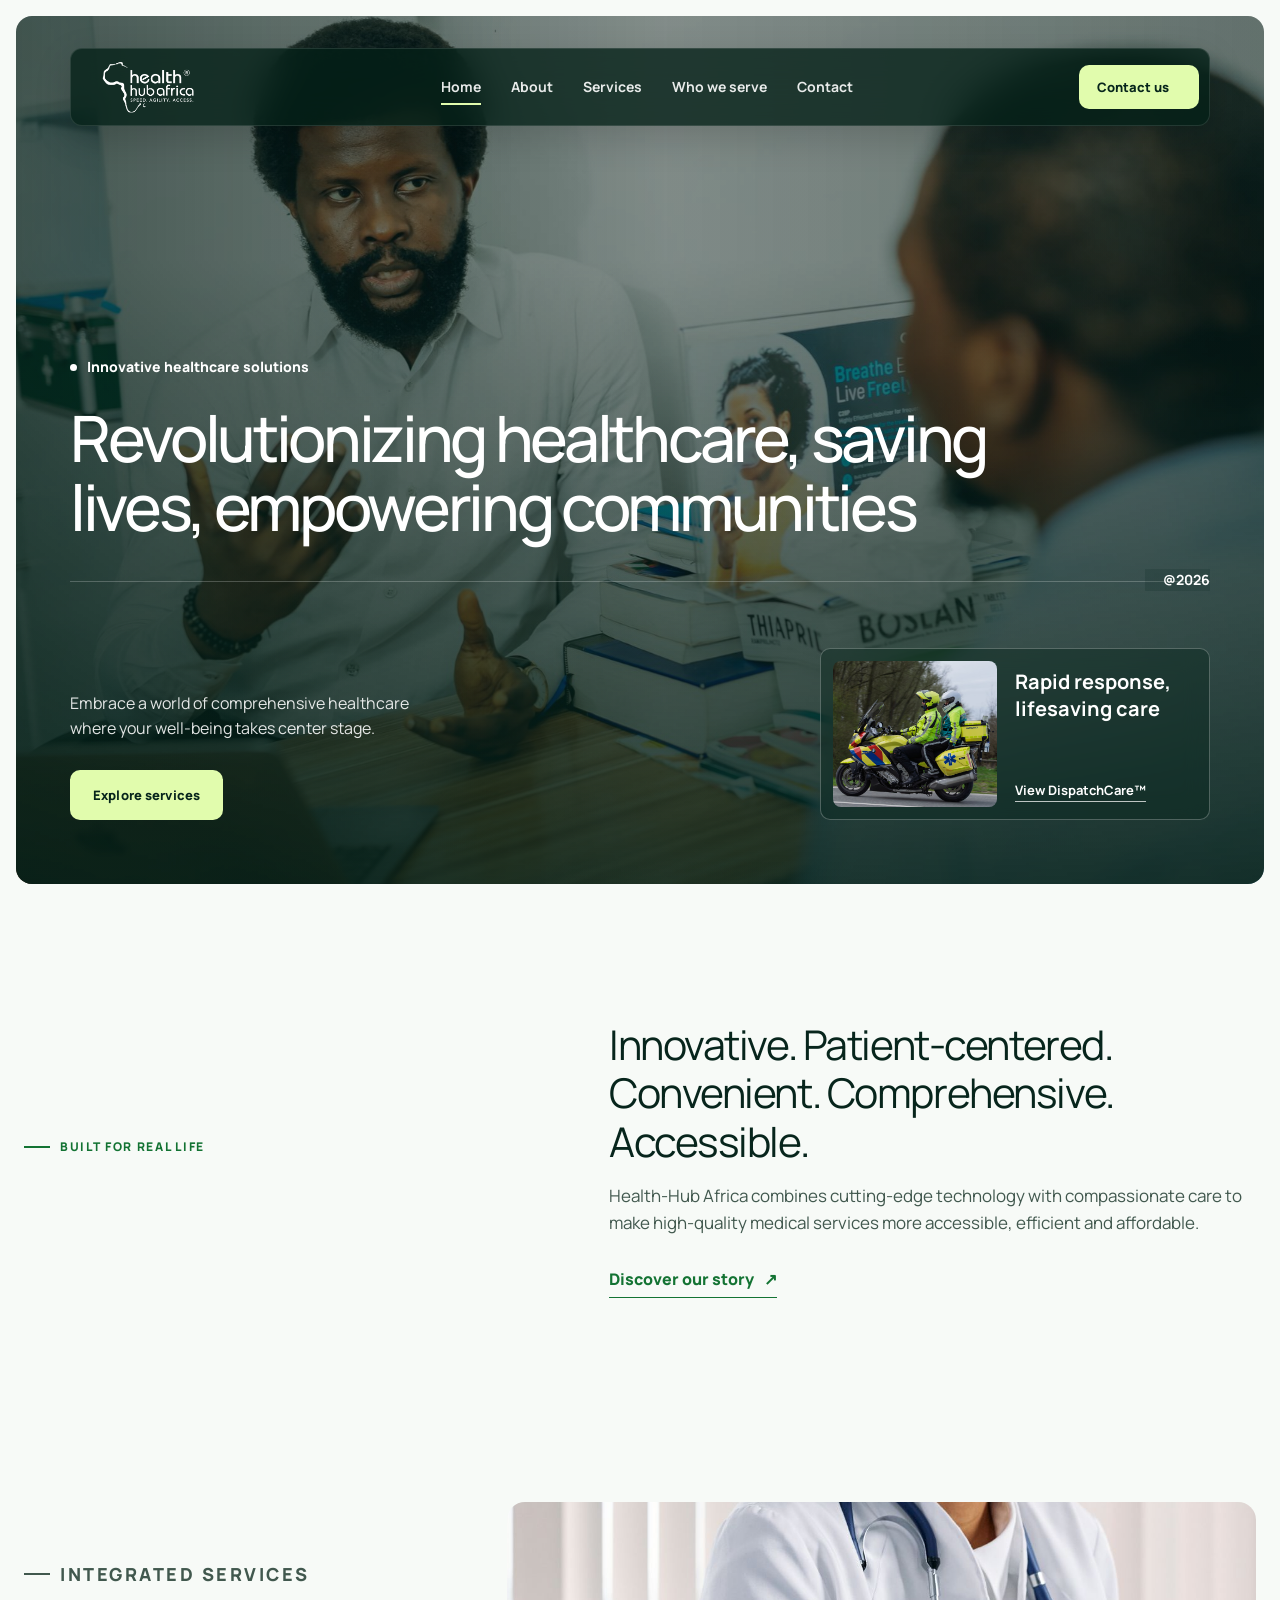
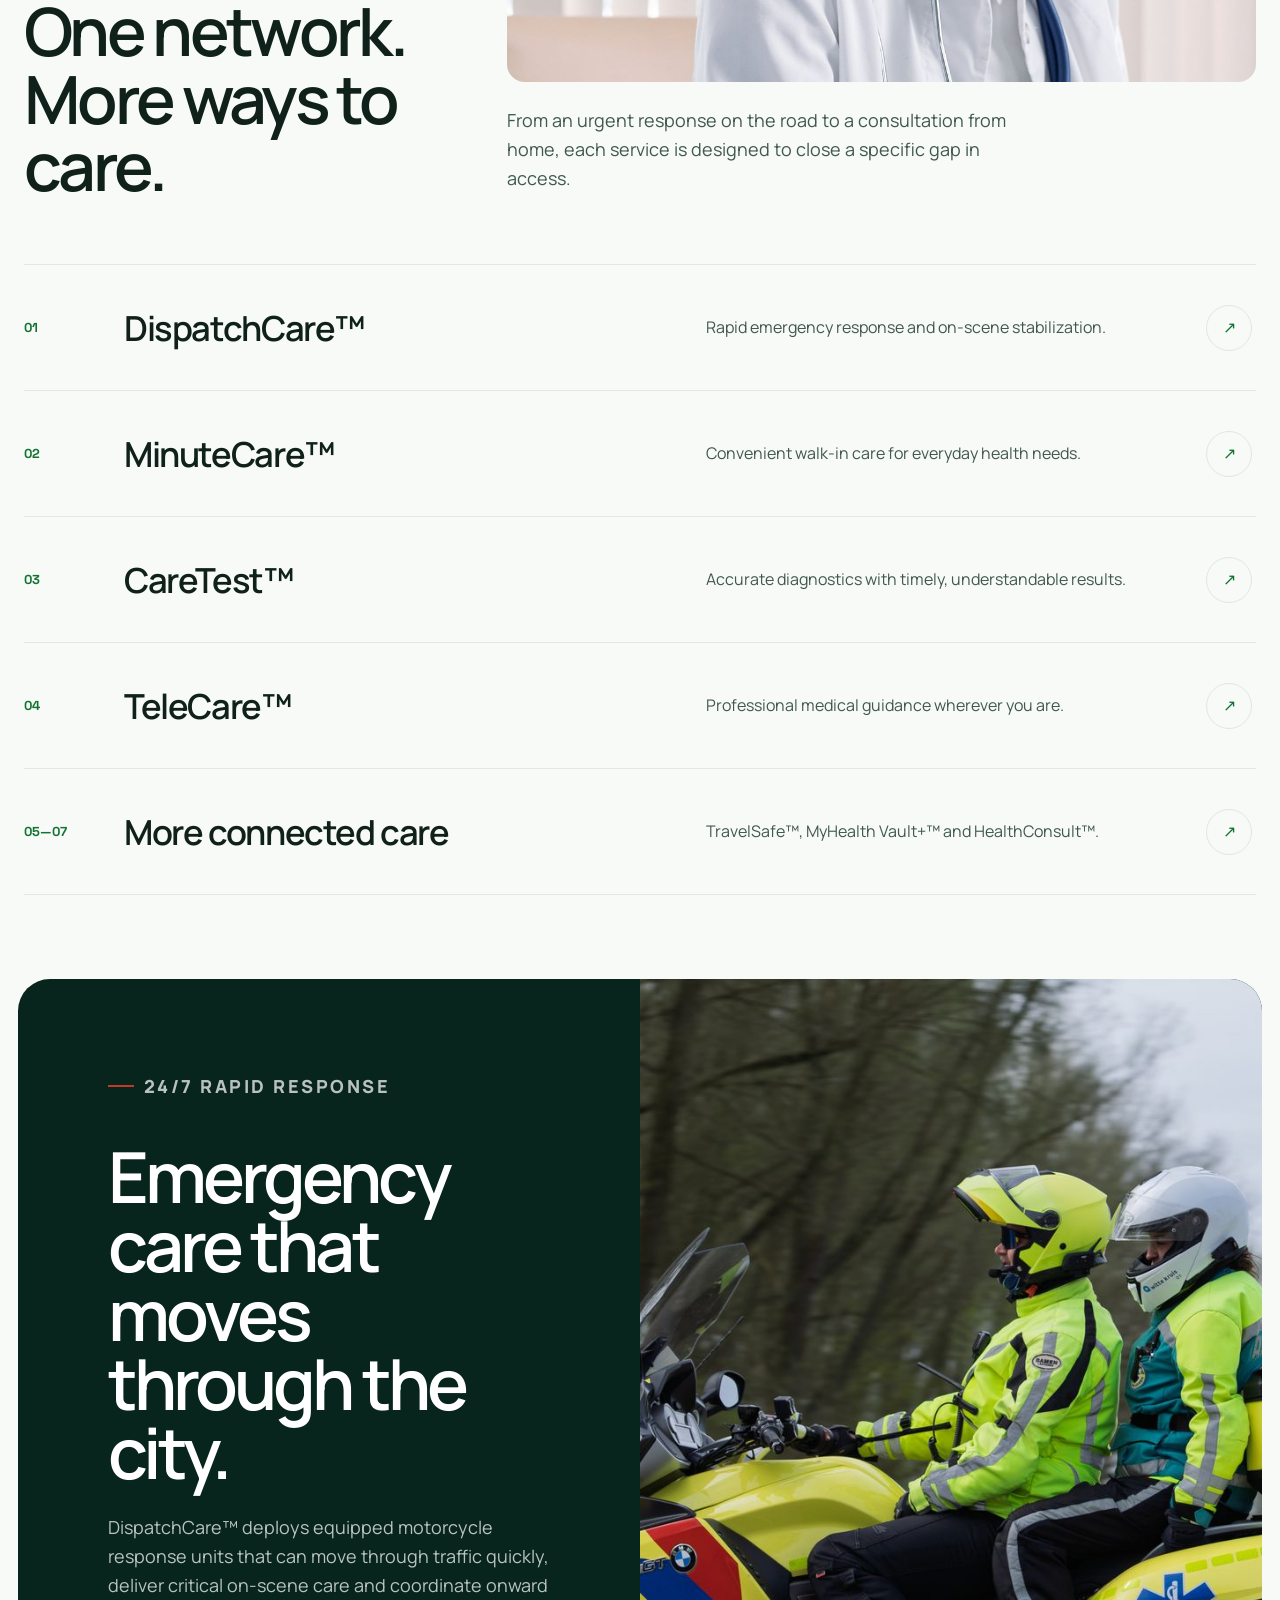
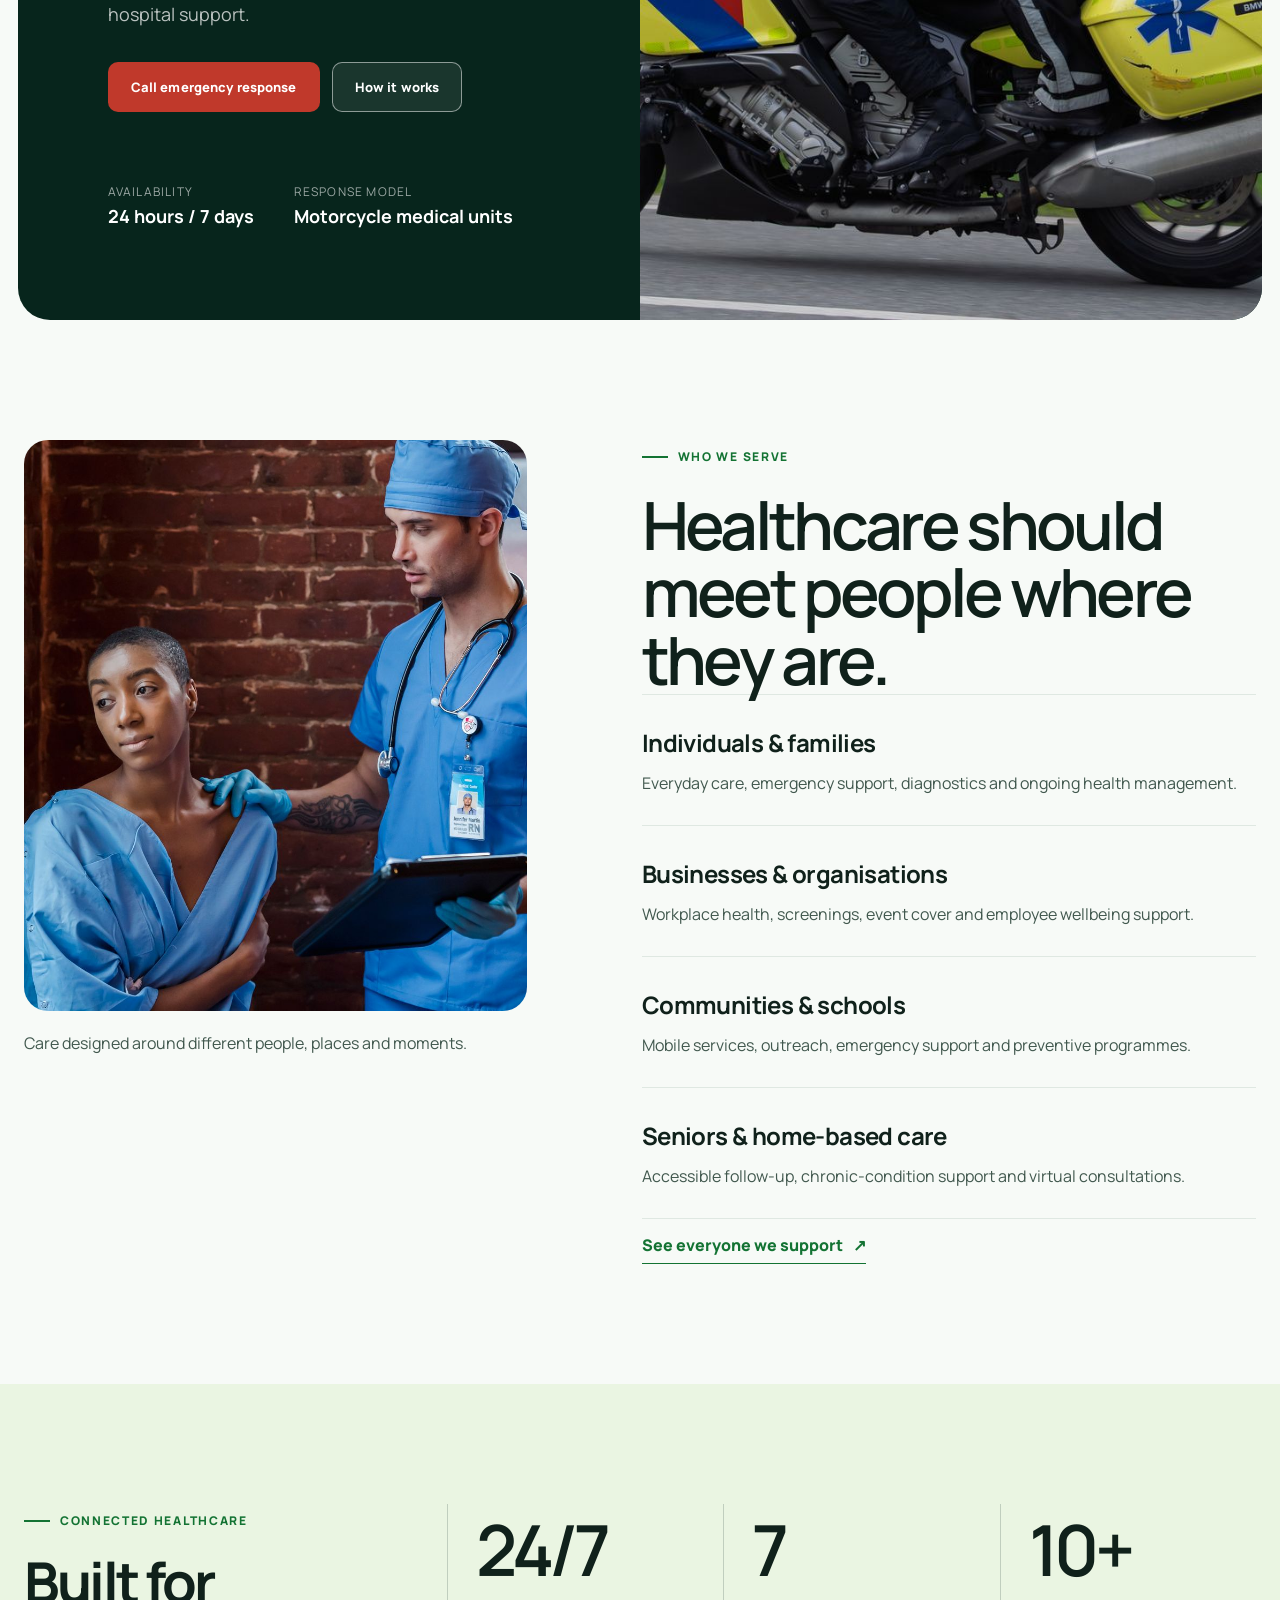
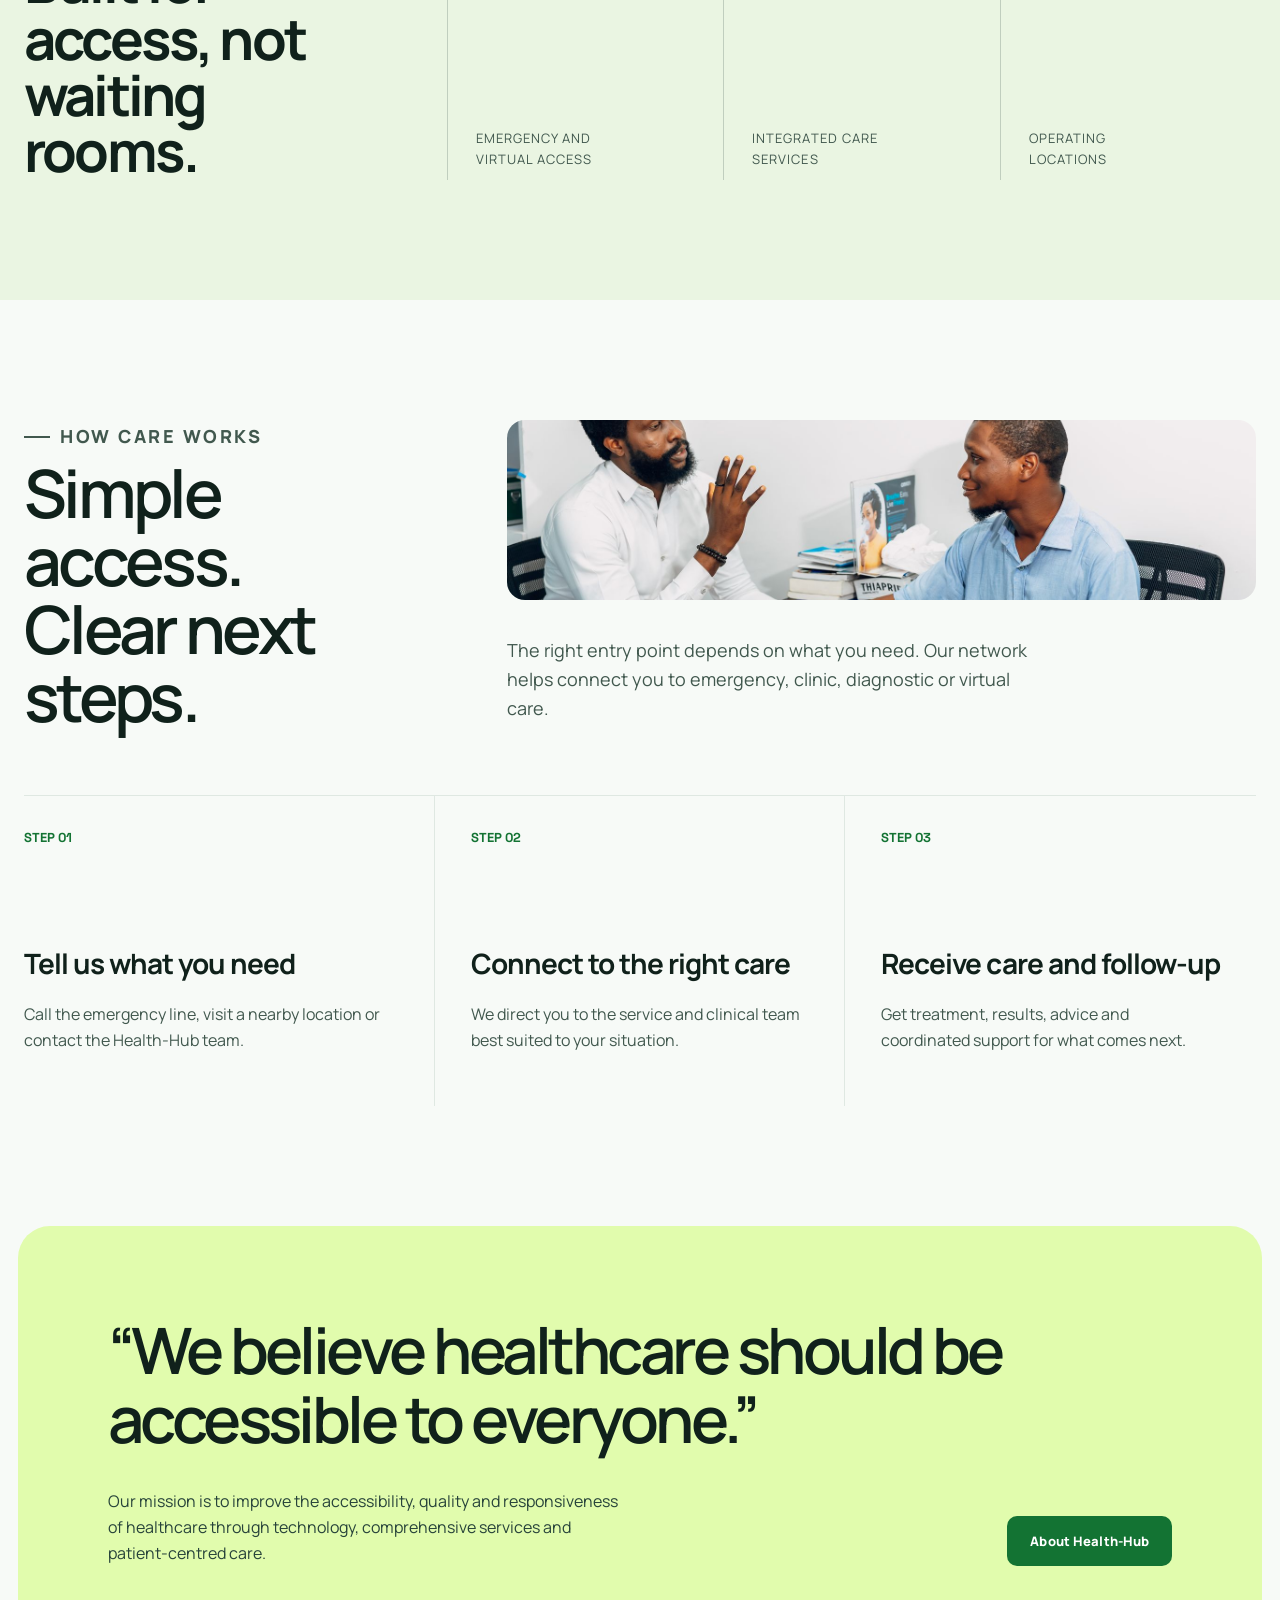
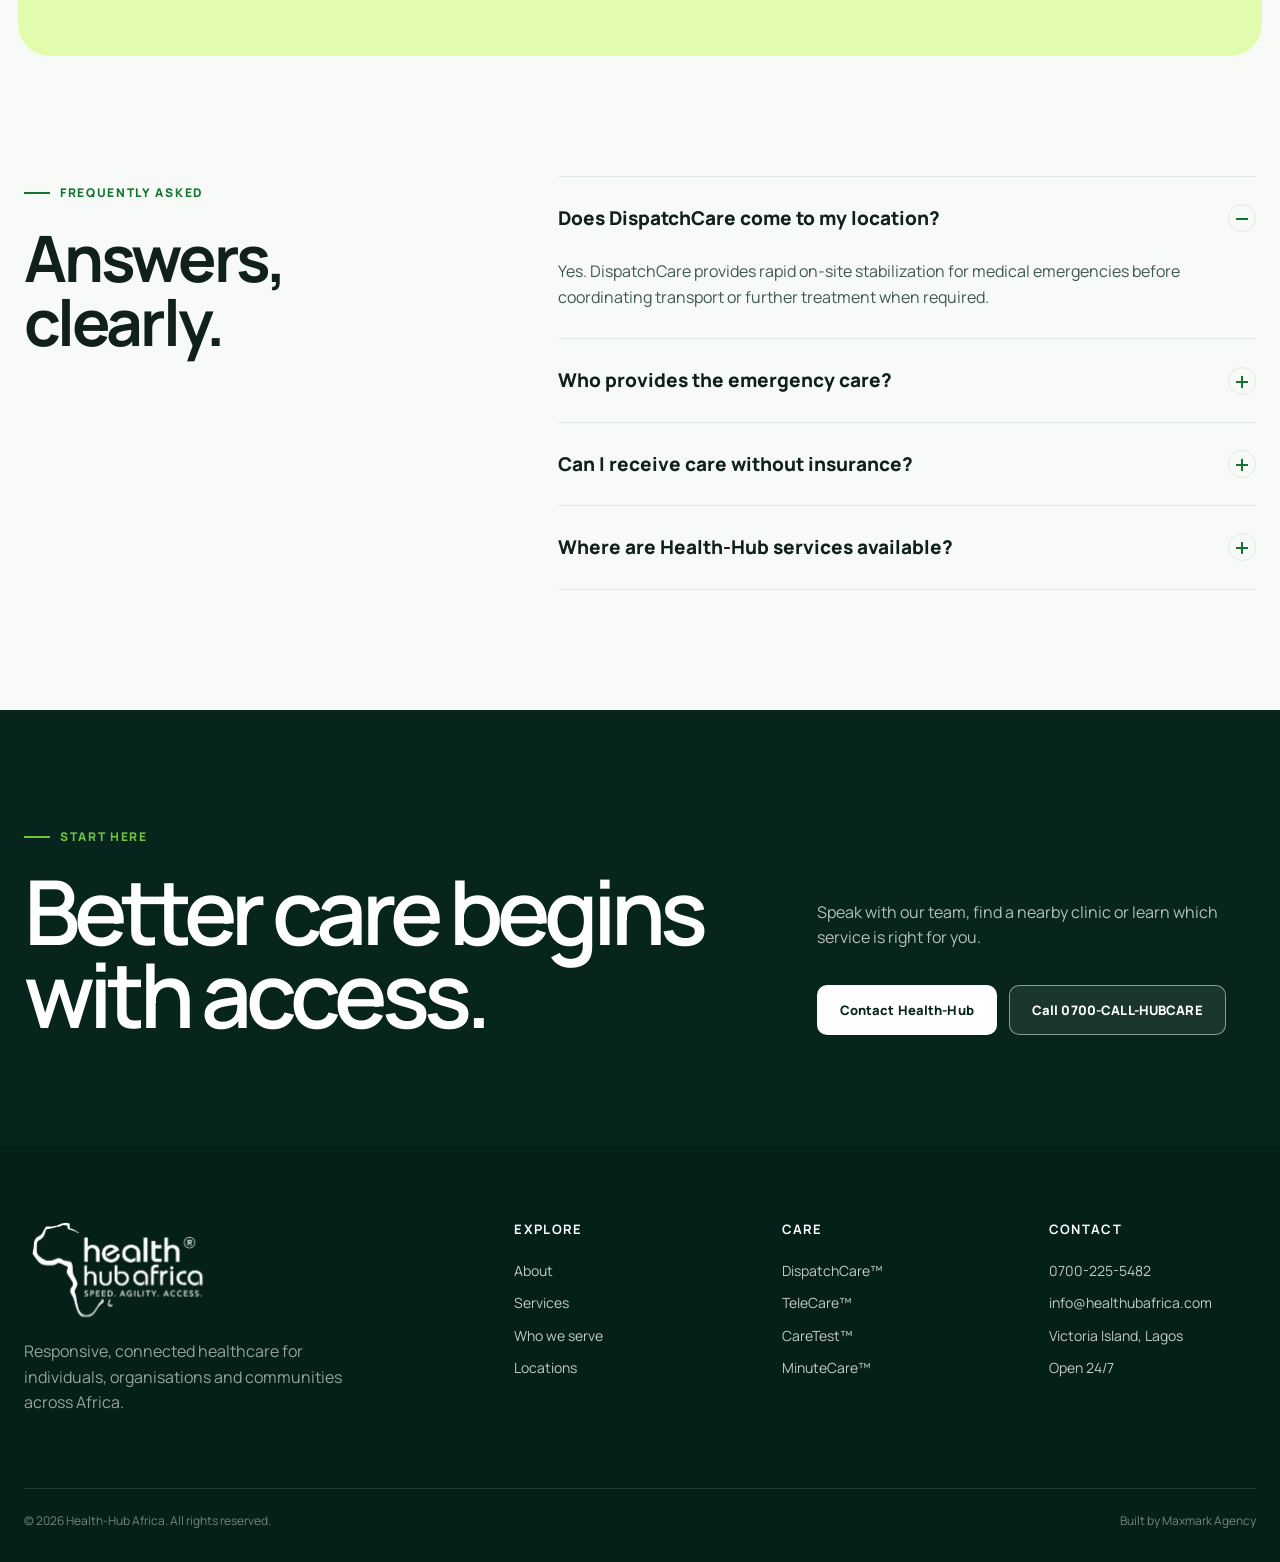
==== index.html @ 09d3358a "Initial commit with Dr. Obire's photo in about page" ====
<!doctype html>
<html lang="en">
<head>
  <meta charset="utf-8">
  <meta name="viewport" content="width=device-width, initial-scale=1">
  <meta name="description" content="Health-Hub Africa delivers rapid emergency response, diagnostics, telemedicine and accessible healthcare across Lagos and beyond.">
  <meta name="theme-color" content="#07251c">
  <title>Health-Hub Africa | Responsive, connected care</title>
  <link rel="icon" href="assets/favicon.svg" type="image/svg+xml">
  <link rel="preconnect" href="https://fonts.googleapis.com">
  <link rel="preconnect" href="https://fonts.gstatic.com" crossorigin>
  <link href="https://fonts.googleapis.com/css2?family=Manrope:wght@400;500;600;700;800&amp;family=Space+Grotesk:wght@500;600;700&amp;display=swap" rel="stylesheet">
  <link rel="stylesheet" href="styles.css">
  <script type="application/ld+json">{"@context":"https://schema.org","@type":"MedicalOrganization","name":"Health-Hub Africa","url":"https://healthubafrica.com","telephone":"0700-225-5482","email":"info@healthubafrica.com","address":{"@type":"PostalAddress","streetAddress":"16 Idowu Martins Street, Victoria Island","addressLocality":"Lagos","addressCountry":"NG"}}</script>
</head>
<body>
  <a class="skip-link" href="#main">Skip to content</a>
  <header class="site-header home-header">
    <div class="nav-shell">
      <a class="brand" href="index.html" aria-label="Health-Hub Africa home"><img src="assets/images/healthhub-logo-white.png" alt="Health-Hub Africa"></a>
      <nav class="nav-links" aria-label="Primary navigation">
        <a class="active" href="index.html">Home</a>
        <a href="about.html">About</a>
        <a href="services.html">Services</a>
        <a href="people.html">Who we serve</a>
        <a href="contact.html">Contact</a>
      </nav>
      <a class="header-contact" href="contact.html">Contact us</a>
      <button class="menu-toggle" type="button" aria-label="Open navigation" aria-expanded="false"><span></span></button>
    </div>
  </header>

  <main id="main">
    <section class="hero template-hero">
      <img class="hero-image" src="assets/images/hero-clinic.jpg" alt="A doctor consulting with a patient in a Lagos medical office">
      <div class="template-hero-inner">
        <div class="hero-title-block">
          <p class="eyebrow">Innovative healthcare solutions</p>
          <h1>Revolutionizing healthcare, saving lives, empowering communities</h1>
        </div>
        <div class="hero-divider"><span>@<span data-year></span></span></div>
        <div class="hero-lower">
          <div class="hero-intro">
            <p>Embrace a world of comprehensive healthcare where your well-being takes center stage.</p>
            <a class="button button-lime" href="services.html">Explore services</a>
          </div>
          <a class="hero-service-teaser" href="services.html#dispatchcare">
            <img src="assets/images/dispatchcare.jpg" alt="Emergency medical responders on a motorcycle">
            <span class="teaser-copy"><strong>Rapid response,<br>lifesaving care</strong><span>View DispatchCare™</span></span>
          </a>
        </div>
      </div>
    </section>

    <section class="section">
      <div class="section-inner intro-grid reveal">
        <p class="eyebrow">Built for real life</p>
        <div class="intro-copy">
          <p class="lead">Innovative. Patient-centered. Convenient. Comprehensive. Accessible.</p>
          <p>Health-Hub Africa combines cutting-edge technology with compassionate care to make high-quality medical services more accessible, efficient and affordable.</p>
          <a class="text-link" href="about.html">Discover our story <span aria-hidden="true">↗</span></a>
        </div>
      </div>
    </section>

    <section class="section-sm" id="services">
      <div class="section-inner">
        <div class="section-head services-head reveal">
          <div><p class="eyebrow">Integrated services</p><h2>One network.<br>More ways to care.</h2></div>
          <div class="services-intro"><img src="assets/images/doctor-office.jpg" alt="A healthcare professional in a welcoming clinical office"><p>From an urgent response on the road to a consultation from home, each service is designed to close a specific gap in access.</p></div>
        </div>
        <div class="service-list reveal">
          <a class="service-row" href="services.html#dispatchcare"><span class="number">01</span><h3>DispatchCare™</h3><p>Rapid emergency response and on-scene stabilization.</p><span class="arrow">↗</span></a>
          <a class="service-row" href="services.html#minutecare"><span class="number">02</span><h3>MinuteCare™</h3><p>Convenient walk-in care for everyday health needs.</p><span class="arrow">↗</span></a>
          <a class="service-row" href="services.html#caretest"><span class="number">03</span><h3>CareTest™</h3><p>Accurate diagnostics with timely, understandable results.</p><span class="arrow">↗</span></a>
          <a class="service-row" href="services.html#telecare"><span class="number">04</span><h3>TeleCare™</h3><p>Professional medical guidance wherever you are.</p><span class="arrow">↗</span></a>
          <a class="service-row" href="services.html"><span class="number">05—07</span><h3>More connected care</h3><p>TravelSafe™, MyHealth Vault+™ and HealthConsult™.</p><span class="arrow">↗</span></a>
        </div>
      </div>
    </section>

    <section class="dark-panel reveal" aria-labelledby="dispatch-title">
      <div class="dispatch-layout">
        <div class="dispatch-copy">
          <div>
            <p class="eyebrow emergency-label">24/7 rapid response</p>
            <h2 id="dispatch-title">Emergency care that moves through the city.</h2>
            <p>DispatchCare™ deploys equipped motorcycle response units that can move through traffic quickly, deliver critical on-scene care and coordinate onward hospital support.</p>
            <div class="hero-actions">
              <a class="button" style="background:#c0392b" href="tel:+2347076886101">Call emergency response</a>
              <a class="button button-outline" href="services.html#dispatchcare">How it works</a>
            </div>
          </div>
          <div class="dispatch-meta">
            <div><span>Availability</span><strong>24 hours / 7 days</strong></div>
            <div><span>Response model</span><strong>Motorcycle medical units</strong></div>
          </div>
        </div>
        <img class="dispatch-image" src="assets/images/dispatchcare.jpg" alt="Paramedics travelling on an emergency response motorcycle">
      </div>
    </section>

    <section class="section">
      <div class="section-inner audience-layout">
        <div class="audience-image-wrap reveal">
          <img class="audience-image" src="assets/images/patient-care.jpg" alt="A clinician discussing care with a patient">
          <p class="audience-note">Care designed around different people, places and moments.</p>
        </div>
        <div class="reveal">
          <p class="eyebrow">Who we serve</p>
          <h2 class="display-title">Healthcare should meet people where they are.</h2>
          <div class="audience-list">
            <div class="audience-item"><h3>Individuals &amp; families</h3><p>Everyday care, emergency support, diagnostics and ongoing health management.</p></div>
            <div class="audience-item"><h3>Businesses &amp; organisations</h3><p>Workplace health, screenings, event cover and employee wellbeing support.</p></div>
            <div class="audience-item"><h3>Communities &amp; schools</h3><p>Mobile services, outreach, emergency support and preventive programmes.</p></div>
            <div class="audience-item"><h3>Seniors &amp; home-based care</h3><p>Accessible follow-up, chronic-condition support and virtual consultations.</p></div>
          </div>
          <a class="text-link" href="people.html">See everyone we support <span aria-hidden="true">↗</span></a>
        </div>
      </div>
    </section>

    <section class="section impact">
      <div class="section-inner impact-grid reveal">
        <div class="impact-copy"><p class="eyebrow">Connected healthcare</p><h2>Built for access, not waiting rooms.</h2></div>
        <div class="impact-stat"><strong>24/7</strong><span>Emergency and virtual access</span></div>
        <div class="impact-stat"><strong>7</strong><span>Integrated care services</span></div>
        <div class="impact-stat"><strong>10+</strong><span>Operating locations</span></div>
      </div>
    </section>

    <section class="section">
      <div class="section-inner">
        <div class="section-head process-head reveal">
          <div><p class="eyebrow">How care works</p><h2>Simple access.<br>Clear next steps.</h2></div>
          <div class="process-intro"><img src="assets/images/blood-pressure.jpg" alt="A clinician carrying out a health check with a patient"><p>The right entry point depends on what you need. Our network helps connect you to emergency, clinic, diagnostic or virtual care.</p></div>
        </div>
        <div class="process-grid reveal">
          <div class="process-step"><span class="step-no">STEP 01</span><h3>Tell us what you need</h3><p>Call the emergency line, visit a nearby location or contact the Health-Hub team.</p></div>
          <div class="process-step"><span class="step-no">STEP 02</span><h3>Connect to the right care</h3><p>We direct you to the service and clinical team best suited to your situation.</p></div>
          <div class="process-step"><span class="step-no">STEP 03</span><h3>Receive care and follow-up</h3><p>Get treatment, results, advice and coordinated support for what comes next.</p></div>
        </div>
      </div>
    </section>

    <section class="quote-panel reveal">
      <blockquote>“We believe healthcare should be accessible to everyone.”</blockquote>
      <div class="quote-meta"><p>Our mission is to improve the accessibility, quality and responsiveness of healthcare through technology, comprehensive services and patient-centred care.</p><a class="button" href="about.html">About Health-Hub</a></div>
    </section>

    <section class="section">
      <div class="section-inner faq-layout">
        <div class="faq-intro reveal"><p class="eyebrow">Frequently asked</p><h2>Answers,<br>clearly.</h2></div>
        <div class="faq-list reveal">
          <div class="faq-item open">
            <button class="faq-question" type="button" aria-expanded="true">Does DispatchCare come to my location?<span class="faq-icon"></span></button>
            <div class="faq-answer"><div><p>Yes. DispatchCare provides rapid on-site stabilization for medical emergencies before coordinating transport or further treatment when required.</p></div></div>
          </div>
          <div class="faq-item">
            <button class="faq-question" type="button" aria-expanded="false">Who provides the emergency care?<span class="faq-icon"></span></button>
            <div class="faq-answer"><div><p>Response teams can include trained physicians, nurses, paramedics, medical technicians and other professionals based on the situation.</p></div></div>
          </div>
          <div class="faq-item">
            <button class="faq-question" type="button" aria-expanded="false">Can I receive care without insurance?<span class="faq-icon"></span></button>
            <div class="faq-answer"><div><p>Yes. Health-Hub supports patients with and without insurance. Contact the team for current service costs and available payment options.</p></div></div>
          </div>
          <div class="faq-item">
            <button class="faq-question" type="button" aria-expanded="false">Where are Health-Hub services available?<span class="faq-icon"></span></button>
            <div class="faq-answer"><div><p>Health-Hub operates across multiple Lagos locations and supports communities through mobile and virtual services. Contact us to confirm the nearest option.</p></div></div>
          </div>
        </div>
      </div>
    </section>

    <section class="contact-band">
      <div class="contact-band-inner reveal">
        <div><p class="eyebrow">Start here</p><h2>Better care begins with access.</h2></div>
        <div class="contact-band-copy"><p>Speak with our team, find a nearby clinic or learn which service is right for you.</p><div class="hero-actions"><a class="button button-light" href="contact.html">Contact Health-Hub</a><a class="button button-outline" href="tel:07002255482">Call 0700-CALL-HUBCARE</a></div></div>
      </div>
    </section>
  </main>

  <footer class="site-footer">
    <div class="footer-grid">
      <div class="footer-brand"><a class="footer-logo" href="index.html" aria-label="Health-Hub Africa home"><img src="assets/images/healthhub-logo-white.png" alt="Health-Hub Africa"></a><p>Responsive, connected healthcare for individuals, organisations and communities across Africa.</p></div>
      <div class="footer-col"><h3>Explore</h3><a href="about.html">About</a><a href="services.html">Services</a><a href="people.html">Who we serve</a><a href="contact.html">Locations</a></div>
      <div class="footer-col"><h3>Care</h3><a href="services.html#dispatchcare">DispatchCare™</a><a href="services.html#telecare">TeleCare™</a><a href="services.html#caretest">CareTest™</a><a href="services.html#minutecare">MinuteCare™</a></div>
      <div class="footer-col"><h3>Contact</h3><a href="tel:07002255482">0700-225-5482</a><a href="mailto:info@healthubafrica.com">info@healthubafrica.com</a><span>Victoria Island, Lagos</span><span>Open 24/7</span></div>
    </div>
    <div class="footer-bottom"><span>© <span data-year></span> Health-Hub Africa. All rights reserved.</span><span>Built by <a href="https://maxmarkagency.com">Maxmark Agency</a></span></div>
  </footer>
  <script src="script.js"></script>
</body>
</html>
---- styles.css ----
:root {
  --forest: #07251c;
  --dark-deep: #052018;
  --dark-mid: #0c3328;
  --green: #137333;
  --mint: #6dc43f;
  --mint-wash: #eaf5e2;
  --lime-soft: #e1fcad;
  --warm: #f7faf7;
  --white: #ffffff;
  --ink: #10211b;
  --text-mid: #27433a;
  --text-soft: #41584e;
  --muted: #708078;
  --border: #dfe8e2;
  --emergency: #c0392b;
  --emergency-soft: #fdecea;
  --shadow: 0 20px 60px rgba(7, 37, 28, 0.12);
  --page: min(1240px, calc(100vw - 48px));
  --ease: cubic-bezier(.2, .8, .2, 1);
}

* { box-sizing: border-box; }

html {
  scroll-behavior: smooth;
  scroll-padding-top: 100px;
}

body {
  margin: 0;
  background: var(--warm);
  color: var(--ink);
  font-family: "Manrope", Arial, sans-serif;
  font-size: 16px;
  line-height: 1.6;
  text-rendering: optimizeLegibility;
}

body.menu-open { overflow: hidden; }

img { display: block; max-width: 100%; }
a { color: inherit; text-decoration: none; }
button, input, textarea { font: inherit; }

::selection { background: var(--mint); color: var(--forest); }

.skip-link {
  position: fixed;
  left: 20px;
  top: -80px;
  z-index: 1000;
  padding: 12px 18px;
  border-radius: 999px;
  background: var(--white);
  color: var(--forest);
  transition: top .2s ease;
}

.skip-link:focus { top: 18px; }

.emergency-bar {
  min-height: 38px;
  display: flex;
  align-items: center;
  justify-content: center;
  gap: 10px;
  padding: 8px 20px;
  background: var(--emergency);
  color: var(--white);
  font-size: 12px;
  font-weight: 800;
  letter-spacing: .08em;
  text-transform: uppercase;
}

.emergency-bar a { border-bottom: 1px solid rgba(255,255,255,.75); }
.emergency-dot { width: 7px; height: 7px; border-radius: 50%; background: white; animation: pulse 1.7s ease-out infinite; }

.site-header {
  position: absolute;
  inset: 38px 0 auto;
  z-index: 50;
  padding: 14px 0;
}

.site-header.inner-header {
  position: relative;
  inset: auto;
  background: var(--warm);
  border-bottom: 1px solid var(--border);
}

.nav-shell {
  width: var(--page);
  height: 96px;
  margin: 0 auto;
  padding: 0 12px 0 20px;
  display: flex;
  align-items: center;
  justify-content: space-between;
  gap: 28px;
  border: 1px solid rgba(255,255,255,.32);
  border-radius: 16px;
  background: rgba(247,250,247,.91);
  box-shadow: 0 10px 35px rgba(7,37,28,.10);
  backdrop-filter: blur(18px);
}

.inner-header .nav-shell { border-color: var(--border); box-shadow: none; }

.brand {
  width: 154px;
  height: 66px;
  flex: 0 0 auto;
  position: relative;
  overflow: visible;
}

.brand img {
  position: static;
  width: 100%;
  height: 100%;
  object-fit: contain;
  mix-blend-mode: normal;
}

.nav-links { display: flex; align-items: center; gap: 30px; }
.nav-links a {
  position: relative;
  color: var(--text-mid);
  font-size: 14px;
  font-weight: 700;
}

.nav-links a::after {
  content: "";
  position: absolute;
  left: 0;
  right: 100%;
  bottom: -7px;
  height: 2px;
  background: var(--green);
  transition: right .3s var(--ease);
}

.nav-links a:hover::after,
.nav-links a.active::after { right: 0; }

.header-contact {
  display: inline-flex;
  align-items: center;
  gap: 10px;
  padding: 12px 18px;
  border-radius: 10px;
  background: var(--forest);
  color: var(--white);
  font-size: 13px;
  font-weight: 800;
  transition: transform .25s var(--ease), background .25s ease;
}

.header-contact:hover { transform: translateY(-2px); background: var(--green); }
.header-contact svg { width: 15px; }

.menu-toggle {
  display: none;
  width: 46px;
  height: 46px;
  border: 0;
  border-radius: 10px;
  background: var(--forest);
  color: white;
  cursor: pointer;
}

.menu-toggle span,
.menu-toggle::before,
.menu-toggle::after {
  content: "";
  display: block;
  width: 20px;
  height: 2px;
  margin: 4px auto;
  background: currentColor;
  transition: .25s ease;
}

.menu-open .menu-toggle span { opacity: 0; }
.menu-open .menu-toggle::before { transform: translateY(6px) rotate(45deg); }
.menu-open .menu-toggle::after { transform: translateY(-6px) rotate(-45deg); }

.hero {
  position: relative;
  min-height: calc(100svh - 38px);
  overflow: hidden;
  display: flex;
  align-items: flex-end;
  color: var(--white);
  isolation: isolate;
}

.hero::after {
  content: "";
  position: absolute;
  inset: 0;
  z-index: -1;
  background: linear-gradient(90deg, rgba(5,32,24,.9) 0%, rgba(5,32,24,.58) 45%, rgba(5,32,24,.12) 76%), linear-gradient(0deg, rgba(5,32,24,.75), transparent 50%);
}

.hero-image {
  position: absolute;
  inset: -5%;
  z-index: -2;
  width: 110%;
  height: 110%;
  object-fit: cover;
  object-position: center 38%;
  transform: scale(1.04) translateY(var(--hero-shift, 0px));
  animation: heroSettle 1.4s var(--ease) both;
}

.hero-inner {
  width: var(--page);
  margin: 0 auto;
  padding: 180px 0 72px;
  display: grid;
  grid-template-columns: minmax(0, 850px) 1fr;
  gap: 40px;
  align-items: end;
}

.eyebrow {
  display: inline-flex;
  align-items: center;
  gap: 10px;
  margin: 0 0 24px;
  color: var(--green);
  font-size: 12px;
  font-weight: 800;
  letter-spacing: .14em;
  text-transform: uppercase;
}

.eyebrow::before { content: ""; width: 26px; height: 2px; background: currentColor; }
.hero .eyebrow { color: var(--lime-soft); }

.hero h1 {
  max-width: 900px;
  margin: 0;
  font-size: clamp(58px, 7vw, 112px);
  line-height: .91;
  letter-spacing: -.065em;
  font-weight: 600;
}

.hero-copy {
  max-width: 570px;
  margin: 30px 0 0;
  font-size: clamp(17px, 1.45vw, 21px);
  line-height: 1.5;
  color: rgba(255,255,255,.86);
}

.hero-actions { display: flex; flex-wrap: wrap; gap: 12px; margin-top: 34px; }

.button {
  display: inline-flex;
  align-items: center;
  justify-content: center;
  gap: 12px;
  min-height: 50px;
  padding: 0 22px;
  border: 1px solid transparent;
  border-radius: 10px;
  background: var(--green);
  color: var(--white);
  font-size: 13px;
  font-weight: 800;
  letter-spacing: .01em;
  transition: transform .25s var(--ease), background .25s ease, color .25s ease;
}

.button:hover { transform: translateY(-3px); background: var(--mint); color: var(--forest); }
.button-light { background: var(--white); color: var(--forest); }
.button-light:hover { background: var(--lime-soft); }
.button-outline { border-color: rgba(255,255,255,.5); background: rgba(255,255,255,.08); }
.button-outline:hover { background: white; color: var(--forest); }
.button svg { width: 16px; transition: transform .25s var(--ease); }
.button:hover svg { transform: translateX(4px); }

.hero-aside {
  justify-self: end;
  width: 230px;
  padding: 18px 0 0;
  border-top: 1px solid rgba(255,255,255,.45);
  color: rgba(255,255,255,.8);
}

.hero-aside strong { display: block; margin-bottom: 6px; color: white; font-size: 15px; }
.hero-aside span { font-size: 13px; }

/* Homepage hero — adapted from the supplied Redient reference */
.template-hero {
  min-height: calc(100svh - 32px);
  margin: 16px;
  border-radius: 16px;
  align-items: stretch;
}

.template-hero::after {
  background:
    linear-gradient(90deg, rgba(5,32,24,.72) 0%, rgba(5,32,24,.44) 52%, rgba(5,32,24,.58) 100%),
    linear-gradient(0deg, rgba(5,32,24,.78) 0%, rgba(5,32,24,.06) 72%);
}

.template-hero .hero-image {
  inset: 0;
  width: 100%;
  height: 100%;
  object-position: center 42%;
  transform: scale(1.03) translateY(var(--hero-shift, 0px));
}

.home-header { inset: 34px 0 auto; }

.home-header .nav-shell {
  width: min(1140px, calc(100vw - 80px));
  height: 78px;
  padding: 0 10px 0 12px;
  border-color: rgba(255,255,255,.11);
  border-radius: 12px;
  background: rgba(5,32,24,.78);
  box-shadow: 0 12px 36px rgba(0,0,0,.16);
}

.home-header .brand {
  width: 132px;
  height: 58px;
  background: transparent;
}

.home-header .brand img { width: 100%; height: 100%; object-fit: contain; }
.home-header .nav-links a { color: rgba(255,255,255,.9); }
.home-header .nav-links a::after { background: var(--lime-soft); }
.home-header .header-contact { min-width: 120px; background: var(--lime-soft); color: var(--forest); }
.home-header .header-contact:hover { background: var(--mint); }

.template-hero-inner {
  width: min(1140px, calc(100% - 64px));
  margin: 0 auto;
  padding: clamp(190px, 24vh, 250px) 0 64px;
  display: flex;
  flex-direction: column;
  justify-content: flex-end;
}

.hero-title-block { width: min(920px, 86%); }
.template-hero .eyebrow { margin-bottom: 24px; color: var(--white); letter-spacing: 0; text-transform: none; font-size: 14px; }
.template-hero .eyebrow::before { width: 7px; height: 7px; border-radius: 50%; }
.template-hero h1 {
  max-width: 920px;
  font-size: clamp(50px, 5vw, 68px);
  line-height: 1.08;
  letter-spacing: -.052em;
  font-weight: 500;
}

.hero-divider {
  position: relative;
  margin-top: 40px;
  border-top: 1px solid rgba(255,255,255,.22);
  color: var(--white);
  font-size: 14px;
  font-weight: 700;
}
.hero-divider > span { position: absolute; right: 0; top: -13px; padding-left: 18px; background: rgba(7,37,28,.18); }

.hero-lower {
  margin-top: 66px;
  display: grid;
  grid-template-columns: 1fr 390px;
  gap: 70px;
  align-items: end;
}

.hero-intro { max-width: 380px; }
.hero-intro p { margin: 0; color: rgba(255,255,255,.88); font-size: 16px; line-height: 1.52; }
.hero-intro .button { margin-top: 30px; }
.button-lime { background: var(--lime-soft); color: var(--forest); }
.button-lime:hover { background: var(--mint); color: var(--forest); }

.hero-service-teaser {
  min-height: 172px;
  padding: 12px;
  display: grid;
  grid-template-columns: 164px 1fr;
  gap: 18px;
  border: 1px solid rgba(255,255,255,.25);
  border-radius: 10px;
  background: rgba(7,37,28,.42);
  backdrop-filter: blur(12px);
  transition: transform .3s var(--ease), background .3s ease;
}
.hero-service-teaser:hover { transform: translateY(-5px); background: rgba(7,37,28,.62); }
.hero-service-teaser img { width: 164px; height: 146px; object-fit: cover; border-radius: 8px; }
.teaser-copy { padding: 7px 4px 5px 0; display: flex; flex-direction: column; justify-content: space-between; }
.teaser-copy strong { color: var(--white); font-size: 20px; line-height: 1.35; }
.teaser-copy > span { width: max-content; color: var(--white); font-size: 13px; font-weight: 700; border-bottom: 1px solid rgba(255,255,255,.72); }

.section { padding: 120px 0; }
.section-sm { padding: 84px 0; }
.section-inner { width: var(--page); margin: 0 auto; }
.section-head {
  display: grid;
  grid-template-columns: minmax(260px, .7fr) minmax(500px, 1.3fr);
  gap: 80px;
  align-items: end;
  margin-bottom: 64px;
}

.section-head h2,
.display-title {
  margin: 0;
  font-size: clamp(44px, 5.2vw, 78px);
  line-height: 1.02;
  letter-spacing: -.055em;
  font-weight: 600;
}

.section-head p { max-width: 520px; margin: 0 0 8px; color: var(--text-soft); font-size: 18px; }

.process-intro,
.services-intro {
  align-self: stretch;
  display: flex;
  flex-direction: column;
  justify-content: space-between;
  gap: 24px;
}

.process-intro img,
.services-intro img {
  width: 100%;
  height: 180px;
  object-fit: cover;
  object-position: center 48%;
  border-radius: 18px;
}

.intro-grid {
  display: grid;
  grid-template-columns: .8fr 1.2fr;
  gap: 12vw;
}

.intro-grid .lead {
  margin: 0;
  font-size: clamp(28px, 3.2vw, 46px);
  line-height: 1.18;
  letter-spacing: -.035em;
  color: var(--forest);
}

.intro-copy p { color: var(--text-soft); font-size: 17px; }
.text-link {
  display: inline-flex;
  align-items: center;
  gap: 10px;
  margin-top: 14px;
  padding-bottom: 4px;
  border-bottom: 1px solid var(--green);
  color: var(--green);
  font-weight: 800;
}

.service-list { border-top: 1px solid var(--border); }
.service-row {
  position: relative;
  display: grid;
  grid-template-columns: 70px minmax(250px, 1fr) minmax(280px, .85fr) 50px;
  gap: 30px;
  align-items: center;
  min-height: 126px;
  border-bottom: 1px solid var(--border);
  transition: padding .35s var(--ease), background .35s ease;
}

.service-row:hover { padding-left: 16px; background: rgba(109,196,63,.06); }
.service-row .number { color: var(--green); font: 700 13px "Space Grotesk", sans-serif; }
.service-row h3 { margin: 0; font-size: clamp(25px, 2.7vw, 42px); line-height: 1.08; letter-spacing: -.04em; font-weight: 600; }
.service-row p { margin: 0; color: var(--text-soft); }
.service-row .arrow {
  width: 46px;
  height: 46px;
  display: grid;
  place-items: center;
  border: 1px solid var(--border);
  border-radius: 50%;
  color: var(--green);
  transition: .3s var(--ease);
}
.service-row:hover .arrow { transform: rotate(-35deg); background: var(--green); color: white; }

.dark-panel {
  position: relative;
  margin: 0 18px;
  border-radius: 32px;
  overflow: hidden;
  background: var(--forest);
  color: var(--white);
}

.dispatch-layout {
  min-height: 690px;
  display: grid;
  grid-template-columns: 1fr 1fr;
}

.dispatch-copy { padding: clamp(54px, 7vw, 100px); display: flex; flex-direction: column; justify-content: space-between; }
.dispatch-copy h2 { margin: 18px 0 26px; font-size: clamp(48px, 5.5vw, 78px); line-height: .98; letter-spacing: -.055em; font-weight: 600; }
.dispatch-copy p { max-width: 540px; color: rgba(255,255,255,.72); font-size: 18px; }
.emergency-label { color: #ffb7af; }
.emergency-label::before { background: var(--emergency); }
.dispatch-image { width: 100%; height: 100%; object-fit: cover; min-height: 540px; }
.dispatch-meta { margin-top: 70px; display: flex; flex-wrap: wrap; gap: 22px 40px; }
.dispatch-meta span { display: block; color: rgba(255,255,255,.6); font-size: 12px; text-transform: uppercase; letter-spacing: .1em; }
.dispatch-meta strong { font-size: 18px; }

.audience-layout { display: grid; grid-template-columns: .9fr 1.1fr; gap: 9vw; align-items: start; }
.audience-image-wrap { position: sticky; top: 110px; }
.audience-image { width: 100%; aspect-ratio: .88; object-fit: cover; border-radius: 24px; }
.audience-note { margin: 20px 0 0; color: var(--text-soft); }
.audience-list { border-top: 1px solid var(--border); }
.audience-item { padding: 29px 0; border-bottom: 1px solid var(--border); }
.audience-item h3 { margin: 0 0 8px; font-size: 24px; letter-spacing: -.025em; }
.audience-item p { margin: 0; color: var(--text-soft); }

.impact { background: var(--mint-wash); }
.impact-grid { display: grid; grid-template-columns: 1.1fr repeat(3, .7fr); gap: 20px; }
.impact-copy { padding-right: 50px; }
.impact-copy h2 { margin: 0; font-size: clamp(42px, 4.4vw, 66px); line-height: 1; letter-spacing: -.05em; }
.impact-stat { padding: 10px 0 10px 28px; border-left: 1px solid rgba(7,37,28,.18); display: flex; flex-direction: column; justify-content: space-between; }
.impact-stat strong { font-size: clamp(52px, 5.5vw, 78px); line-height: 1; letter-spacing: -.06em; font-weight: 600; }
.impact-stat span { max-width: 140px; color: var(--text-soft); font-size: 13px; text-transform: uppercase; letter-spacing: .08em; }

.process-grid { display: grid; grid-template-columns: repeat(3, 1fr); border-top: 1px solid var(--border); }
.process-step { min-height: 310px; padding: 28px 36px 20px 0; border-right: 1px solid var(--border); }
.process-step + .process-step { padding-left: 36px; }
.process-step:last-child { border-right: 0; }
.process-step .step-no { color: var(--green); font: 700 13px "Space Grotesk", sans-serif; }
.process-step h3 { margin: 92px 0 12px; font-size: 28px; letter-spacing: -.035em; }
.process-step p { color: var(--text-soft); }

.quote-panel {
  margin: 0 18px;
  padding: clamp(54px, 7vw, 100px);
  border-radius: 32px;
  background: var(--lime-soft);
}
.quote-panel blockquote { max-width: 970px; margin: 0; font-size: clamp(36px, 5vw, 72px); line-height: 1.08; letter-spacing: -.055em; font-weight: 600; }
.quote-panel .quote-meta { margin-top: 36px; display: flex; justify-content: space-between; align-items: end; gap: 30px; }
.quote-panel .quote-meta p { max-width: 520px; margin: 0; color: var(--text-mid); }

.faq-layout { display: grid; grid-template-columns: .75fr 1.25fr; gap: 9vw; align-items: start; }
.faq-intro { position: sticky; top: 110px; }
.faq-intro h2 { margin: 0; font-size: clamp(46px, 5vw, 72px); line-height: 1; letter-spacing: -.05em; }
.faq-list { border-top: 1px solid var(--border); }
.faq-item { border-bottom: 1px solid var(--border); }
.faq-question {
  width: 100%;
  padding: 26px 0;
  display: flex;
  align-items: center;
  justify-content: space-between;
  gap: 30px;
  border: 0;
  background: transparent;
  color: var(--ink);
  text-align: left;
  font-size: 19px;
  font-weight: 800;
  cursor: pointer;
}
.faq-icon { width: 28px; height: 28px; flex: 0 0 auto; position: relative; border: 1px solid var(--border); border-radius: 50%; }
.faq-icon::before, .faq-icon::after { content: ""; position: absolute; background: var(--green); left: 7px; right: 7px; top: 13px; height: 2px; transition: transform .25s ease; }
.faq-icon::after { transform: rotate(90deg); }
.faq-item.open .faq-icon::after { transform: rotate(0); }
.faq-answer { display: grid; grid-template-rows: 0fr; transition: grid-template-rows .35s var(--ease); }
.faq-answer > div { overflow: hidden; }
.faq-answer p { margin: 0; padding: 0 60px 28px 0; color: var(--text-soft); }
.faq-item.open .faq-answer { grid-template-rows: 1fr; }

.contact-band { padding: 110px 0; background: var(--forest); color: white; }
.contact-band-inner { width: var(--page); margin: 0 auto; display: grid; grid-template-columns: 1.25fr .75fr; gap: 60px; align-items: end; }
.contact-band h2 { max-width: 800px; margin: 0; font-size: clamp(52px, 7vw, 104px); line-height: .92; letter-spacing: -.065em; font-weight: 600; }
.contact-band-copy p { color: rgba(255,255,255,.7); }
.contact-band .eyebrow { color: var(--mint); }

.site-footer { padding: 70px 0 32px; background: var(--dark-deep); color: rgba(255,255,255,.76); }
.footer-grid { width: var(--page); margin: 0 auto; display: grid; grid-template-columns: 1.35fr repeat(3, .65fr); gap: 60px; }
.footer-brand { color: white; }
.footer-logo {
  position: relative;
  width: 190px;
  height: 108px;
  display: block;
  overflow: visible;
  background: transparent;
}
.footer-logo img {
  position: static;
  width: 100%;
  height: 100%;
  object-fit: contain;
}
.footer-brand p { max-width: 360px; color: rgba(255,255,255,.58); }
.footer-col h3 { margin: 4px 0 20px; color: white; font-size: 13px; text-transform: uppercase; letter-spacing: .1em; }
.footer-col a, .footer-col span { display: block; margin: 10px 0; font-size: 14px; }
.footer-col a:hover { color: var(--mint); }
.footer-bottom { width: var(--page); margin: 56px auto 0; padding-top: 22px; display: flex; justify-content: space-between; gap: 30px; border-top: 1px solid rgba(255,255,255,.12); font-size: 12px; color: rgba(255,255,255,.45); }

/* Inner pages */
.inner-hero { padding: 104px 0 88px; background: var(--forest); color: white; }
.inner-hero-grid { width: var(--page); margin: 0 auto; display: grid; grid-template-columns: 1.15fr .85fr; gap: 70px; align-items: end; }
.inner-hero h1 { margin: 0; font-size: clamp(58px, 8vw, 116px); line-height: .88; letter-spacing: -.07em; font-weight: 600; }
.inner-hero p { max-width: 480px; margin: 0 0 12px; color: rgba(255,255,255,.72); font-size: 18px; }
.inner-hero .eyebrow { color: var(--mint); }

.story-grid { display: grid; grid-template-columns: 1.2fr .8fr; gap: 70px; align-items: start; }
.story-copy h2 { margin: 0 0 28px; font-size: clamp(46px, 5vw, 74px); line-height: 1; letter-spacing: -.055em; }
.story-copy p { color: var(--text-soft); font-size: 18px; }
.story-image { width: 100%; min-height: 580px; object-fit: cover; border-radius: 24px; }

.mission-grid { display: grid; grid-template-columns: repeat(2, 1fr); gap: 18px; }
.mission-block { min-height: 420px; padding: clamp(40px, 6vw, 76px); border-radius: 28px; background: var(--mint-wash); display: flex; flex-direction: column; justify-content: space-between; }
.mission-block.dark { background: var(--forest); color: white; }
.mission-block .number { color: var(--green); font-size: 13px; font-weight: 800; }
.mission-block.dark .number { color: var(--mint); }
.mission-block h2 { margin: 0; font-size: clamp(40px, 4vw, 64px); line-height: 1; letter-spacing: -.05em; }
.mission-block p { max-width: 480px; margin: 26px 0 0; color: var(--text-soft); }
.mission-block.dark p { color: rgba(255,255,255,.67); }

.founder-grid { display: grid; grid-template-columns: .7fr 1.3fr; gap: 8vw; align-items: start; }
.founder-image { position: sticky; top: 112px; width: 100%; aspect-ratio: .8; object-fit: cover; object-position: center top; border-radius: 24px; }
.founder-copy h2 { margin: 0 0 12px; font-size: clamp(44px, 5vw, 72px); line-height: 1; letter-spacing: -.05em; }
.founder-copy .role { margin: 0 0 34px; color: var(--green); font-weight: 800; }
.founder-copy p { max-width: 760px; color: var(--text-soft); line-height: 1.75; }
.founder-copy .founder-lead { margin-bottom: 28px; color: var(--forest); font-size: clamp(20px, 2vw, 25px); line-height: 1.5; }
.founder-copy strong { color: var(--forest); }

.service-hero-list { margin-top: 58px; display: flex; flex-wrap: wrap; gap: 10px; }
.service-hero-list a { padding: 9px 14px; border: 1px solid rgba(255,255,255,.22); border-radius: 999px; color: rgba(255,255,255,.8); font-size: 12px; }
.service-hero-list a:hover { background: var(--mint); color: var(--forest); }

.service-detail { display: grid; grid-template-columns: 120px 1fr .8fr; gap: 54px; padding: 72px 0; border-top: 1px solid var(--border); }
.service-detail:first-child { border-top: 0; }
.service-detail .service-index { color: var(--green); font: 800 13px "Space Grotesk", sans-serif; }
.service-detail h2 { margin: 0 0 18px; font-size: clamp(36px, 4vw, 58px); line-height: 1; letter-spacing: -.045em; }
.service-detail p { color: var(--text-soft); }
.service-detail ul { margin: 22px 0 0; padding: 0; list-style: none; }
.service-detail li { padding: 10px 0 10px 22px; position: relative; border-top: 1px solid var(--border); color: var(--text-mid); }
.service-detail li::before { content: ""; position: absolute; left: 0; top: 20px; width: 7px; height: 7px; border-radius: 50%; background: var(--mint); }
.service-detail img { width: 100%; aspect-ratio: 1.08; object-fit: cover; border-radius: 20px; }

.care-scope { background: var(--forest); color: var(--white); }
.care-scope .eyebrow { color: var(--mint); }
.care-scope .section-head > p { color: rgba(255,255,255,.68); }
.care-scope-list { border-top: 1px solid rgba(255,255,255,.18); }
.care-scope-item { display: grid; grid-template-columns: .7fr 1.3fr; gap: 7vw; padding: 34px 0; border-bottom: 1px solid rgba(255,255,255,.18); }
.care-scope-item h3 { margin: 0; font-size: clamp(25px, 3vw, 38px); letter-spacing: -.035em; }
.care-scope-item p { max-width: 720px; margin: 0; color: rgba(255,255,255,.68); }
.expansion-note { margin: 28px 0 0; color: var(--text-soft); }
.expansion-note strong { color: var(--forest); }

.people-group { display: grid; grid-template-columns: .8fr 1.2fr; gap: 9vw; padding: 70px 0; border-top: 1px solid var(--border); }
.people-group h2 { margin: 0; font-size: clamp(38px, 4vw, 60px); line-height: 1; letter-spacing: -.045em; }
.people-group p { margin-top: 0; color: var(--text-soft); }
.people-group ul { display: grid; grid-template-columns: 1fr 1fr; gap: 0 30px; margin: 24px 0 0; padding: 0; list-style: none; }
.people-group li { padding: 13px 0; border-top: 1px solid var(--border); color: var(--text-mid); }

.contact-grid { display: grid; grid-template-columns: .8fr 1.2fr; gap: 10vw; }
.contact-title h2 { position: sticky; top: 110px; margin: 0; font-size: clamp(48px, 6vw, 86px); line-height: .95; letter-spacing: -.06em; }
.contact-list { border-top: 1px solid var(--border); }
.contact-item { padding: 32px 0; border-bottom: 1px solid var(--border); }
.contact-item span { display: block; margin-bottom: 9px; color: var(--green); font-size: 12px; font-weight: 800; letter-spacing: .1em; text-transform: uppercase; }
.contact-item strong, .contact-item a { display: block; font-size: clamp(21px, 2.2vw, 30px); line-height: 1.35; letter-spacing: -.025em; }
.contact-item a:hover { color: var(--green); }

.location-grid { display: grid; grid-template-columns: repeat(2, 1fr); gap: 18px; }
.location { min-height: 310px; padding: 44px; border-radius: 24px; background: var(--white); border: 1px solid var(--border); }
.location:first-child { background: var(--mint-wash); }
.location .tag { color: var(--green); font-size: 12px; font-weight: 800; letter-spacing: .1em; text-transform: uppercase; }
.location h3 { margin: 56px 0 10px; font-size: 31px; letter-spacing: -.035em; }
.location p { color: var(--text-soft); }

.reveal { opacity: 0; transform: translateY(26px); transition: opacity .75s var(--ease), transform .75s var(--ease); }
.reveal.is-visible { opacity: 1; transform: translateY(0); }

@keyframes heroSettle { from { opacity: 0; transform: scale(1.12); } to { opacity: 1; transform: scale(1.04); } }
@keyframes pulse { 0% { box-shadow: 0 0 0 0 rgba(255,255,255,.6); } 70% { box-shadow: 0 0 0 8px rgba(255,255,255,0); } 100% { box-shadow: 0 0 0 0 rgba(255,255,255,0); } }

@media (max-width: 1040px) {
  :root { --page: min(100% - 32px, 1240px); }
  .nav-links { gap: 18px; }
  .nav-links a { font-size: 12px; }
  .header-contact { display: none; }
  .section { padding: 92px 0; }
  .section-head { gap: 40px; }
  .dispatch-layout { grid-template-columns: 1.1fr .9fr; }
  .impact-grid { grid-template-columns: 1fr 1fr; gap: 40px 0; }
  .impact-copy { grid-column: 1 / -1; }
  .story-grid, .founder-grid { gap: 50px; }
  .hero-lower { grid-template-columns: 1fr 350px; gap: 40px; }
  .hero-service-teaser { grid-template-columns: 136px 1fr; }
  .hero-service-teaser img { width: 136px; }
}

@media (max-width: 780px) {
  :root { --page: calc(100% - 32px); }
  .emergency-bar { font-size: 10px; }
  .site-header { inset: 38px 0 auto; }
  .inner-header { inset: auto; }
  .nav-shell { height: 84px; padding-left: 13px; }
  .brand { width: 132px; height: 56px; }
  .menu-toggle { display: block; }
  .nav-links {
    position: fixed;
    inset: 38px 0 auto;
    z-index: -1;
    width: 100%;
    height: calc(100svh - 38px);
    overflow-y: auto;
    padding: 122px 28px 44px;
    display: flex;
    flex-direction: column;
    align-items: flex-start;
    gap: 0;
    background: var(--warm);
    opacity: 0;
    pointer-events: none;
    clip-path: inset(0 0 100% 0);
    transform: translateY(-18px);
    transition: opacity .3s ease, clip-path .45s var(--ease), transform .45s var(--ease);
  }
  .inner-header .nav-links { inset: 0 0 auto; height: 100svh; }
  .menu-open .nav-links {
    opacity: 1;
    pointer-events: auto;
    clip-path: inset(0);
    transform: translateY(0);
  }
  .home-header { inset: 20px 0 auto; }
  .home-header .nav-shell { width: calc(100vw - 32px); height: 74px; padding: 0 8px 0 9px; }
  .home-header .brand { width: 124px; height: 52px; }
  .home-header .menu-toggle { background: var(--lime-soft); color: var(--forest); }
  .home-header .nav-links { inset: 0 0 auto; height: 100svh; }
  .home-header .nav-links a { color: var(--forest); }
  .nav-links a { width: 100%; padding: 17px 0; border-bottom: 1px solid var(--border); font-size: 24px; letter-spacing: -.03em; }
  .nav-links a::after { display: none; }
  .hero { min-height: 780px; }
  .hero::after { background: linear-gradient(0deg, rgba(5,32,24,.94) 0%, rgba(5,32,24,.58) 58%, rgba(5,32,24,.25)); }
  .hero-image { object-position: 58% center; }
  .hero-inner { padding: 160px 0 48px; grid-template-columns: 1fr; }
  .hero h1 { font-size: clamp(54px, 16vw, 78px); }
  .hero-aside { justify-self: start; width: 100%; }
  .template-hero { min-height: calc(100svh - 16px); margin: 8px; border-radius: 12px; }
  .template-hero::after { background: linear-gradient(0deg, rgba(5,32,24,.9) 0%, rgba(5,32,24,.46) 62%, rgba(5,32,24,.34)); }
  .template-hero .hero-image { object-position: 60% center; }
  .template-hero-inner { width: calc(100% - 40px); padding: 132px 0 26px; justify-content: flex-end; }
  .hero-title-block { width: 100%; }
  .template-hero .eyebrow { margin-bottom: 18px; font-size: 12px; }
  .template-hero h1 { font-size: clamp(39px, 10.5vw, 48px); line-height: 1.03; }
  .hero-divider { margin-top: 24px; }
  .hero-lower { margin-top: 32px; grid-template-columns: 1fr; gap: 26px; }
  .hero-intro { max-width: 100%; }
  .hero-intro .button { margin-top: 22px; }
  .hero-service-teaser { min-height: 132px; grid-template-columns: 116px 1fr; }
  .hero-service-teaser img { width: 116px; height: 106px; }
  .teaser-copy strong { font-size: 17px; }
  .section { padding: 76px 0; }
  .section-sm { padding: 62px 0; }
  .section-head, .intro-grid, .audience-layout, .faq-layout, .contact-band-inner, .inner-hero-grid, .story-grid, .founder-grid, .contact-grid { grid-template-columns: 1fr; gap: 34px; }
  .founder-image { position: static; max-height: 560px; aspect-ratio: 1 / .82; }
  .section-head { margin-bottom: 42px; }
  .section-head p { font-size: 16px; }
  .process-intro,
  .services-intro { gap: 18px; }
  .process-intro img,
  .services-intro img { height: 190px; border-radius: 14px; }
  .service-row { grid-template-columns: 44px 1fr 42px; gap: 14px; padding: 24px 0; }
  .service-row p { grid-column: 2 / -1; }
  .service-row:hover { padding-left: 0; }
  .dark-panel, .quote-panel { margin: 0 8px; border-radius: 20px; }
  .dispatch-layout { grid-template-columns: 1fr; }
  .dispatch-copy { padding: 44px 28px; }
  .dispatch-image { min-height: 390px; order: -1; }
  .dispatch-meta { margin-top: 44px; }
  .audience-image-wrap, .faq-intro, .contact-title h2 { position: relative; top: auto; }
  .audience-image { aspect-ratio: 1.2; }
  .impact-grid { grid-template-columns: 1fr; }
  .impact-copy { grid-column: auto; padding-right: 0; }
  .impact-stat { min-height: 150px; padding: 18px 0; border-left: 0; border-top: 1px solid rgba(7,37,28,.18); }
  .process-grid { grid-template-columns: 1fr; }
  .process-step, .process-step + .process-step { min-height: auto; padding: 28px 0; border-right: 0; border-bottom: 1px solid var(--border); }
  .process-step h3 { margin-top: 45px; }
  .quote-panel { padding: 50px 28px; }
  .quote-panel .quote-meta { align-items: flex-start; flex-direction: column; }
  .contact-band { padding: 78px 0; }
  .footer-grid { grid-template-columns: 1fr 1fr; gap: 40px 28px; }
  .footer-brand { grid-column: 1 / -1; }
  .footer-bottom { flex-direction: column; }
  .inner-hero { padding: 76px 0 66px; }
  .inner-hero h1 { font-size: clamp(58px, 18vw, 92px); }
  .mission-grid, .location-grid { grid-template-columns: 1fr; }
  .mission-block { min-height: 360px; border-radius: 20px; }
  .story-image { min-height: 420px; }
  .service-detail { grid-template-columns: 45px 1fr; gap: 26px 14px; }
  .service-detail img { grid-column: 2; }
  .care-scope-item { grid-template-columns: 1fr; gap: 12px; }
  .people-group { grid-template-columns: 1fr; gap: 30px; padding: 54px 0; }
  .people-group ul { grid-template-columns: 1fr; }
}

@media (max-width: 500px) {
  :root { --page: calc(100% - 24px); }
  .hero-actions .button { width: 100%; }
  .footer-grid { grid-template-columns: 1fr; }
  .footer-brand { grid-column: auto; }
  .service-row { grid-template-columns: 34px 1fr; }
  .service-row .arrow { display: none; }
  .service-row p { grid-column: 2; }
  .service-detail { grid-template-columns: 1fr; }
  .service-detail img { grid-column: 1; }
  .service-detail .service-index { margin-bottom: -12px; }
}

@media (prefers-reduced-motion: reduce) {
  *, *::before, *::after { scroll-behavior: auto !important; animation: none !important; transition-duration: .01ms !important; }
  .reveal { opacity: 1; transform: none; }
}
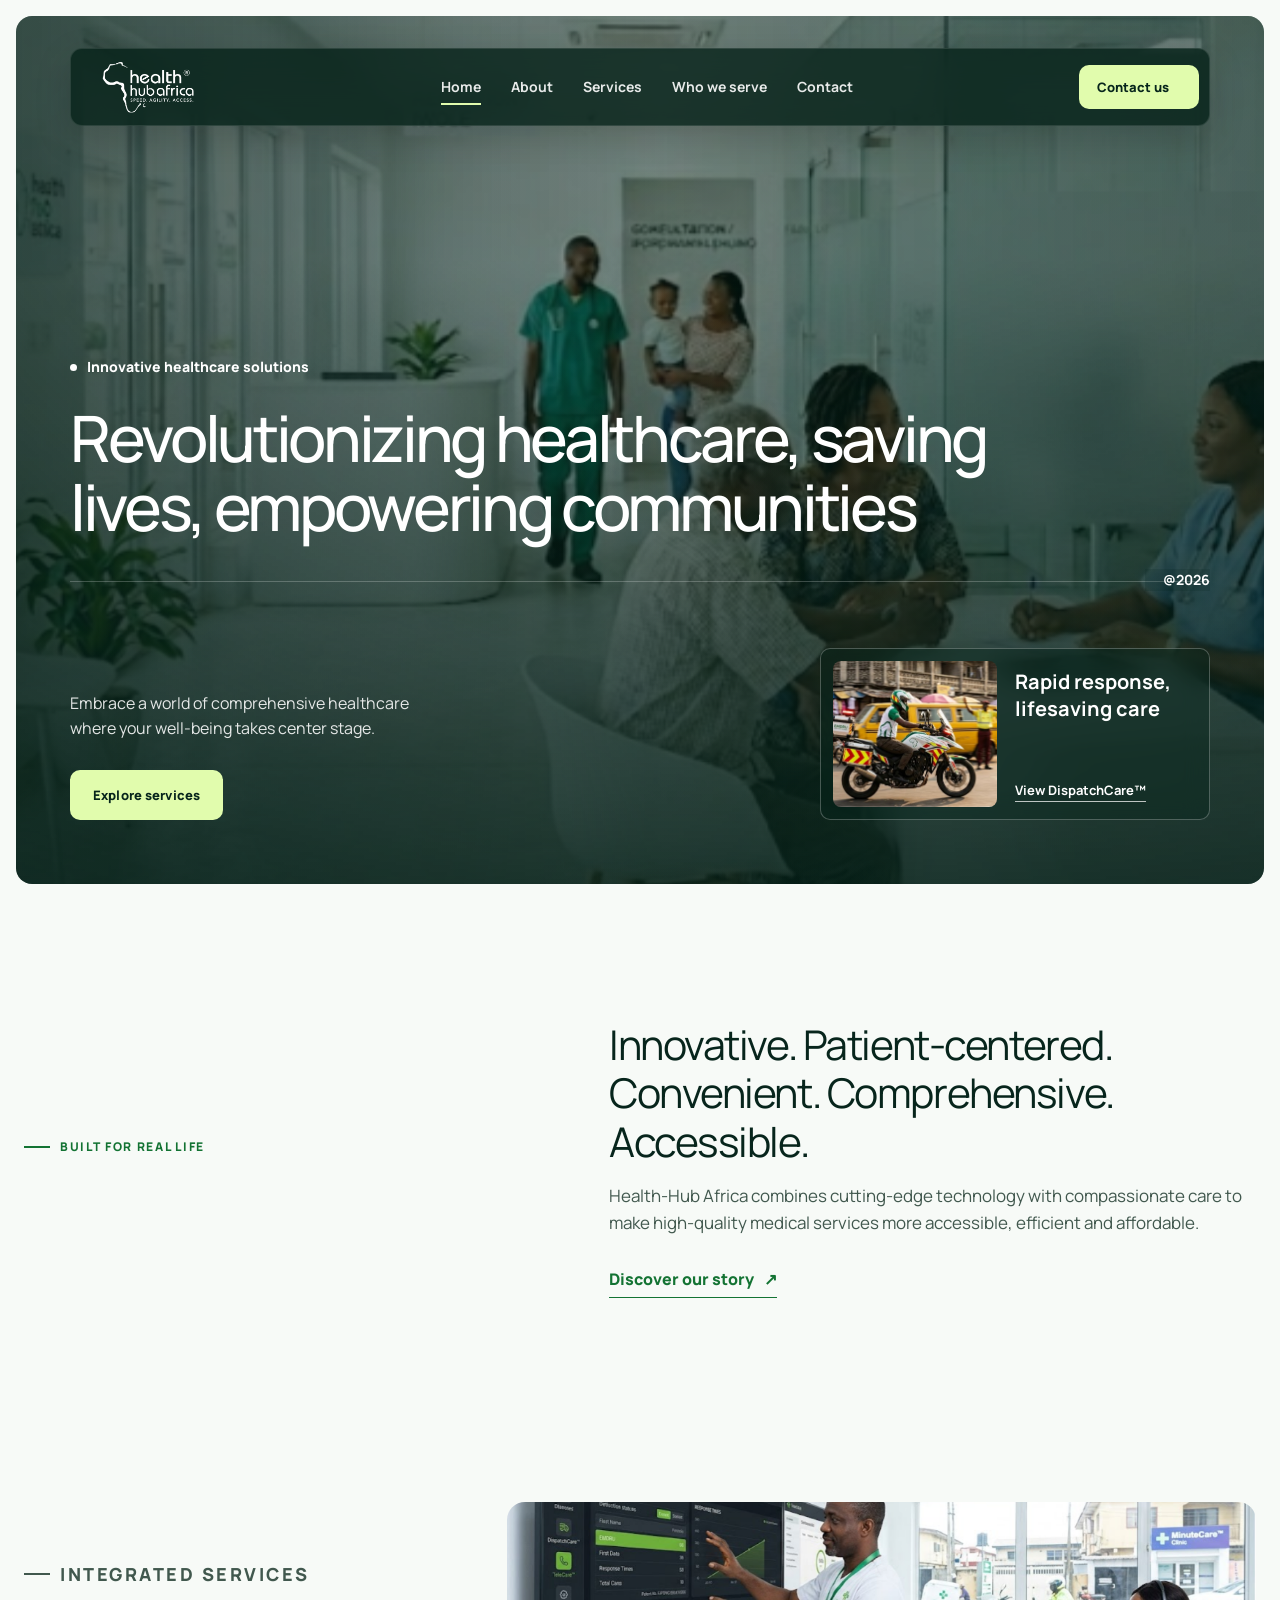
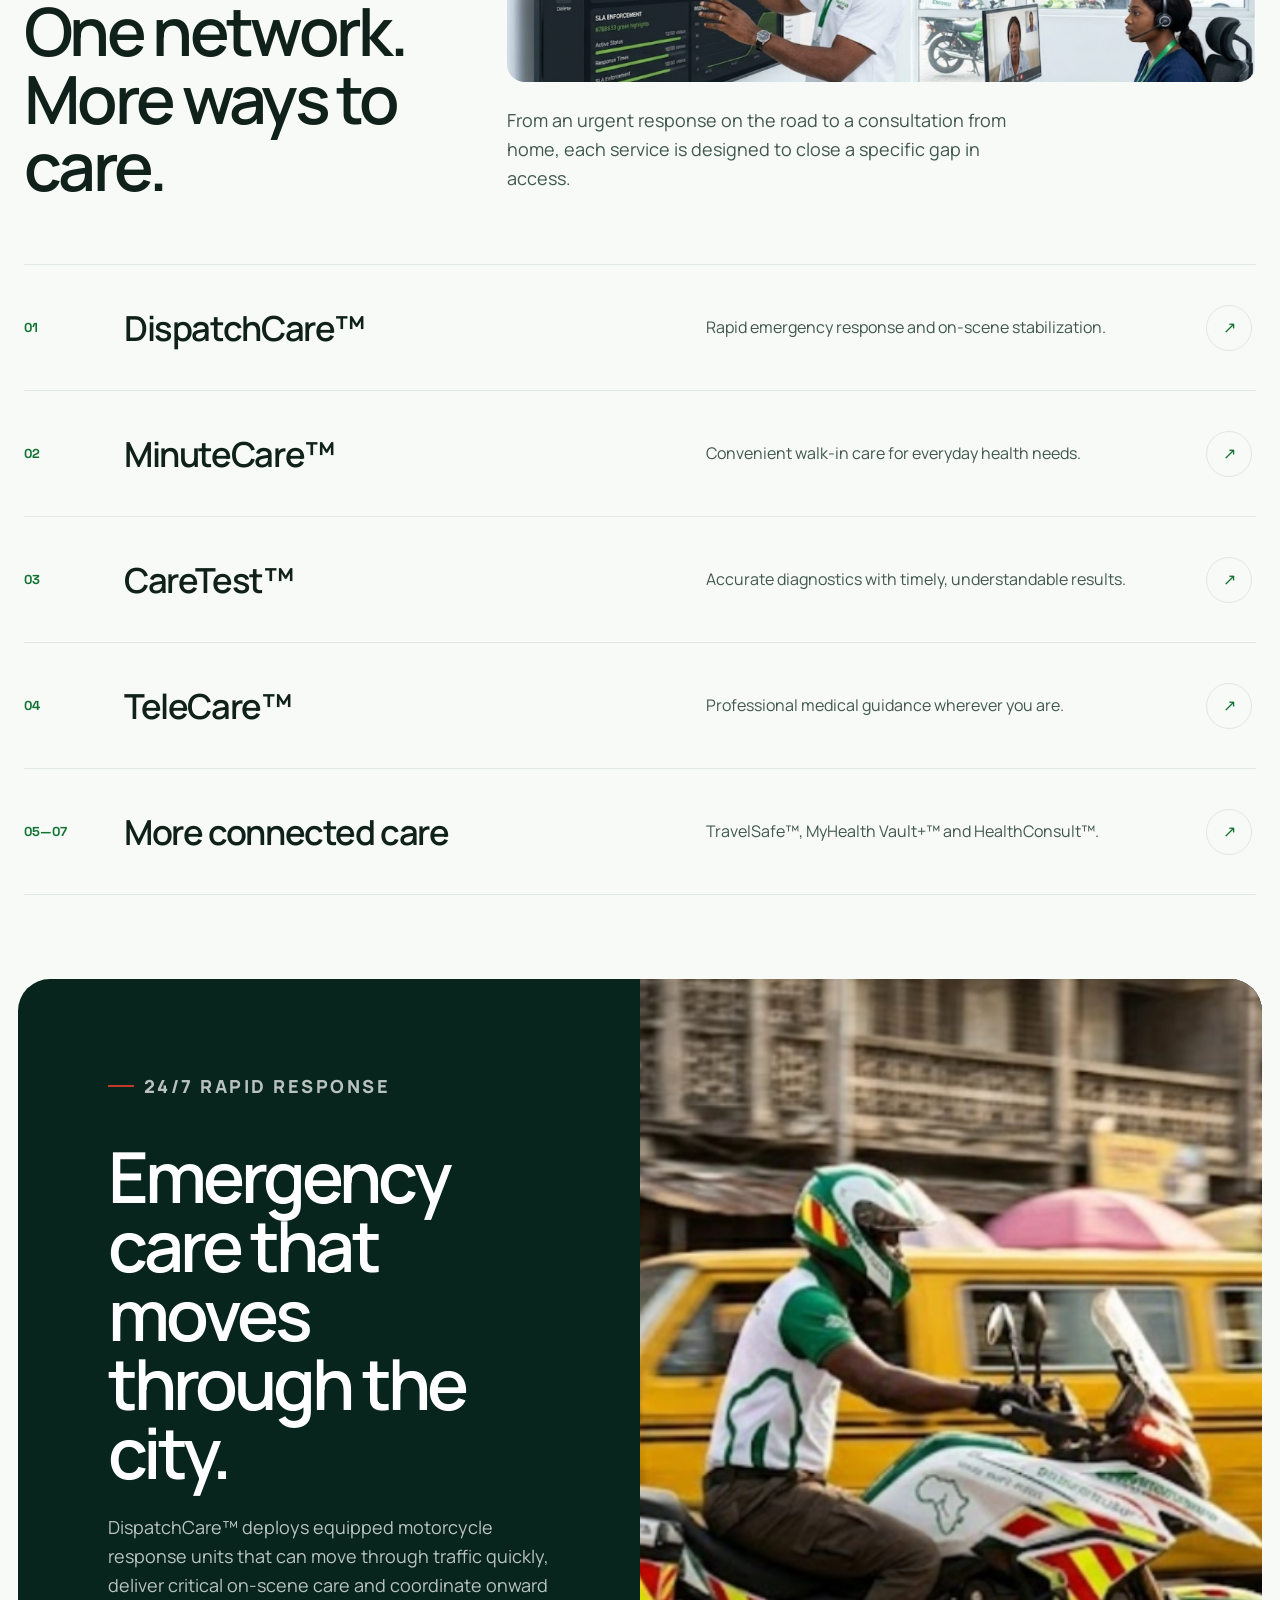
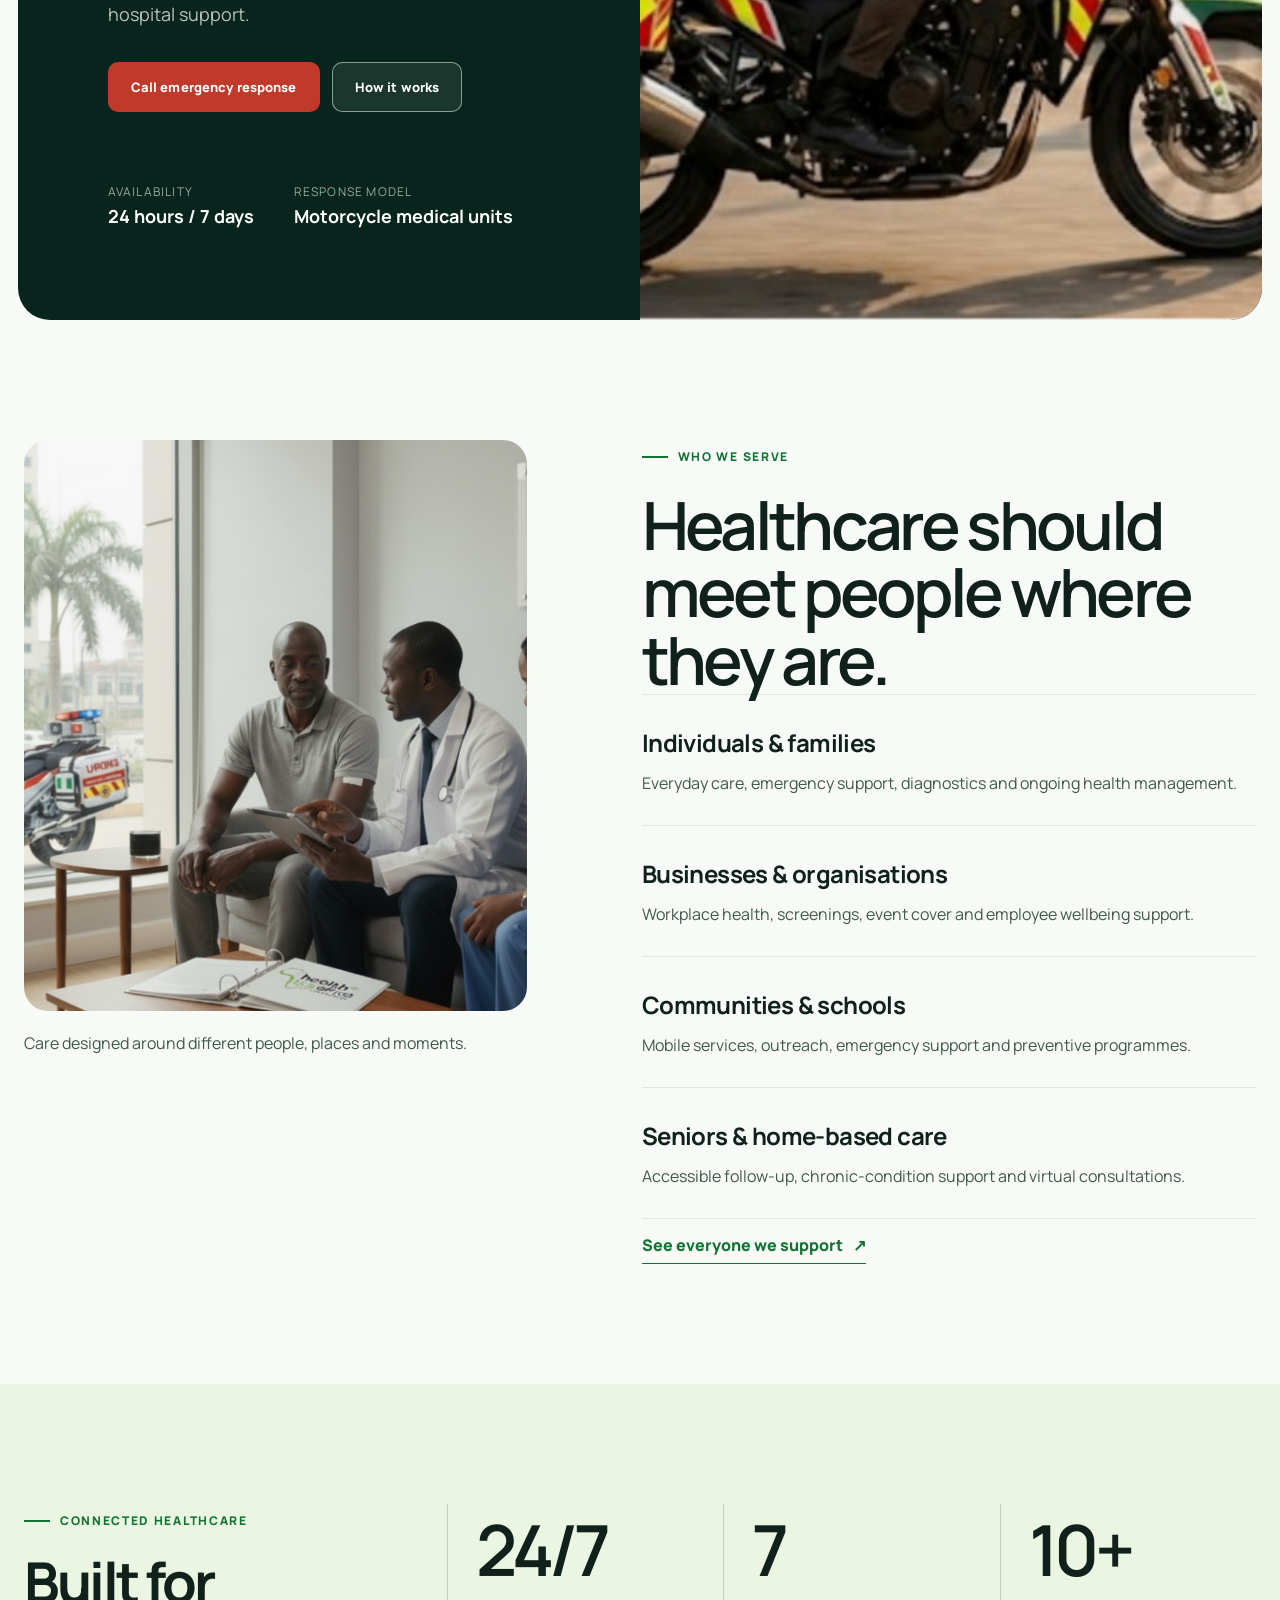
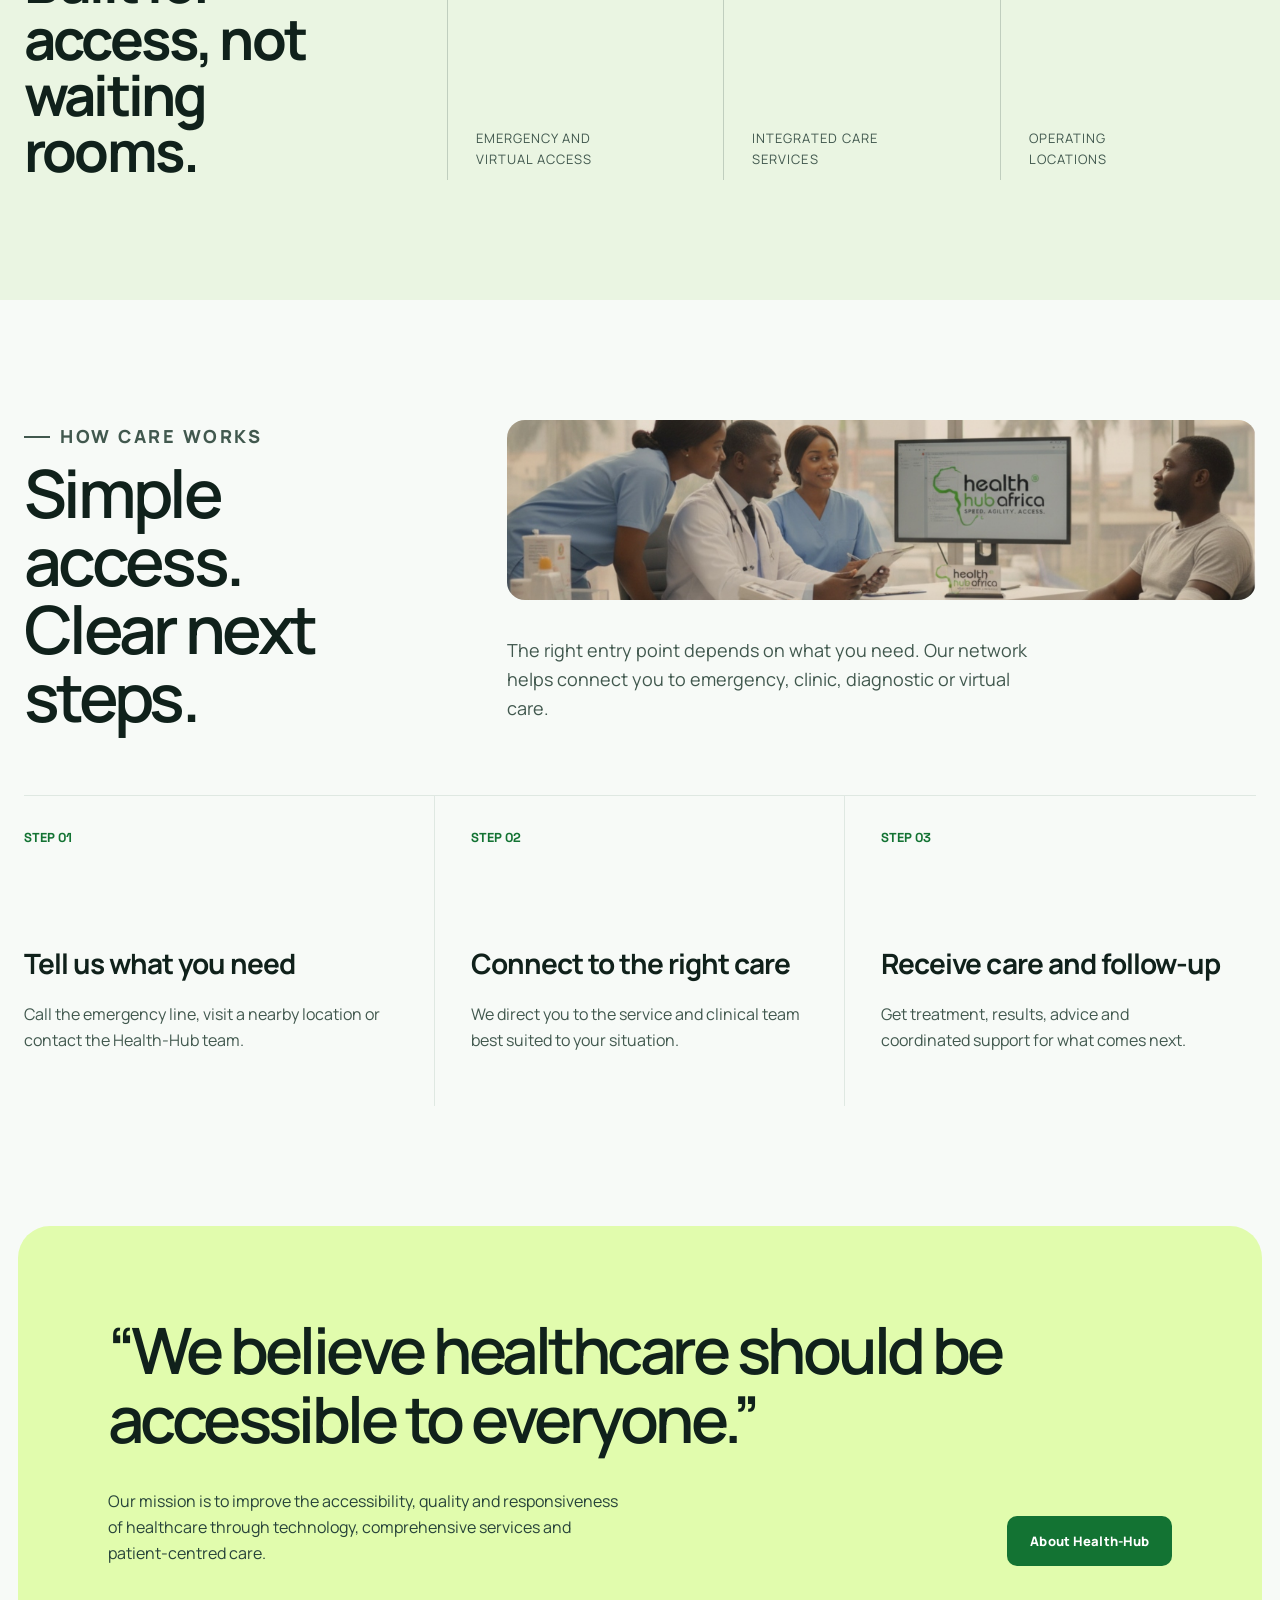
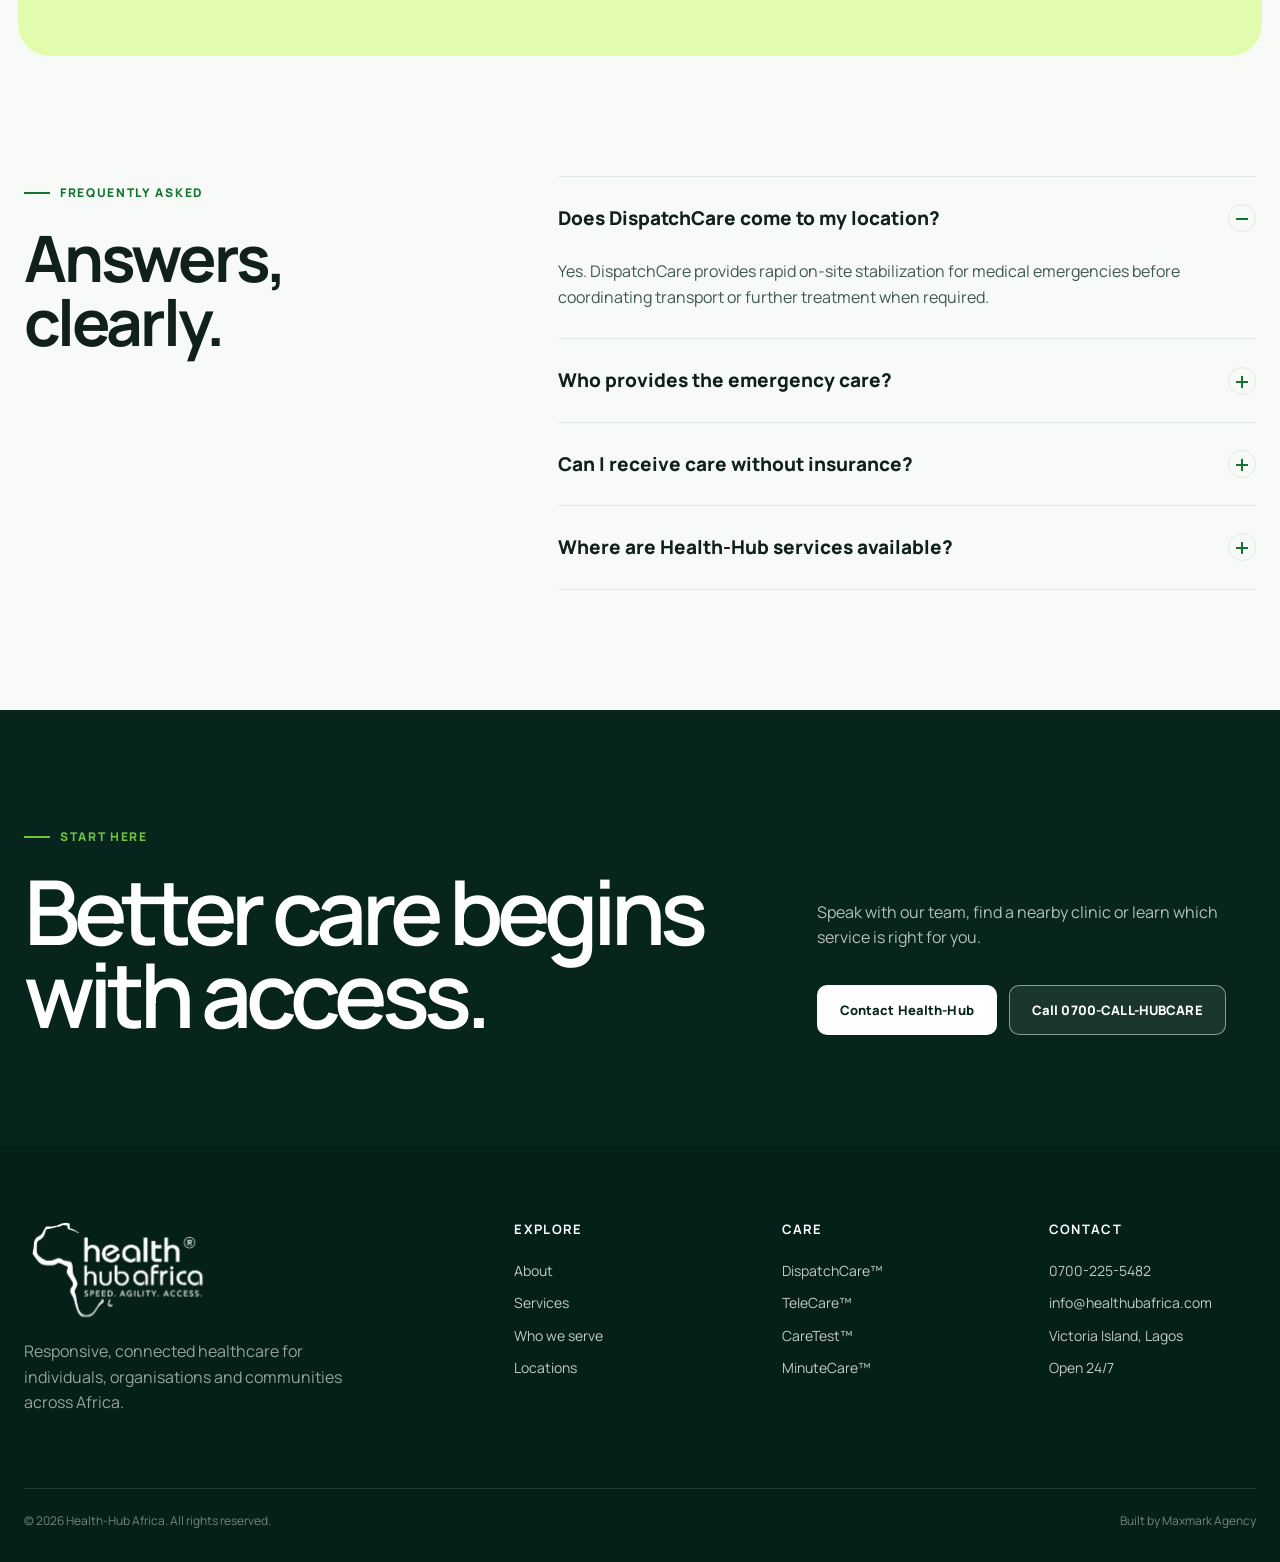
==== commit 699e4745: "Integrate authentic Health-Hub Africa brand images across the website" ====
--- a/index.html
+++ b/index.html
@@ -32,7 +32,7 @@
 
   <main id="main">
     <section class="hero template-hero">
-      <img class="hero-image" src="assets/images/hero-clinic.jpg" alt="A doctor consulting with a patient in a Lagos medical office">
+      <img class="hero-image" src="assets/images/minutecare-reception.png" alt="Health-Hub Africa MinuteCare clinic reception and patient care environment">
       <div class="template-hero-inner">
         <div class="hero-title-block">
           <p class="eyebrow">Innovative healthcare solutions</p>
@@ -45,7 +45,7 @@
             <a class="button button-lime" href="services.html">Explore services</a>
           </div>
           <a class="hero-service-teaser" href="services.html#dispatchcare">
-            <img src="assets/images/dispatchcare.jpg" alt="Emergency medical responders on a motorcycle">
+            <img src="assets/images/emdru-traffic-response.jpg" alt="Health-Hub Africa EMDRU emergency response motorcycle navigating Lagos traffic">
             <span class="teaser-copy"><strong>Rapid response,<br>lifesaving care</strong><span>View DispatchCare™</span></span>
           </a>
         </div>
@@ -67,7 +67,7 @@
       <div class="section-inner">
         <div class="section-head services-head reveal">
           <div><p class="eyebrow">Integrated services</p><h2>One network.<br>More ways to care.</h2></div>
-          <div class="services-intro"><img src="assets/images/doctor-office.jpg" alt="A healthcare professional in a welcoming clinical office"><p>From an urgent response on the road to a consultation from home, each service is designed to close a specific gap in access.</p></div>
+          <div class="services-intro"><img src="assets/images/telecare-command-center.png" alt="Health-Hub Africa commands dashboard and TeleCare control center"><p>From an urgent response on the road to a consultation from home, each service is designed to close a specific gap in access.</p></div>
         </div>
         <div class="service-list reveal">
           <a class="service-row" href="services.html#dispatchcare"><span class="number">01</span><h3>DispatchCare™</h3><p>Rapid emergency response and on-scene stabilization.</p><span class="arrow">↗</span></a>
@@ -96,14 +96,14 @@
             <div><span>Response model</span><strong>Motorcycle medical units</strong></div>
           </div>
         </div>
-        <img class="dispatch-image" src="assets/images/dispatchcare.jpg" alt="Paramedics travelling on an emergency response motorcycle">
+        <img class="dispatch-image" src="assets/images/emdru-traffic-response.jpg" alt="Health-Hub Africa EMDRU emergency response motorcycle navigating Lagos traffic">
       </div>
     </section>
 
     <section class="section">
       <div class="section-inner audience-layout">
         <div class="audience-image-wrap reveal">
-          <img class="audience-image" src="assets/images/patient-care.jpg" alt="A clinician discussing care with a patient">
+          <img class="audience-image" src="assets/images/consultation-emdru.jpg" alt="Health-Hub Africa clinician team consulting with a patient with EMDRU unit on standby">
           <p class="audience-note">Care designed around different people, places and moments.</p>
         </div>
         <div class="reveal">
@@ -133,7 +133,7 @@
       <div class="section-inner">
         <div class="section-head process-head reveal">
           <div><p class="eyebrow">How care works</p><h2>Simple access.<br>Clear next steps.</h2></div>
-          <div class="process-intro"><img src="assets/images/blood-pressure.jpg" alt="A clinician carrying out a health check with a patient"><p>The right entry point depends on what you need. Our network helps connect you to emergency, clinic, diagnostic or virtual care.</p></div>
+          <div class="process-intro"><img src="assets/images/clinical-consultation.jpg" alt="Health-Hub Africa medical team reviewing patient care and records"><p>The right entry point depends on what you need. Our network helps connect you to emergency, clinic, diagnostic or virtual care.</p></div>
         </div>
         <div class="process-grid reveal">
           <div class="process-step"><span class="step-no">STEP 01</span><h3>Tell us what you need</h3><p>Call the emergency line, visit a nearby location or contact the Health-Hub team.</p></div>
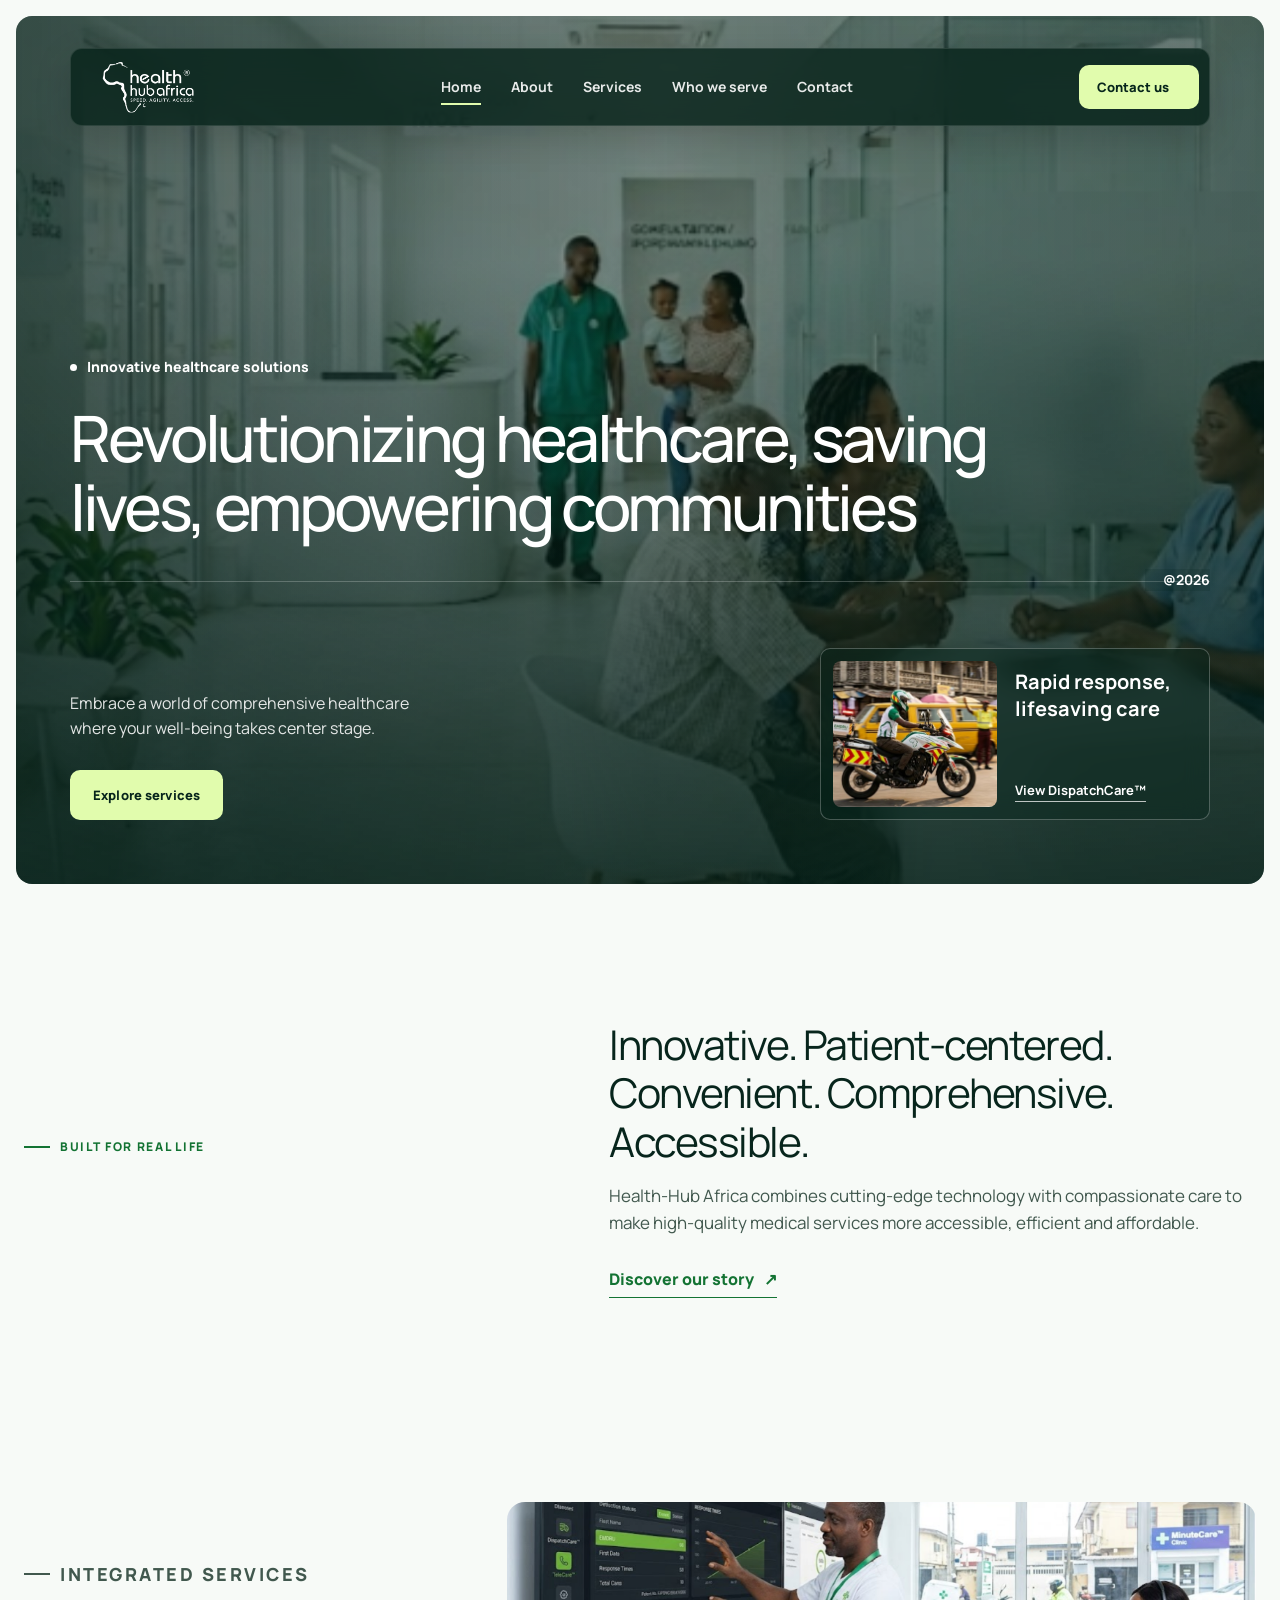
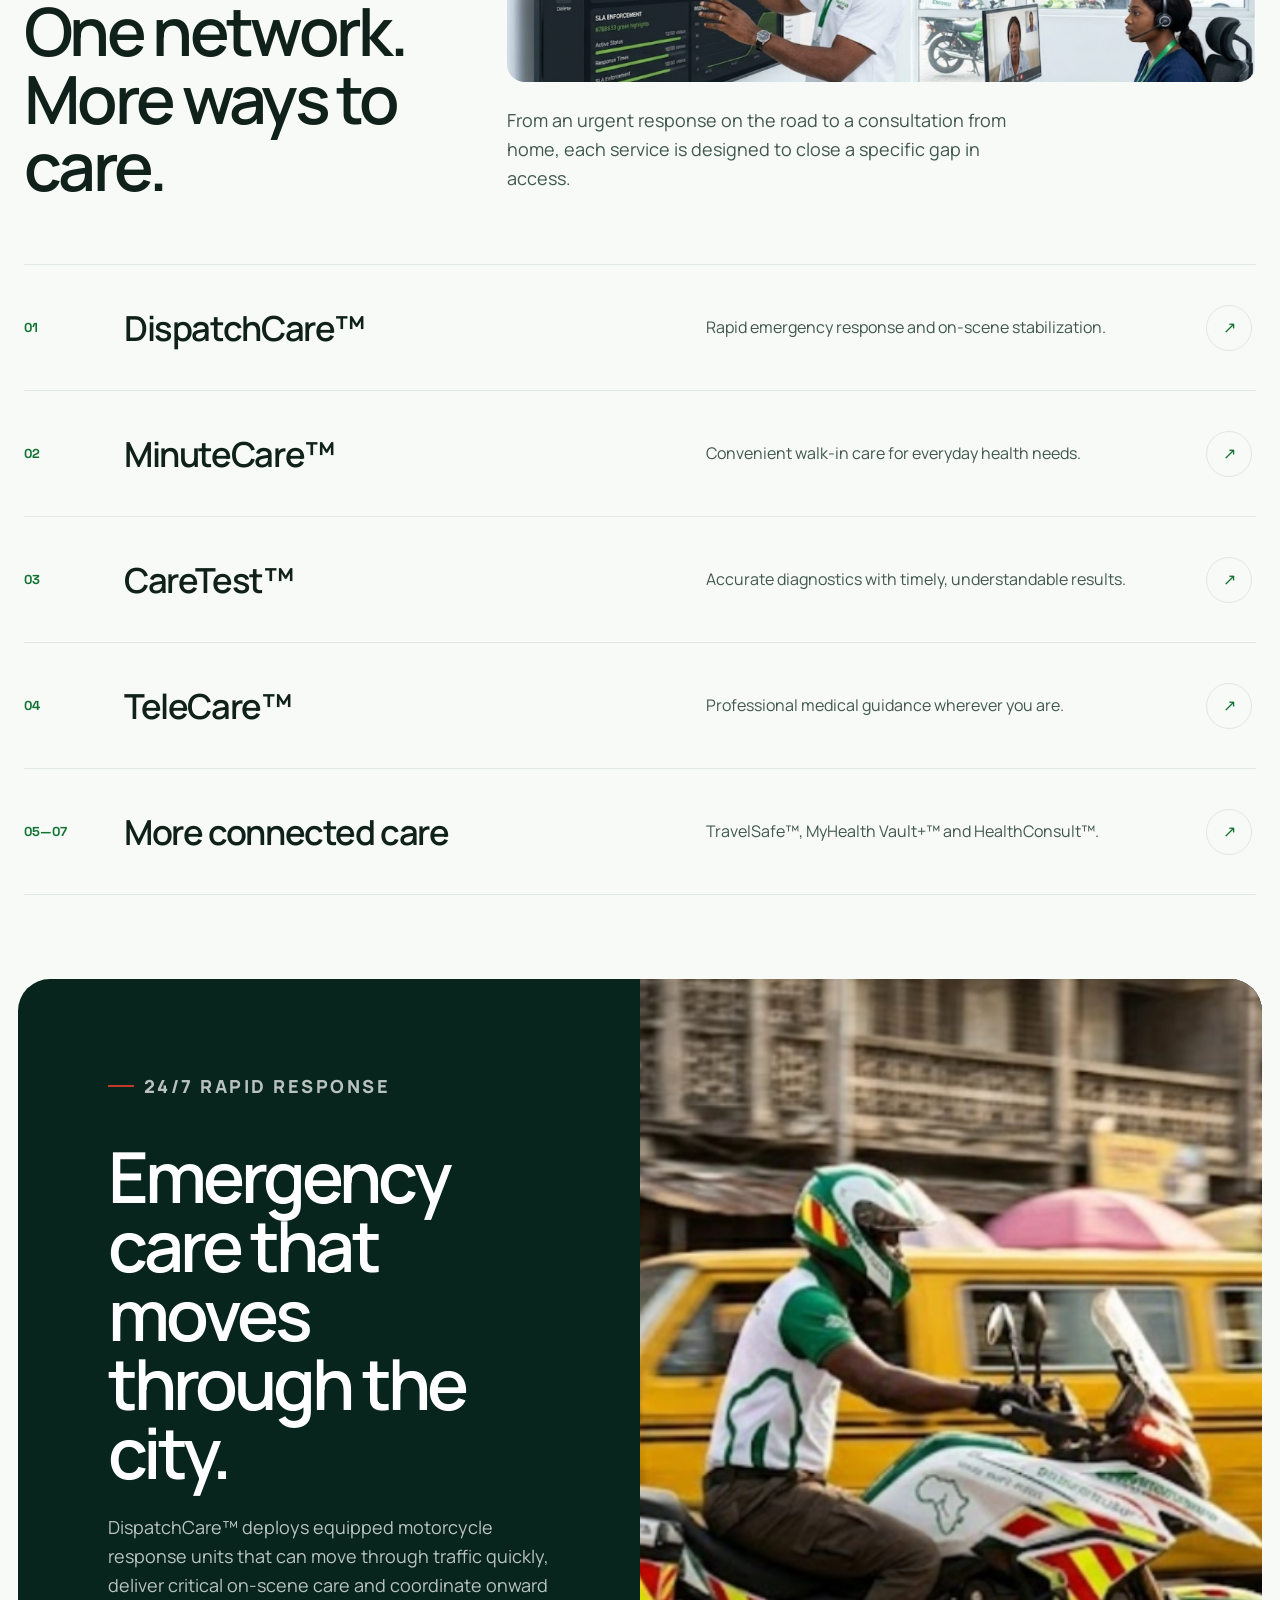
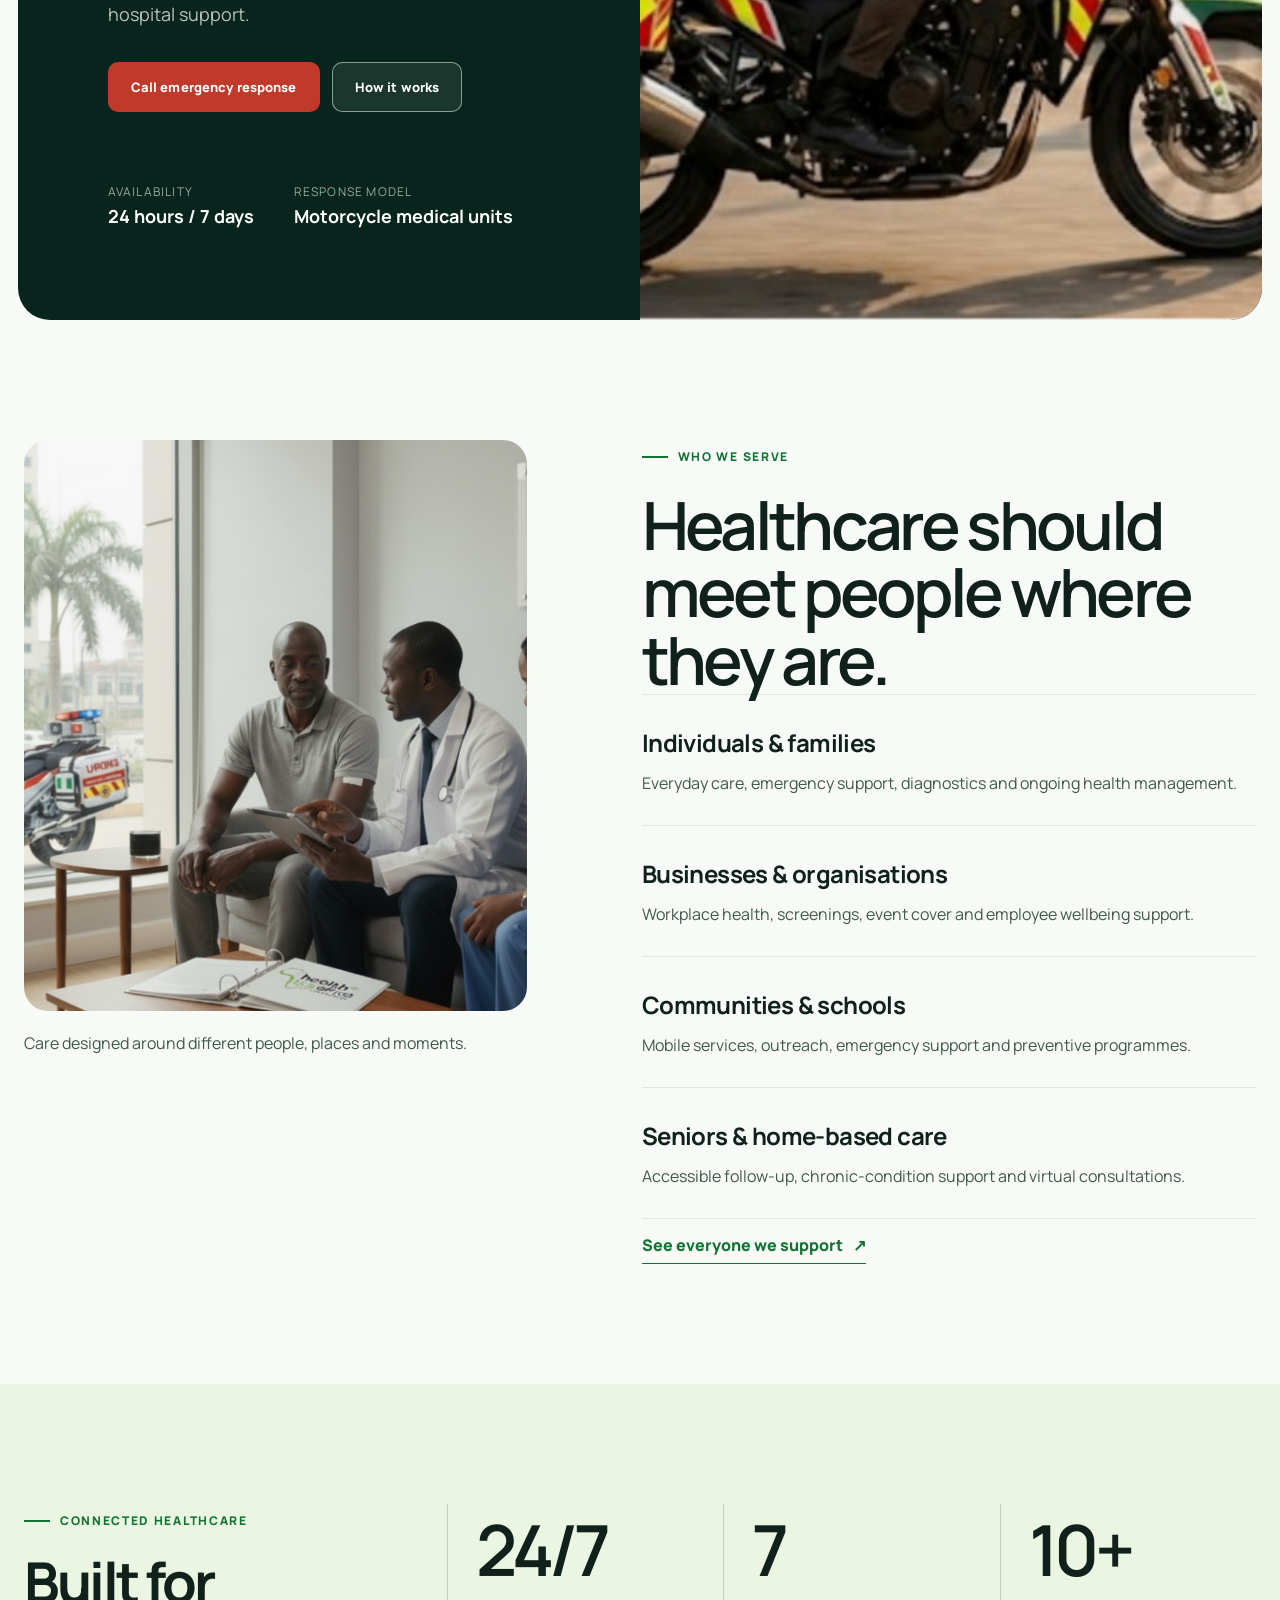
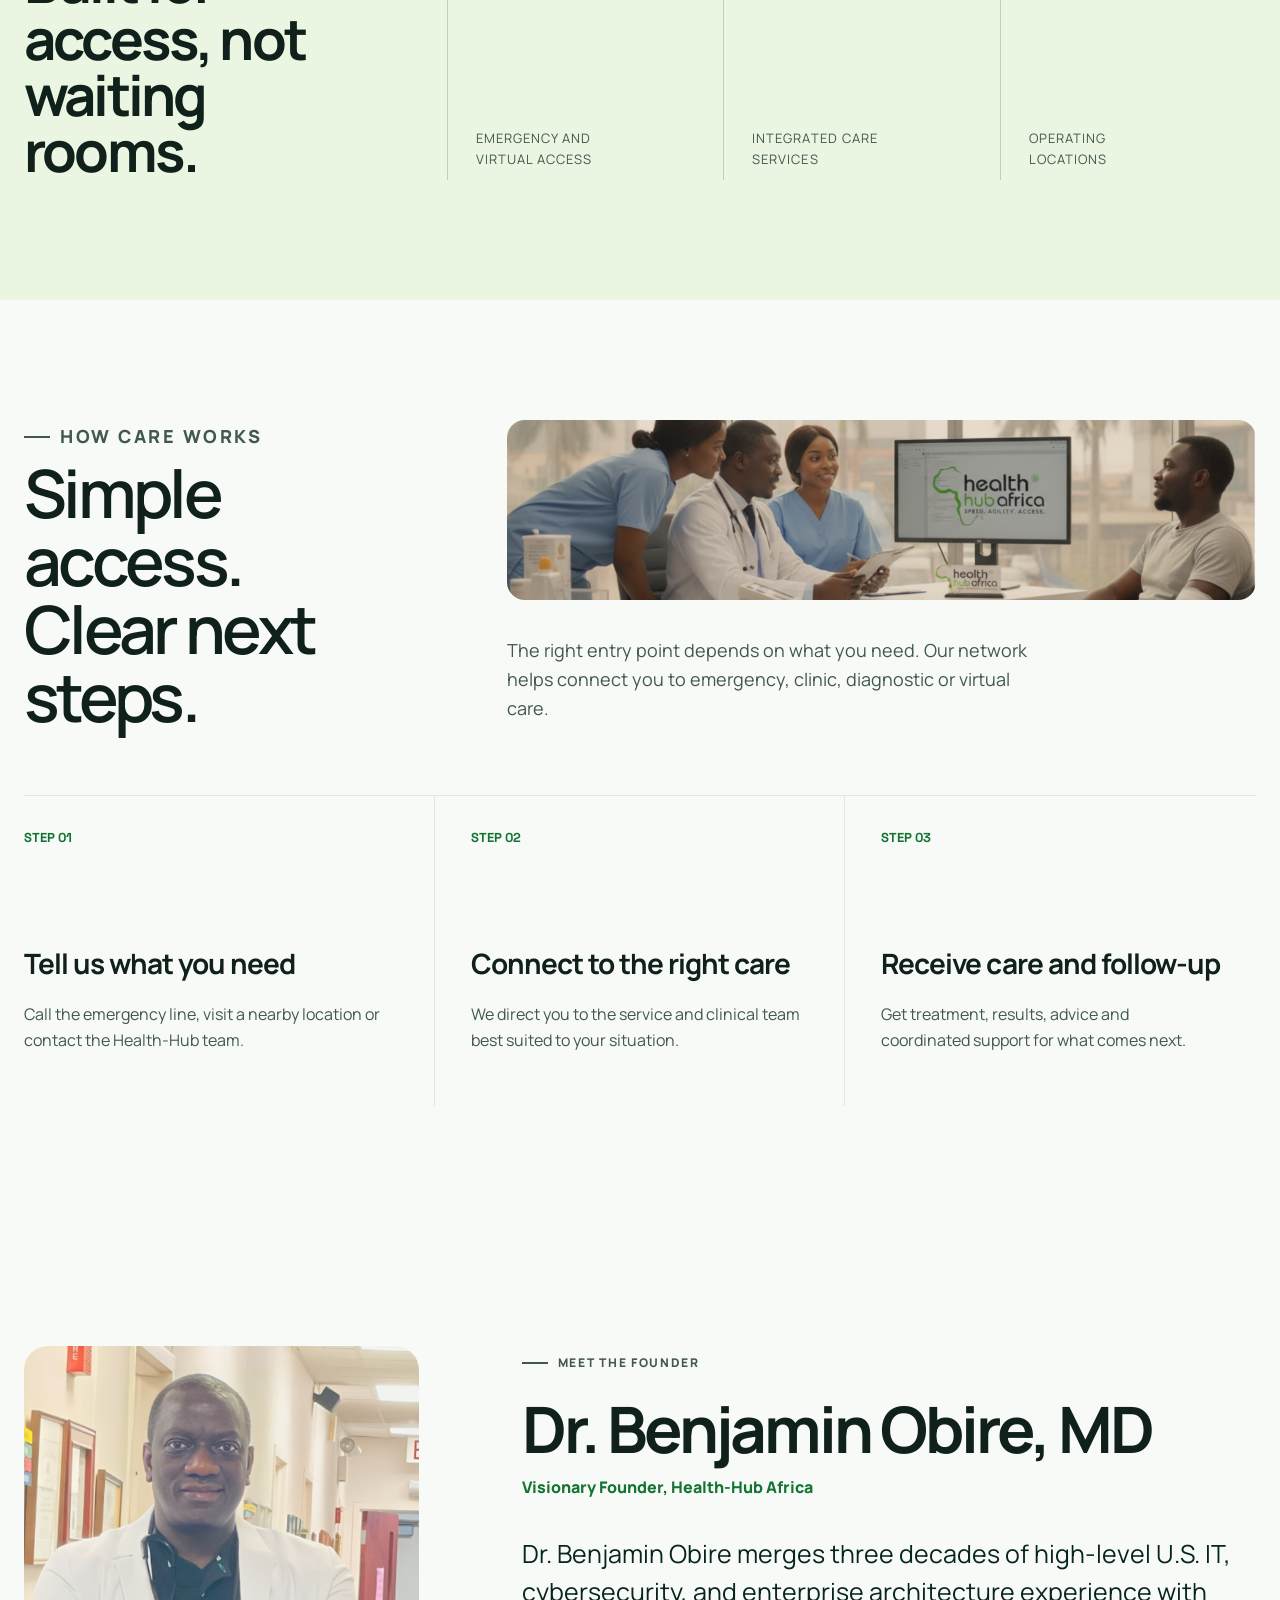
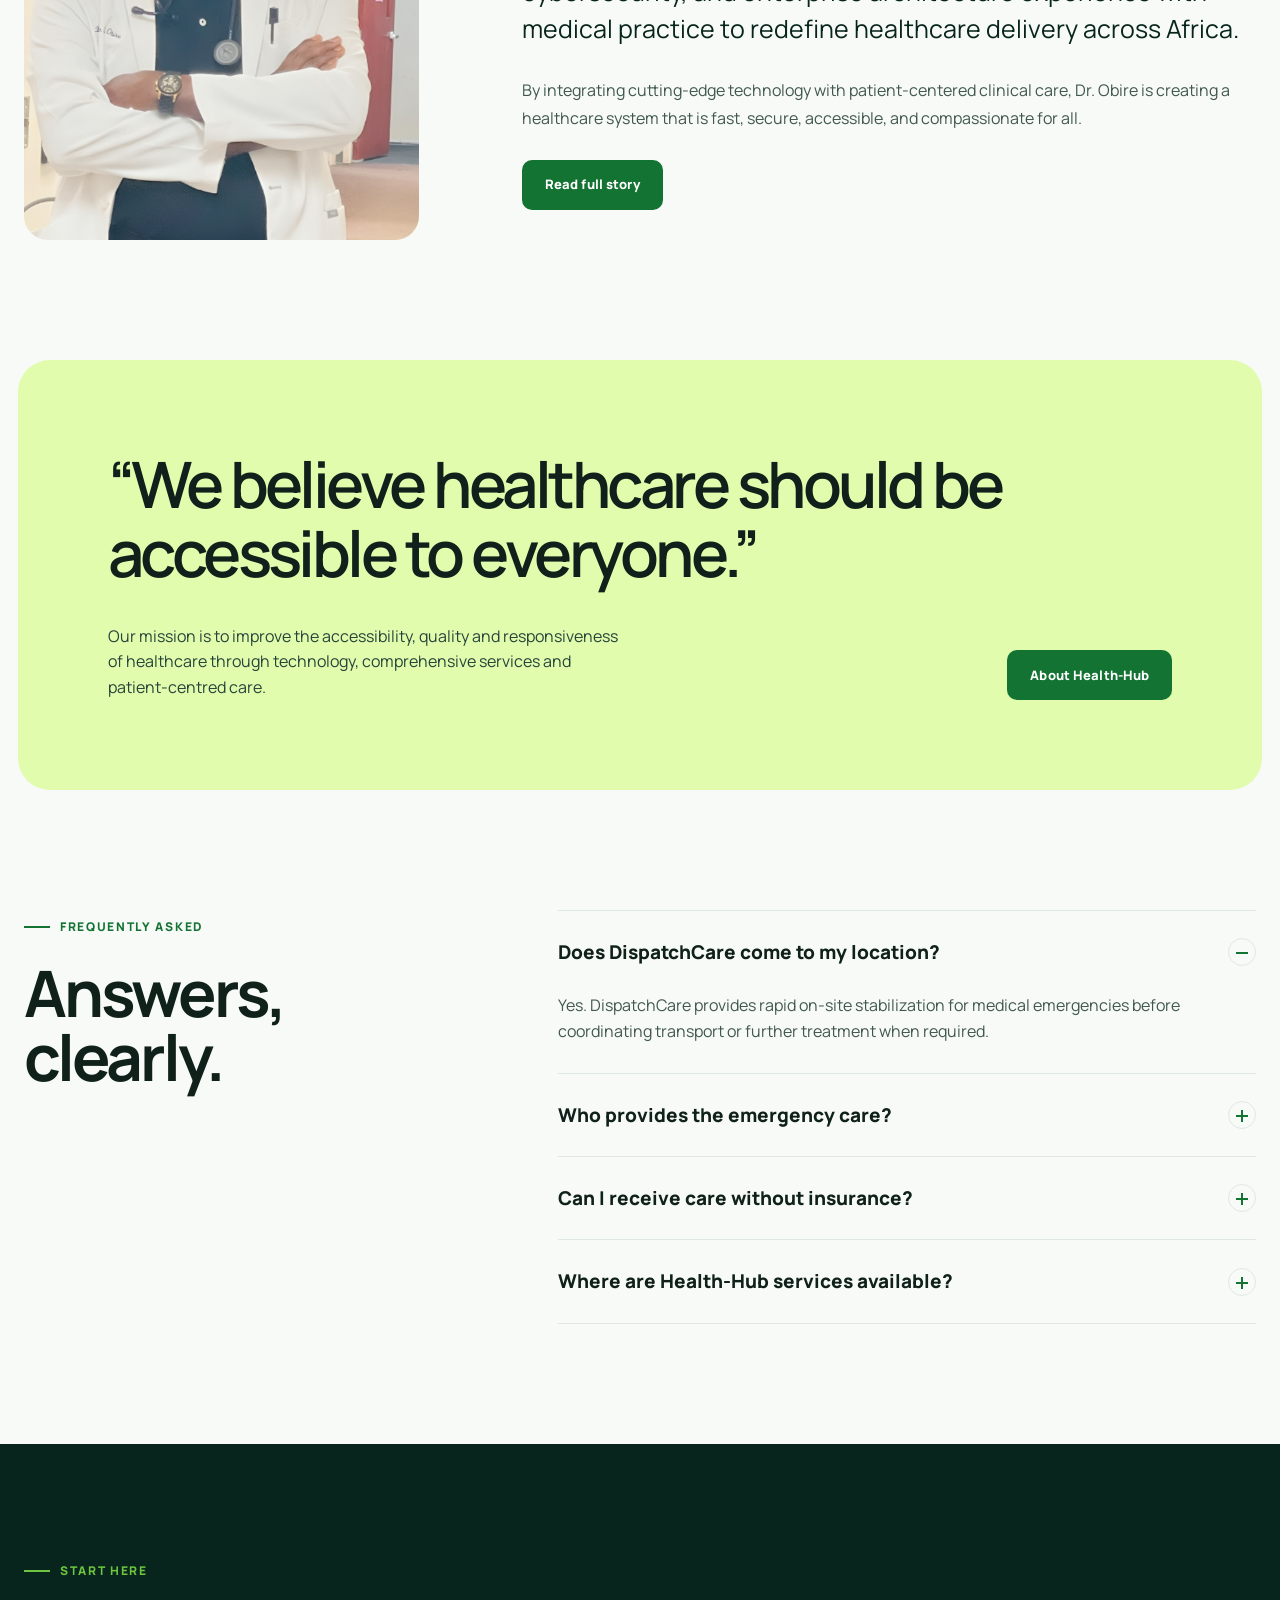
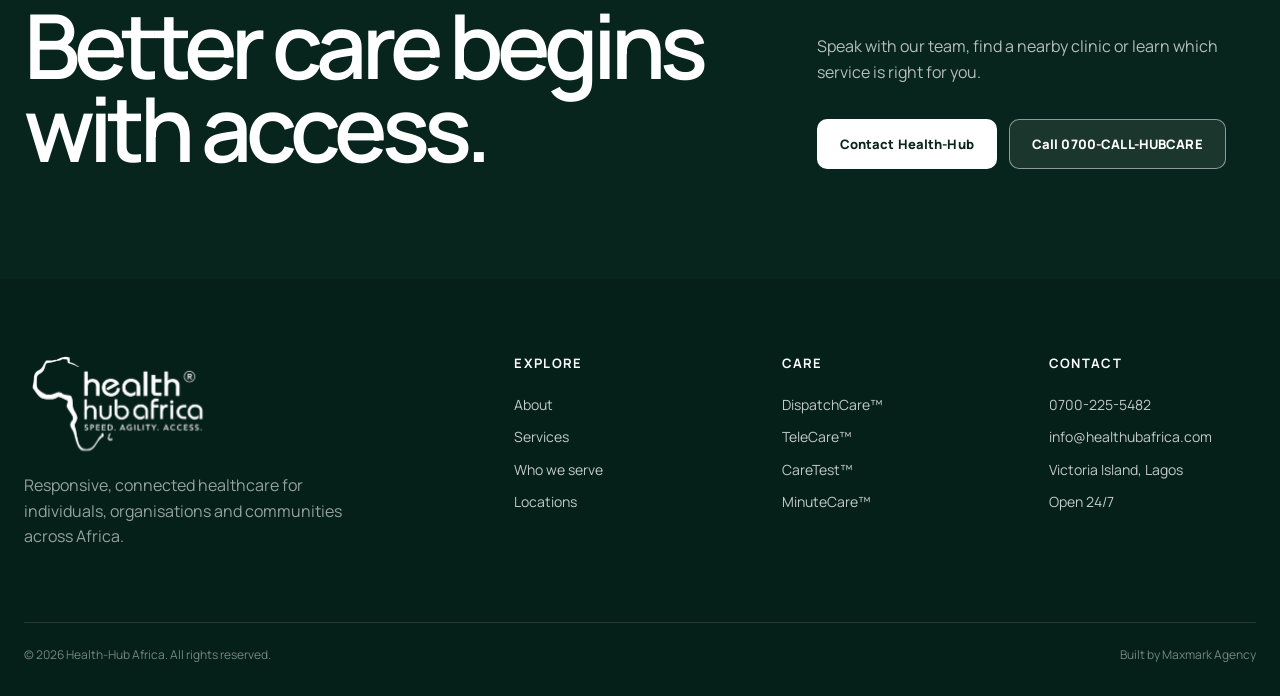
==== commit 2330245b: "Feature Dr. Obire and all authentic brand images across the homepage" ====
--- a/index.html
+++ b/index.html
@@ -143,6 +143,22 @@
       </div>
     </section>
 
+    <section class="section founder-section">
+      <div class="section-inner founder-grid">
+        <img class="founder-image reveal" src="assets/images/dr-obire.png" alt="Dr. Benjamin Obire, MD, Founder of Health-Hub Africa">
+        <div class="founder-copy reveal">
+          <p class="eyebrow">Meet the Founder</p>
+          <h2>Dr. Benjamin Obire, MD</h2>
+          <p class="role">Visionary Founder, Health-Hub Africa</p>
+          <p class="founder-lead">Dr. Benjamin Obire merges three decades of high-level U.S. IT, cybersecurity, and enterprise architecture experience with medical practice to redefine healthcare delivery across Africa.</p>
+          <p>By integrating cutting-edge technology with patient-centered clinical care, Dr. Obire is creating a healthcare system that is fast, secure, accessible, and compassionate for all.</p>
+          <div class="hero-actions" style="margin-top: 28px;">
+            <a class="button" href="about.html">Read full story</a>
+          </div>
+        </div>
+      </div>
+    </section>
+
     <section class="quote-panel reveal">
       <blockquote>“We believe healthcare should be accessible to everyone.”</blockquote>
       <div class="quote-meta"><p>Our mission is to improve the accessibility, quality and responsiveness of healthcare through technology, comprehensive services and patient-centred care.</p><a class="button" href="about.html">About Health-Hub</a></div>
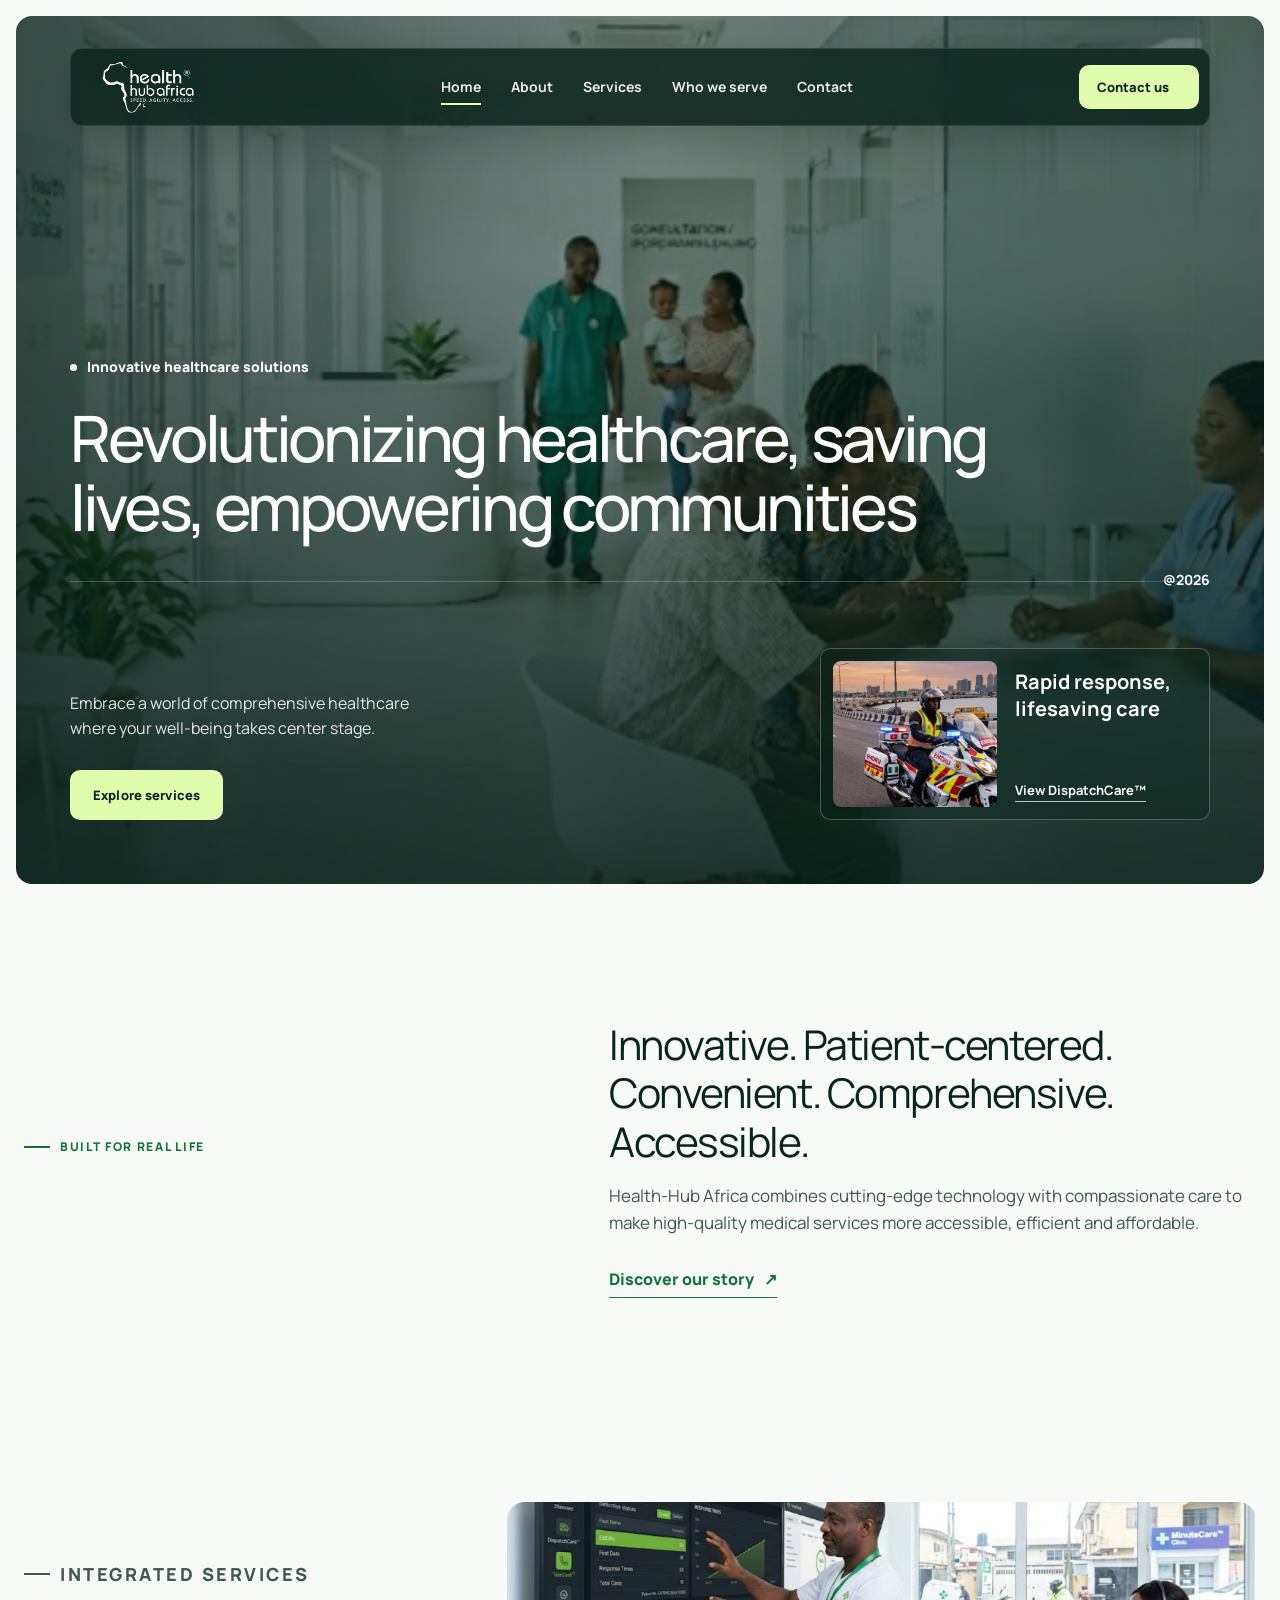
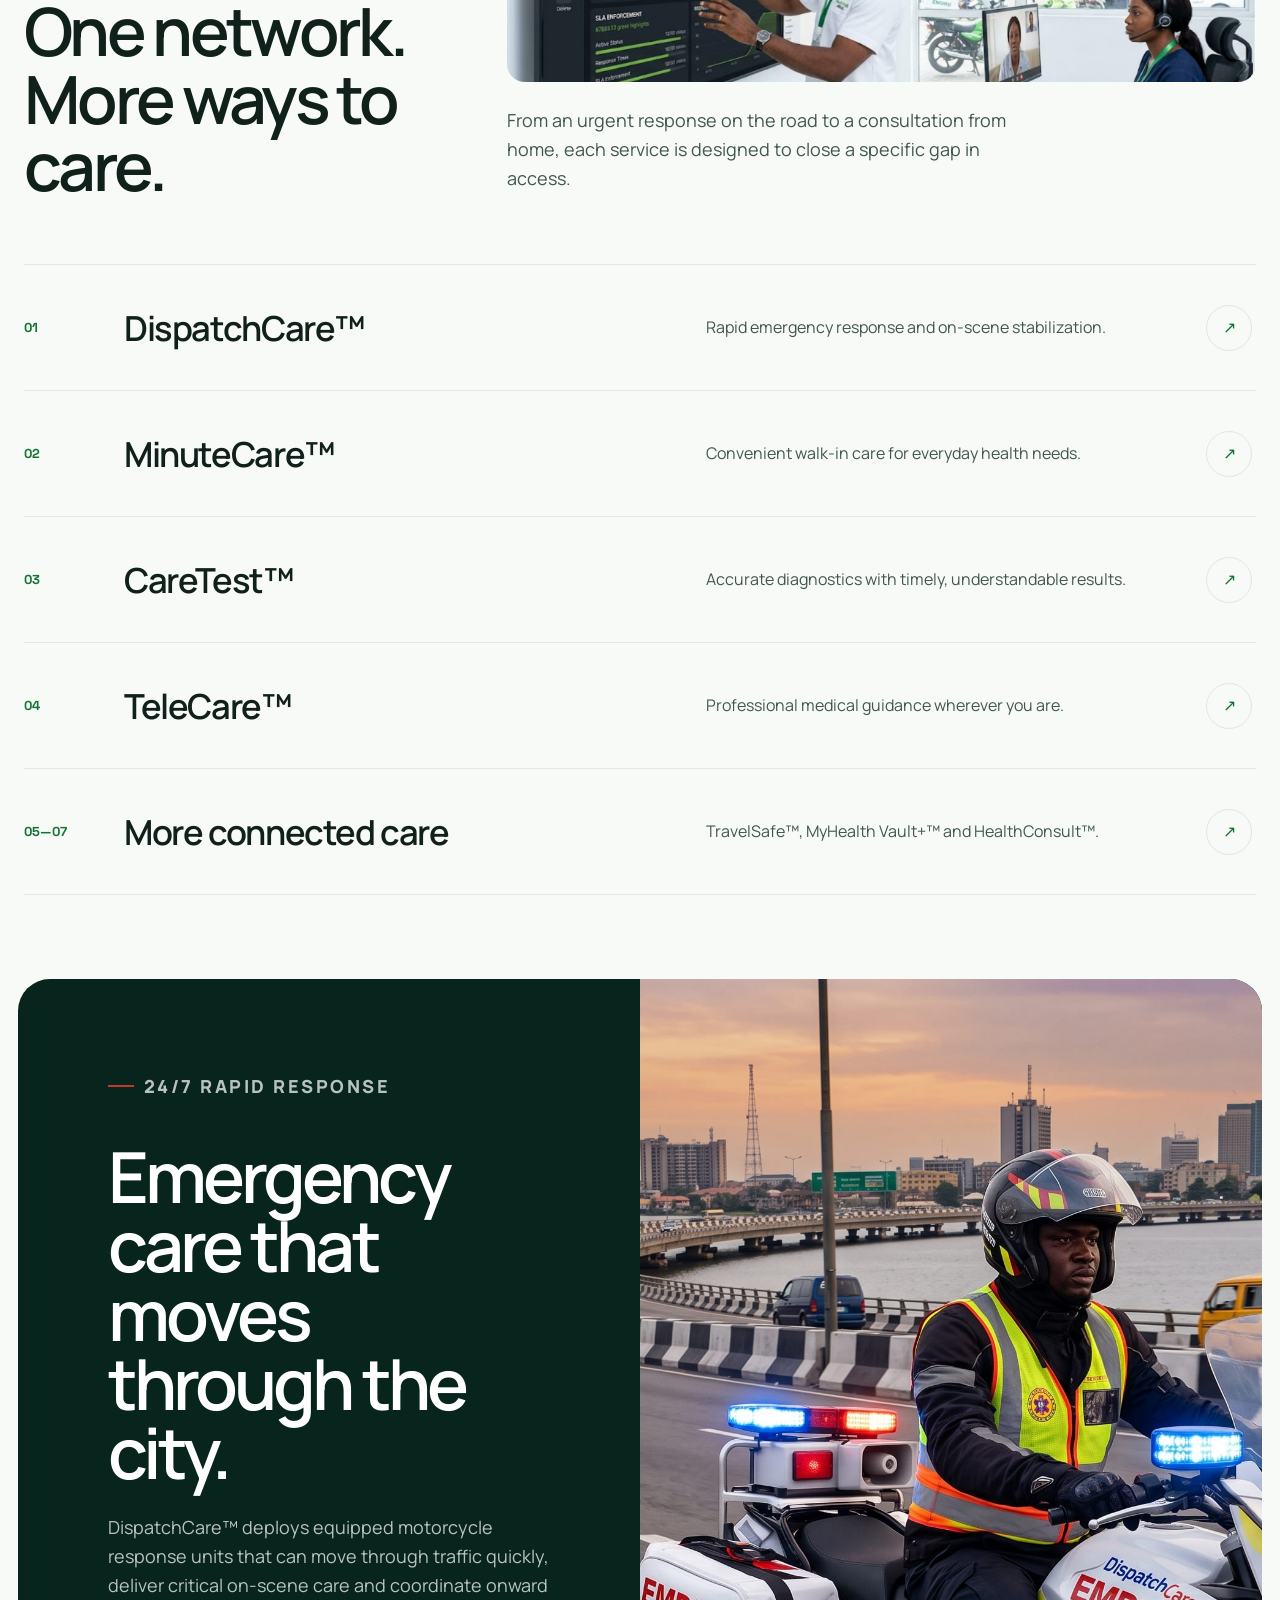
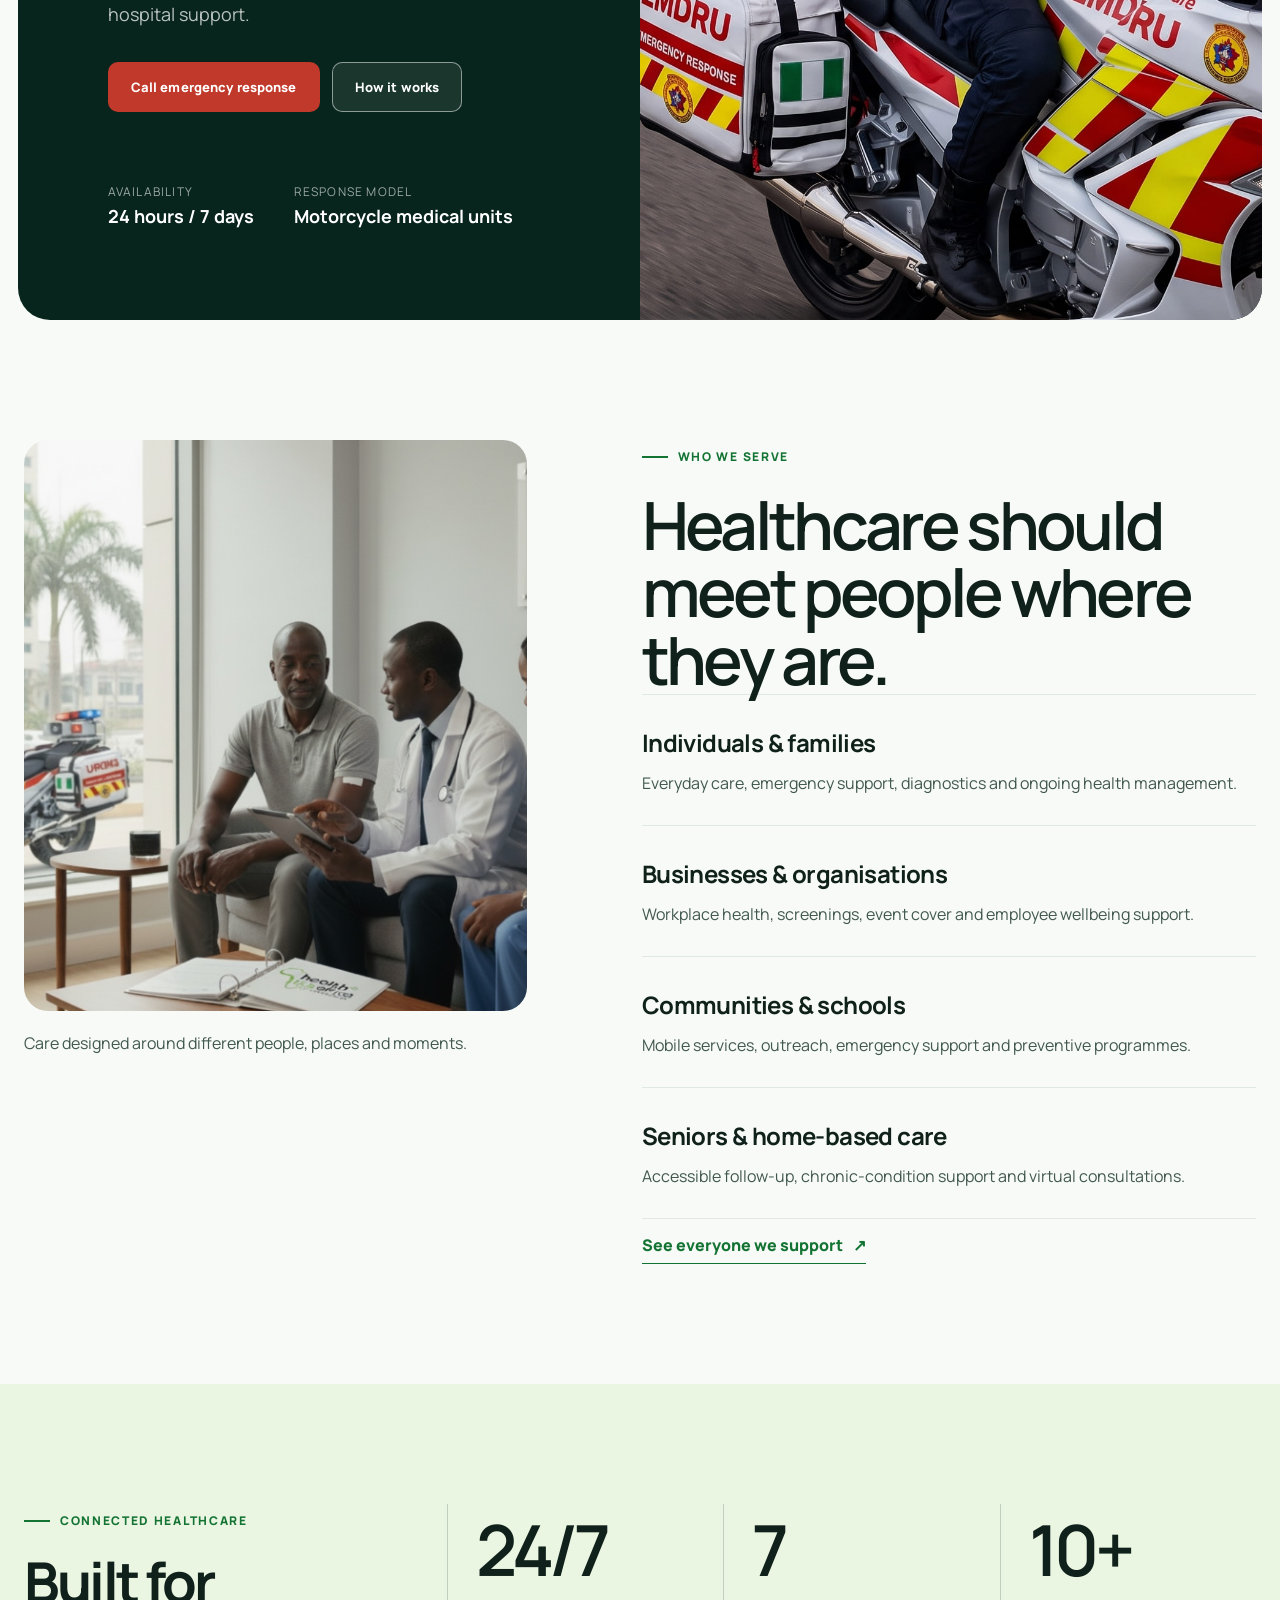
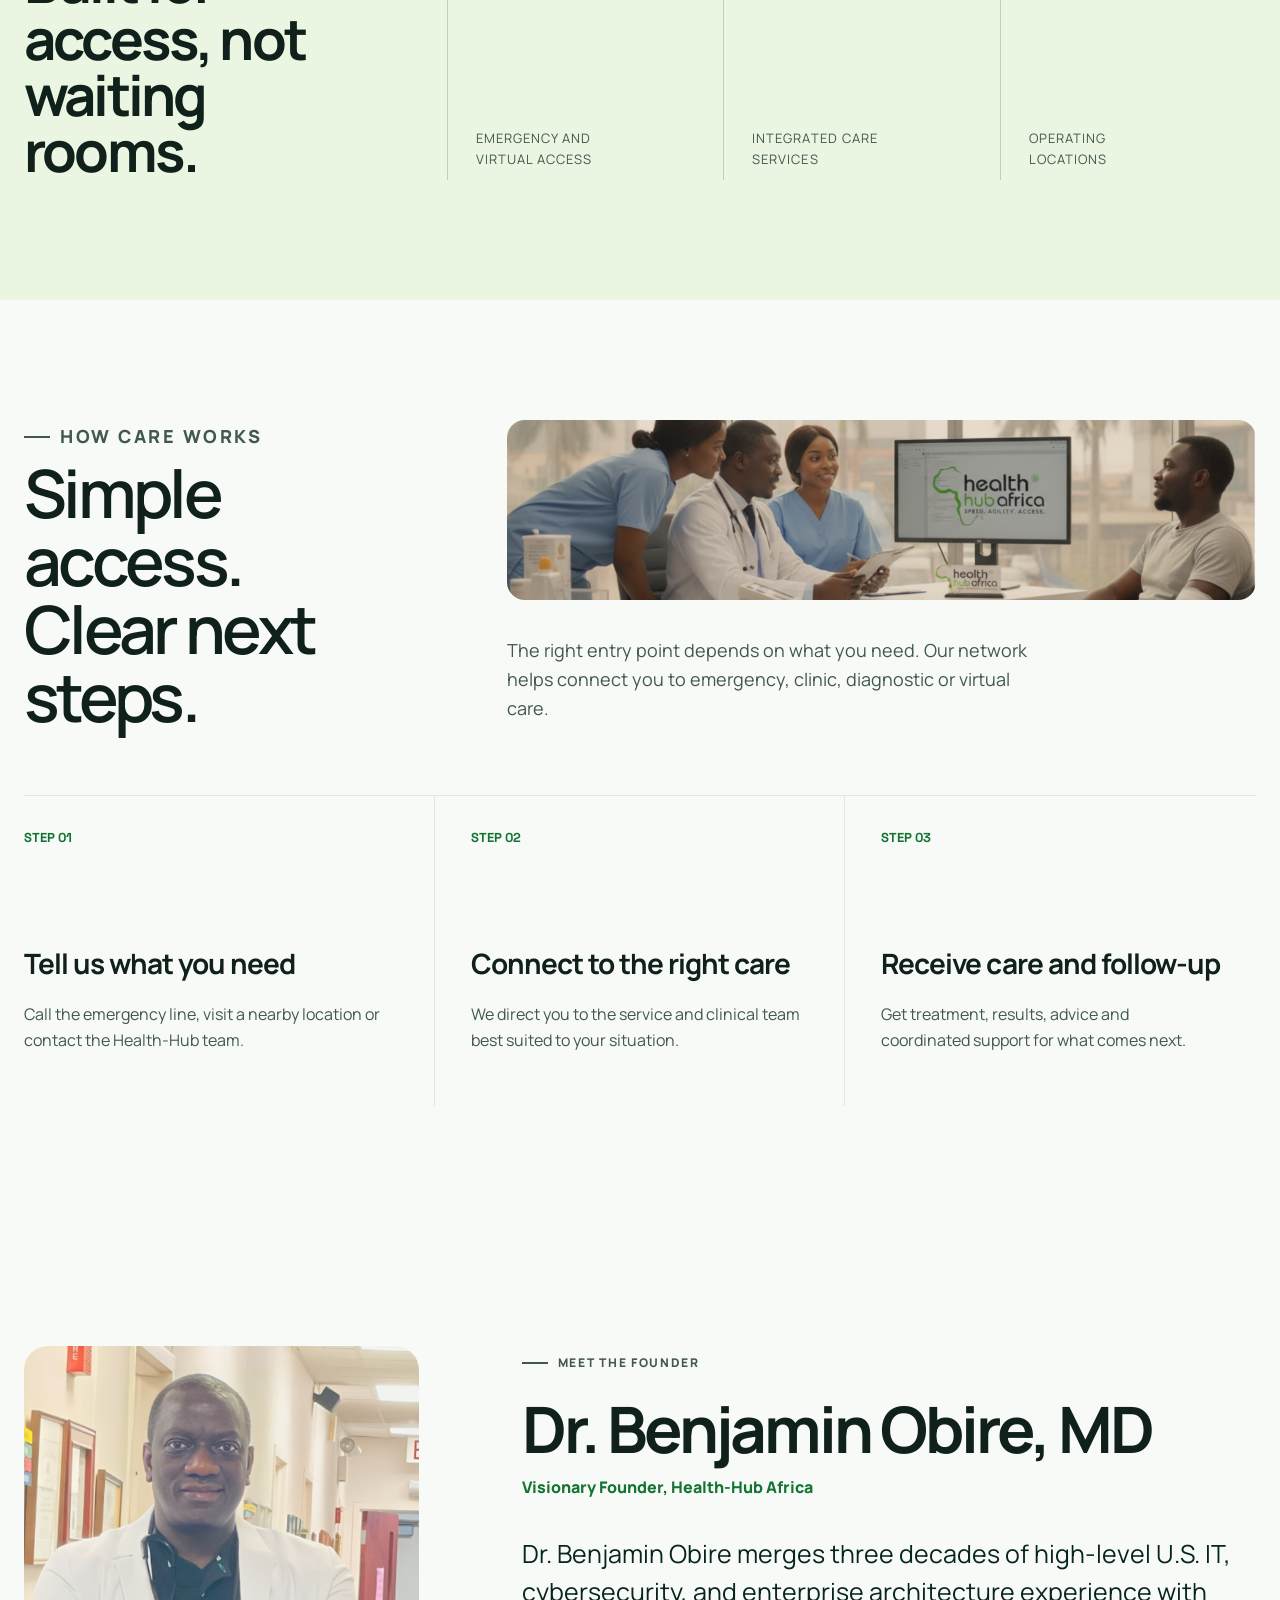
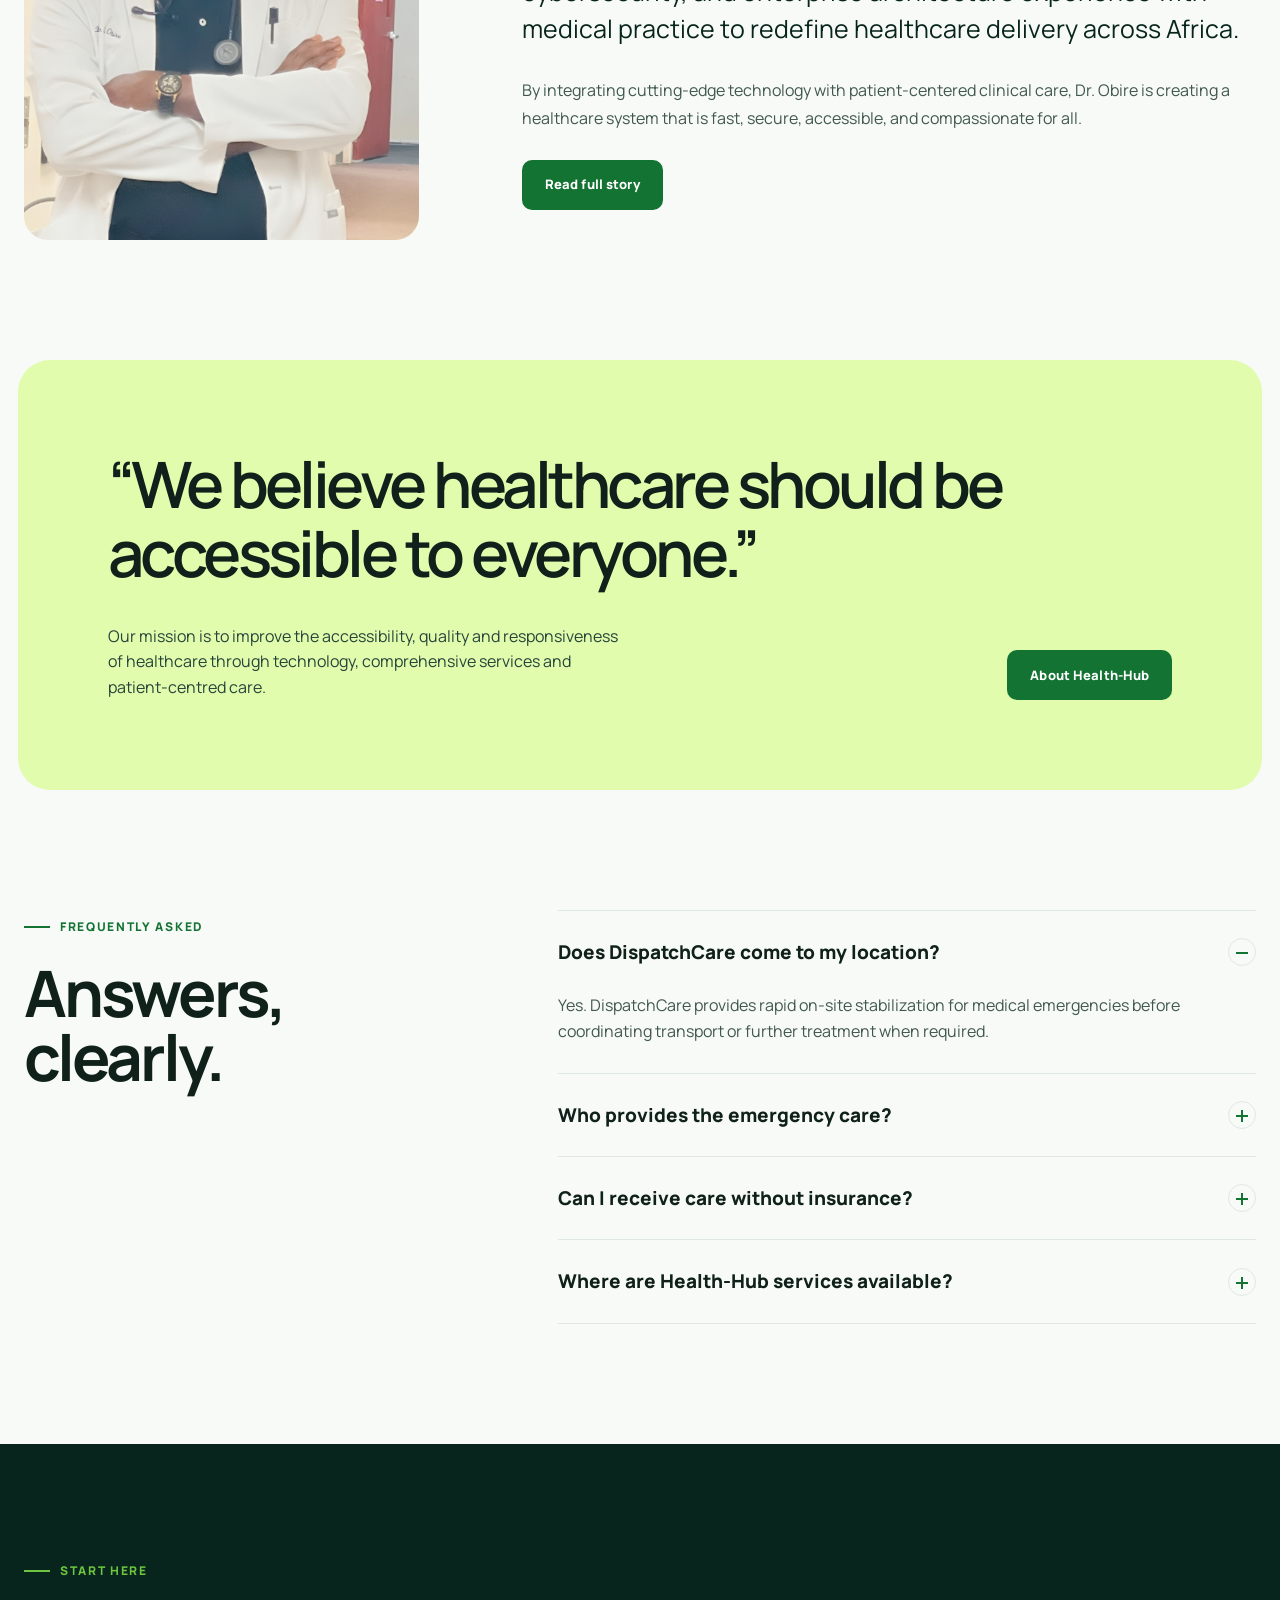
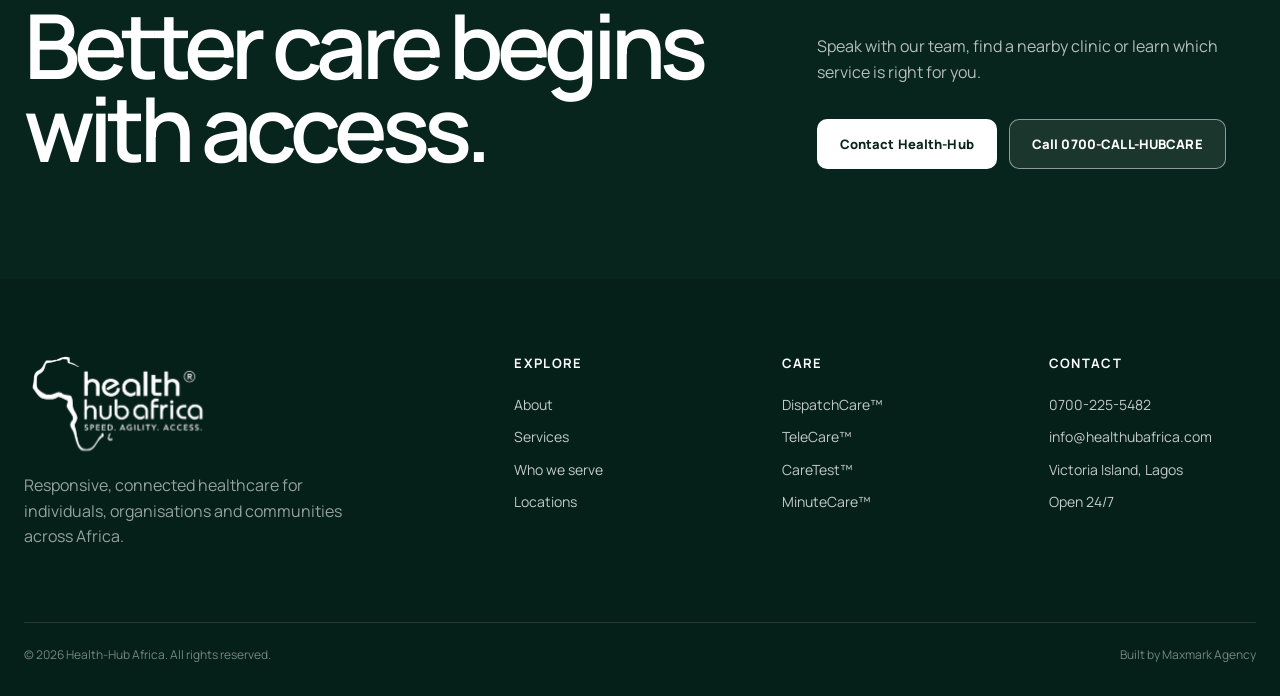
==== commit d4bf3478: "Update DispatchCare and EMDRU images and references" ====
--- a/index.html
+++ b/index.html
@@ -45,7 +45,7 @@
             <a class="button button-lime" href="services.html">Explore services</a>
           </div>
           <a class="hero-service-teaser" href="services.html#dispatchcare">
-            <img src="assets/images/emdru-traffic-response.jpg" alt="Health-Hub Africa EMDRU emergency response motorcycle navigating Lagos traffic">
+            <img src="assets/images/dispatchcare.jpeg" alt="Health-Hub Africa DispatchCare rapid emergency response">
             <span class="teaser-copy"><strong>Rapid response,<br>lifesaving care</strong><span>View DispatchCare™</span></span>
           </a>
         </div>
@@ -96,7 +96,7 @@
             <div><span>Response model</span><strong>Motorcycle medical units</strong></div>
           </div>
         </div>
-        <img class="dispatch-image" src="assets/images/emdru-traffic-response.jpg" alt="Health-Hub Africa EMDRU emergency response motorcycle navigating Lagos traffic">
+        <img class="dispatch-image" src="assets/images/emdru-traffic-response.jpeg" alt="Health-Hub Africa EMDRU emergency response motorcycle navigating Lagos traffic">
       </div>
     </section>
 
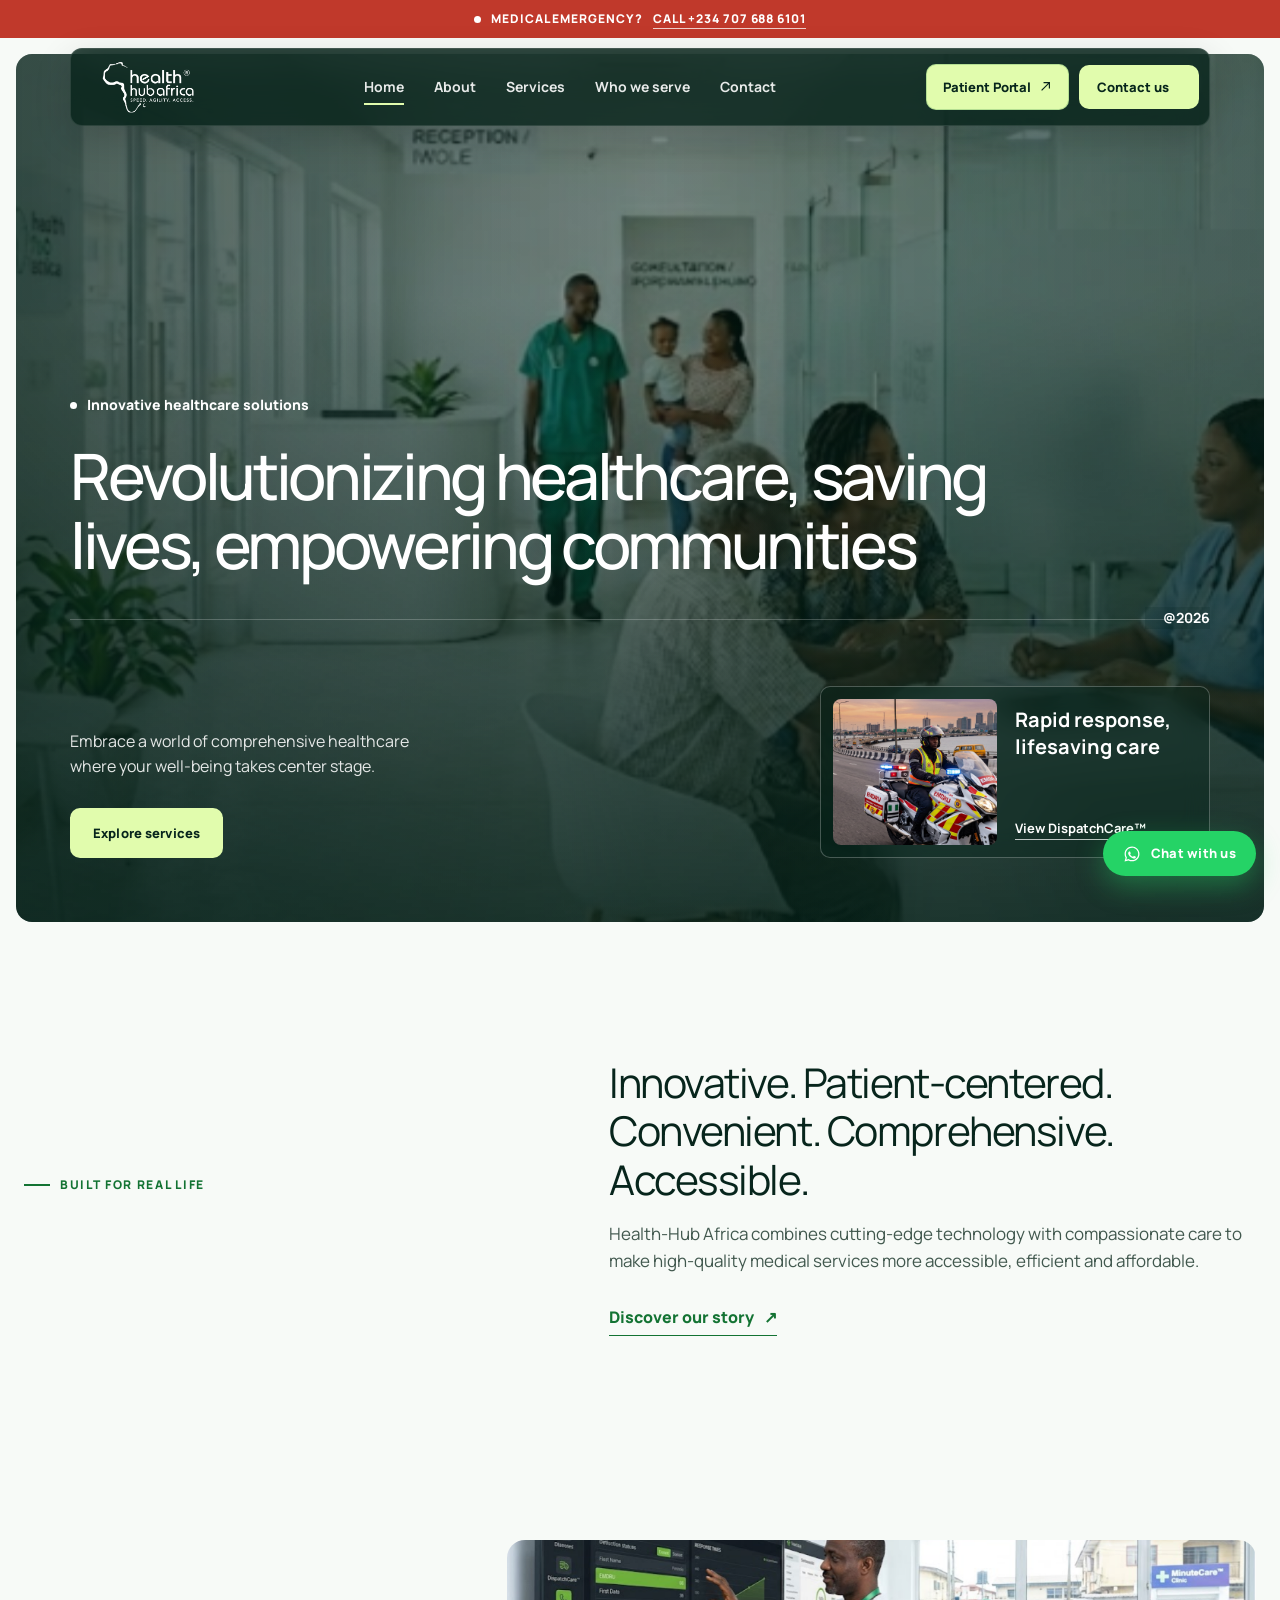
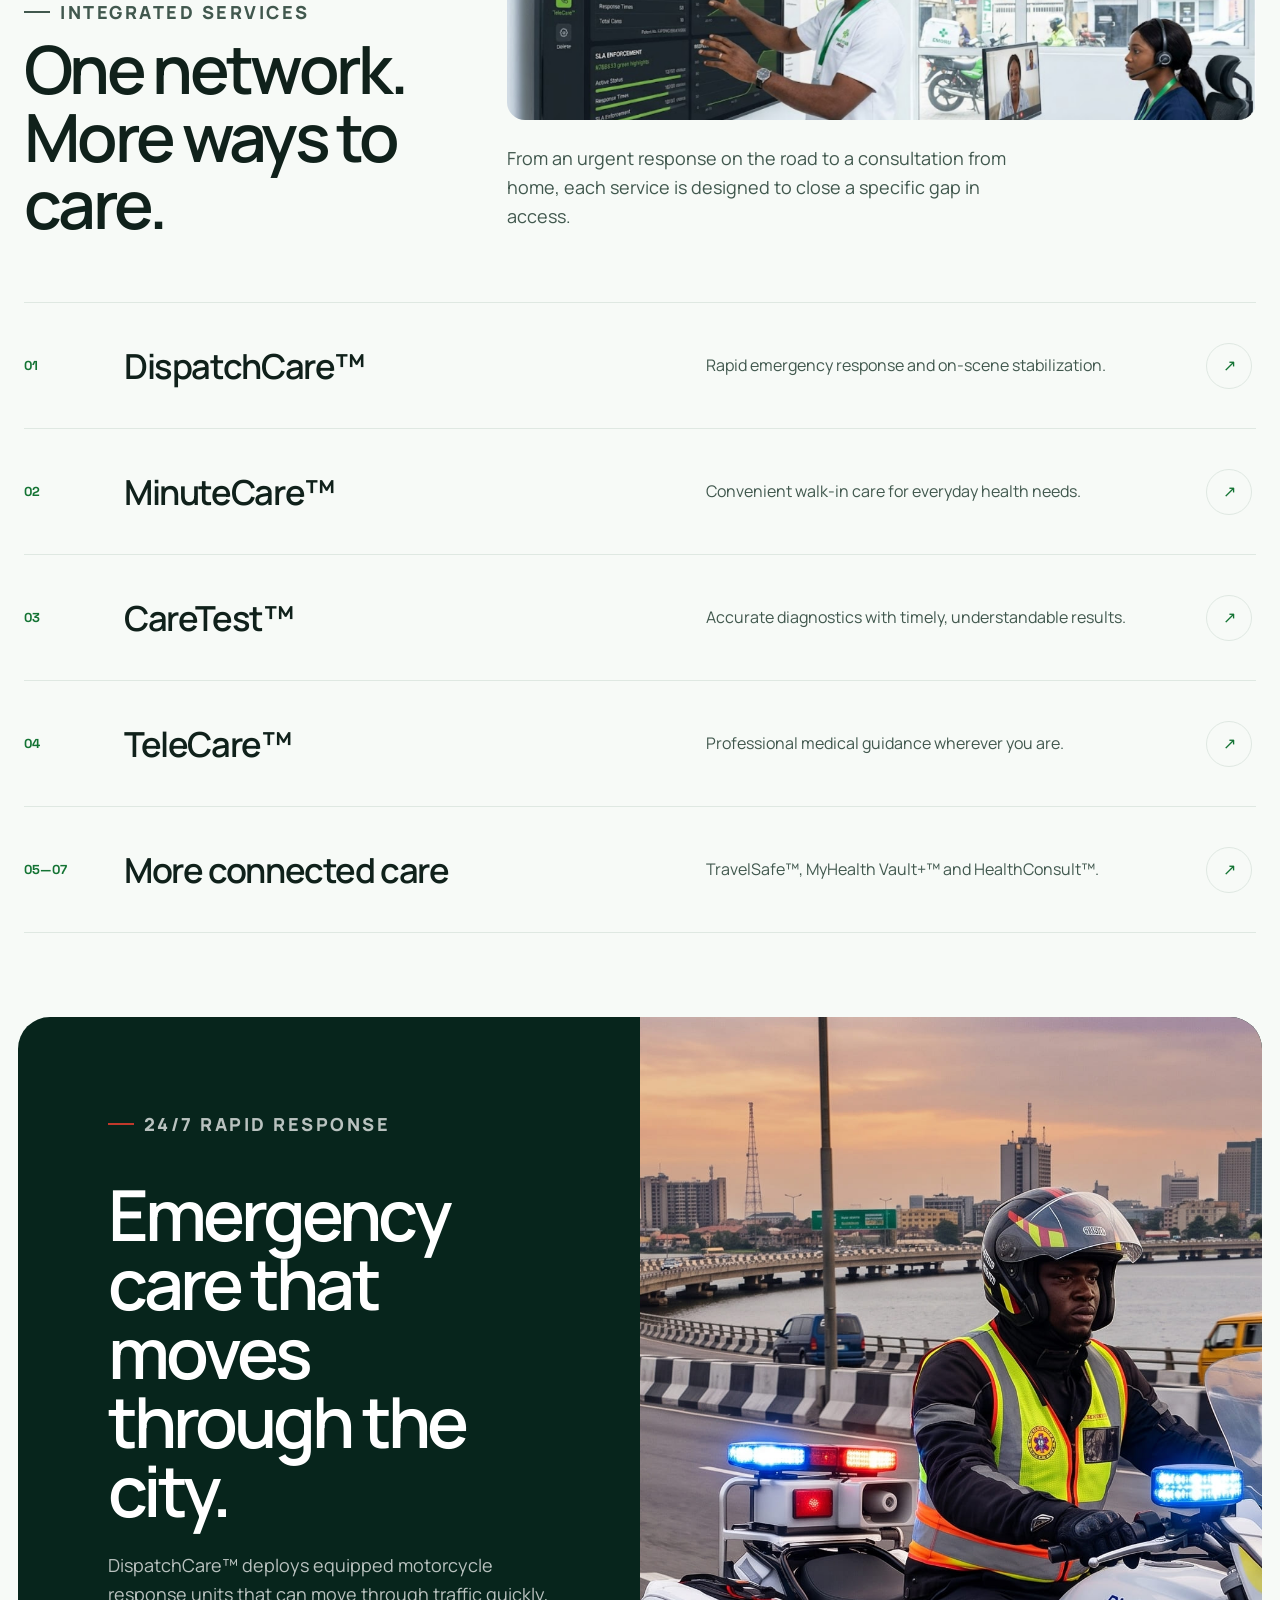
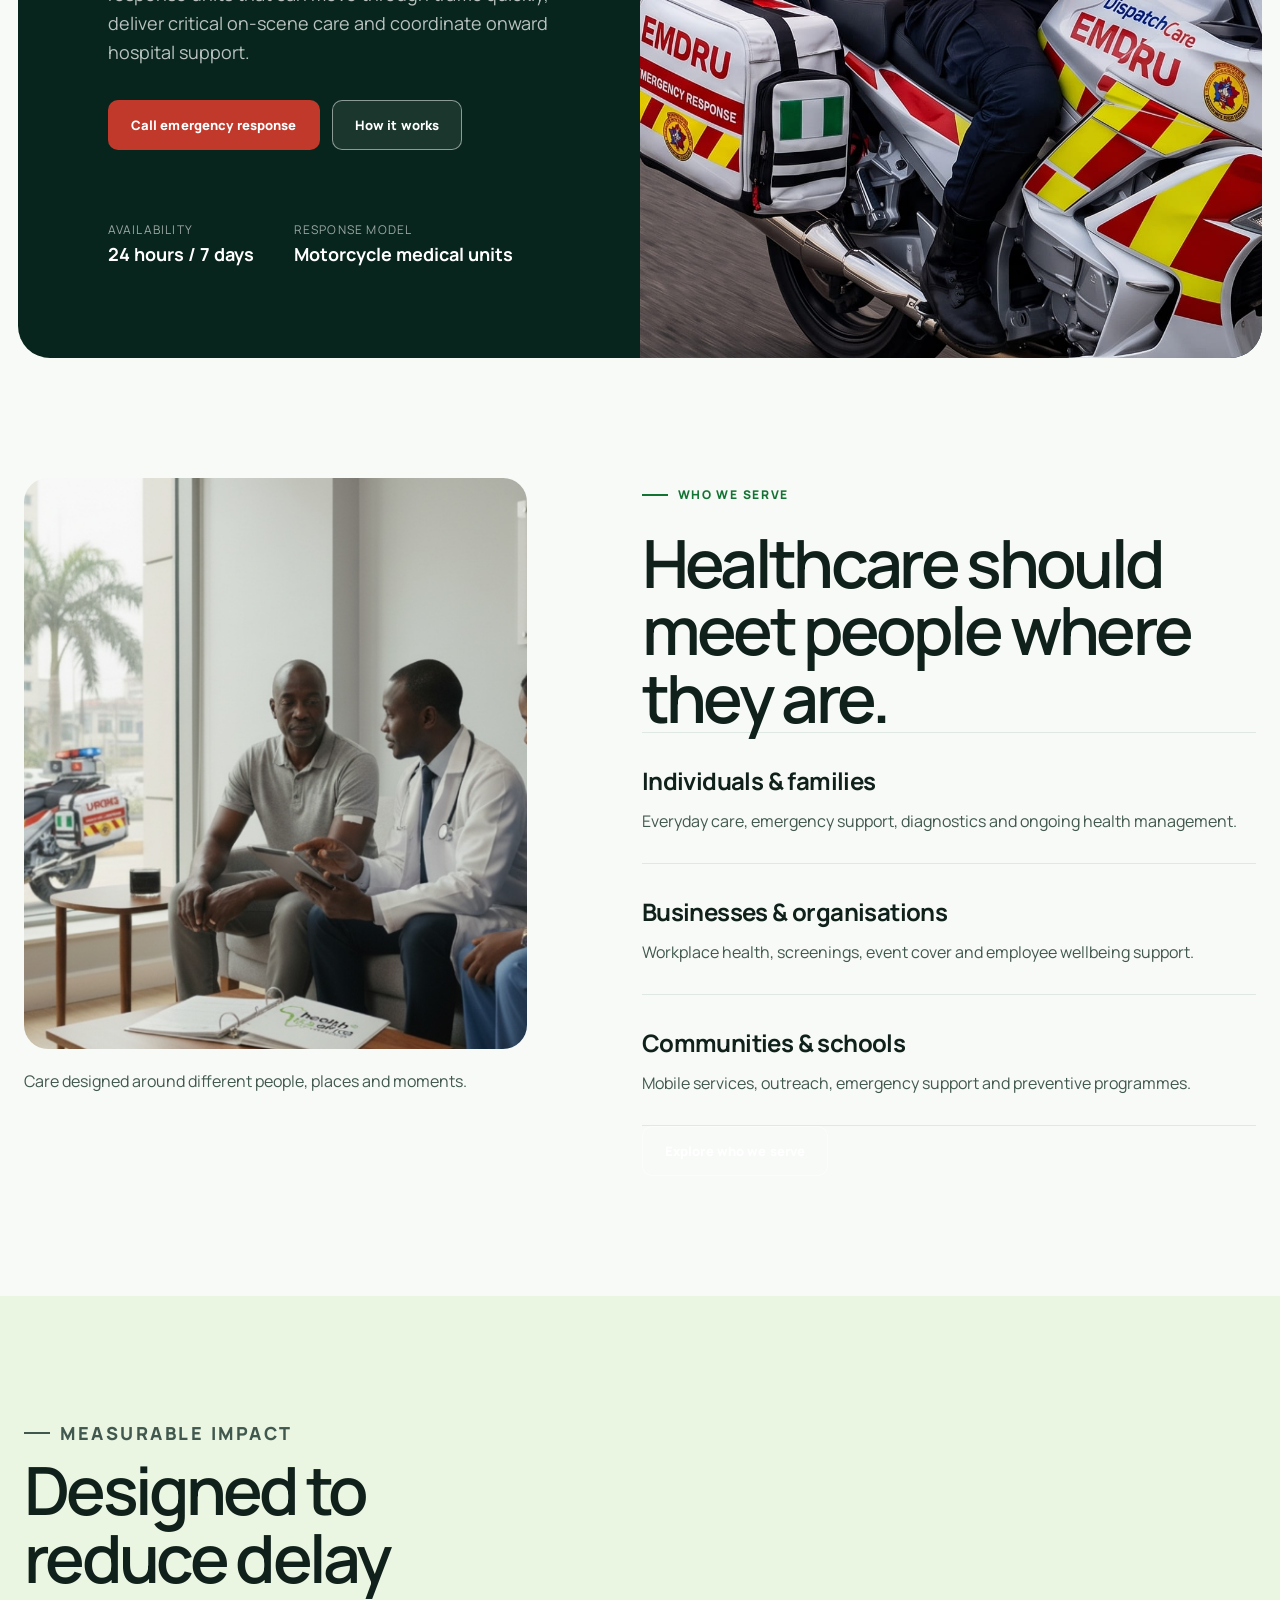
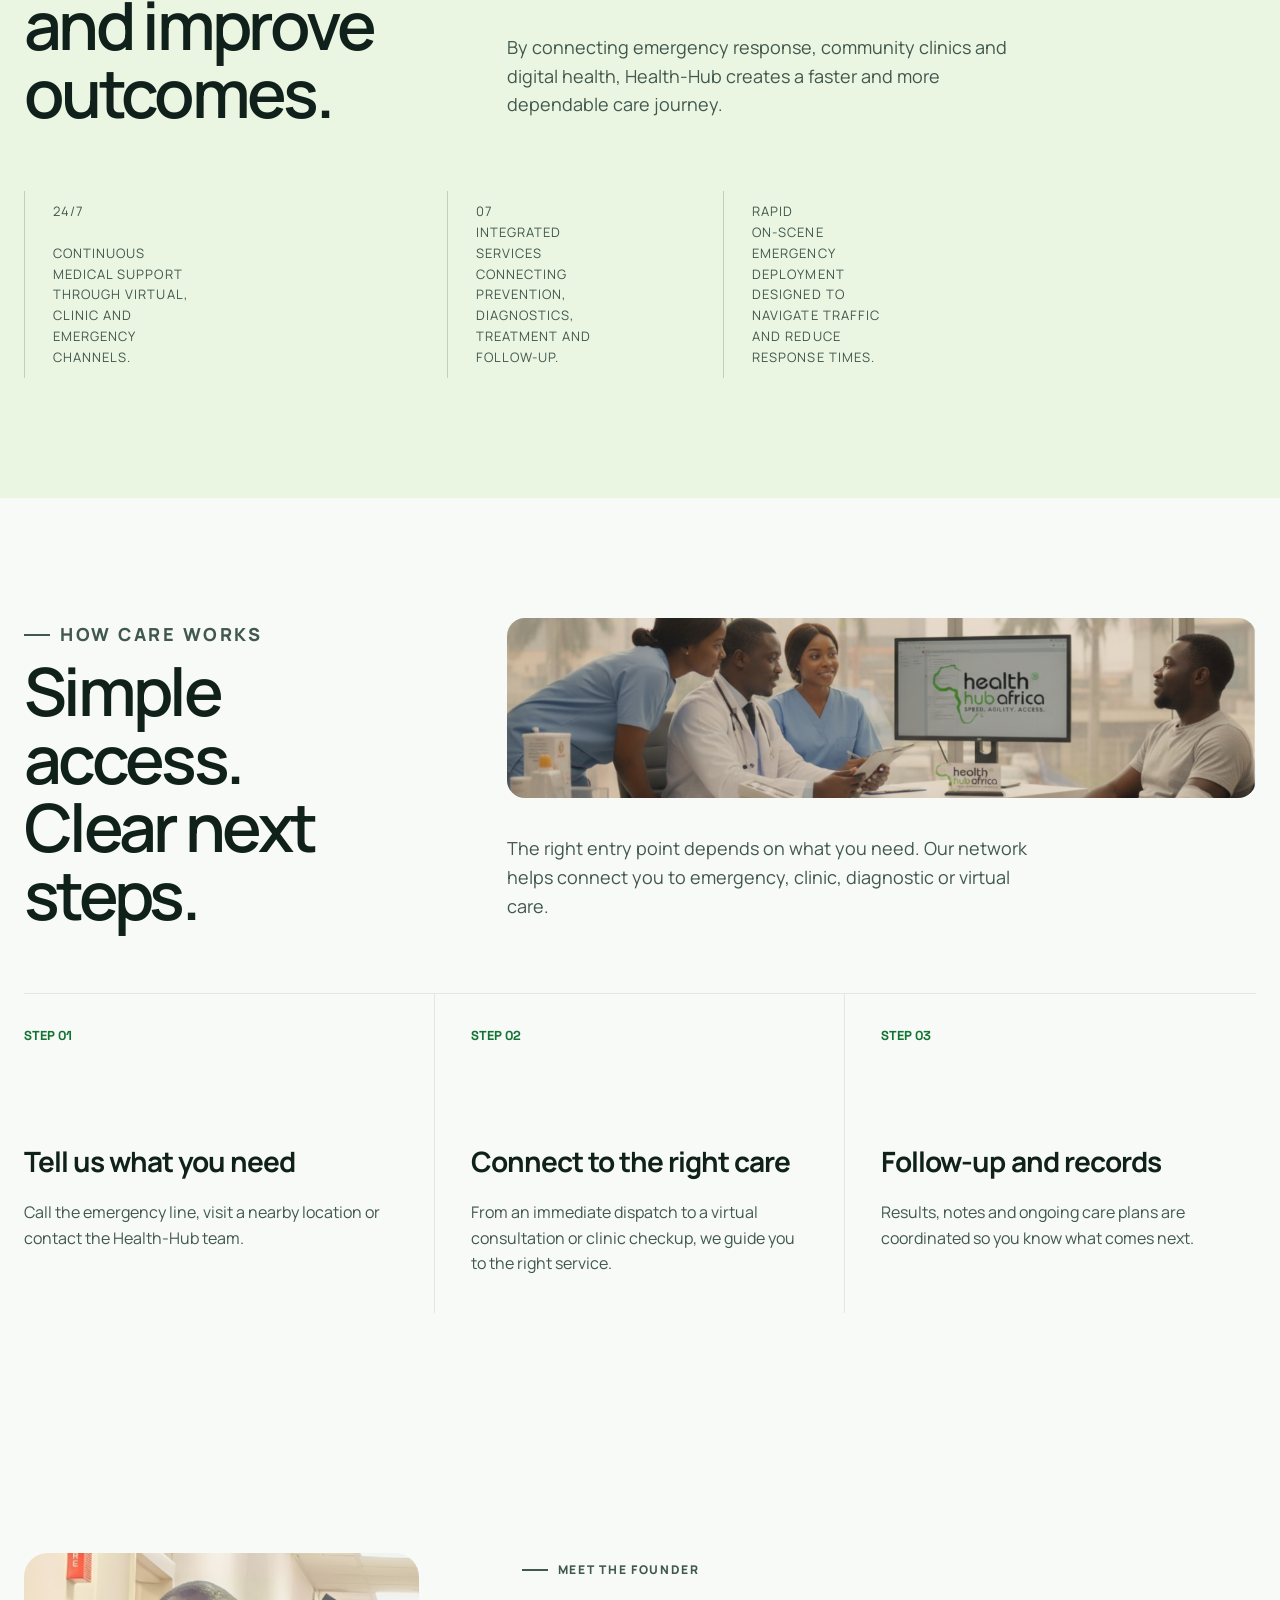
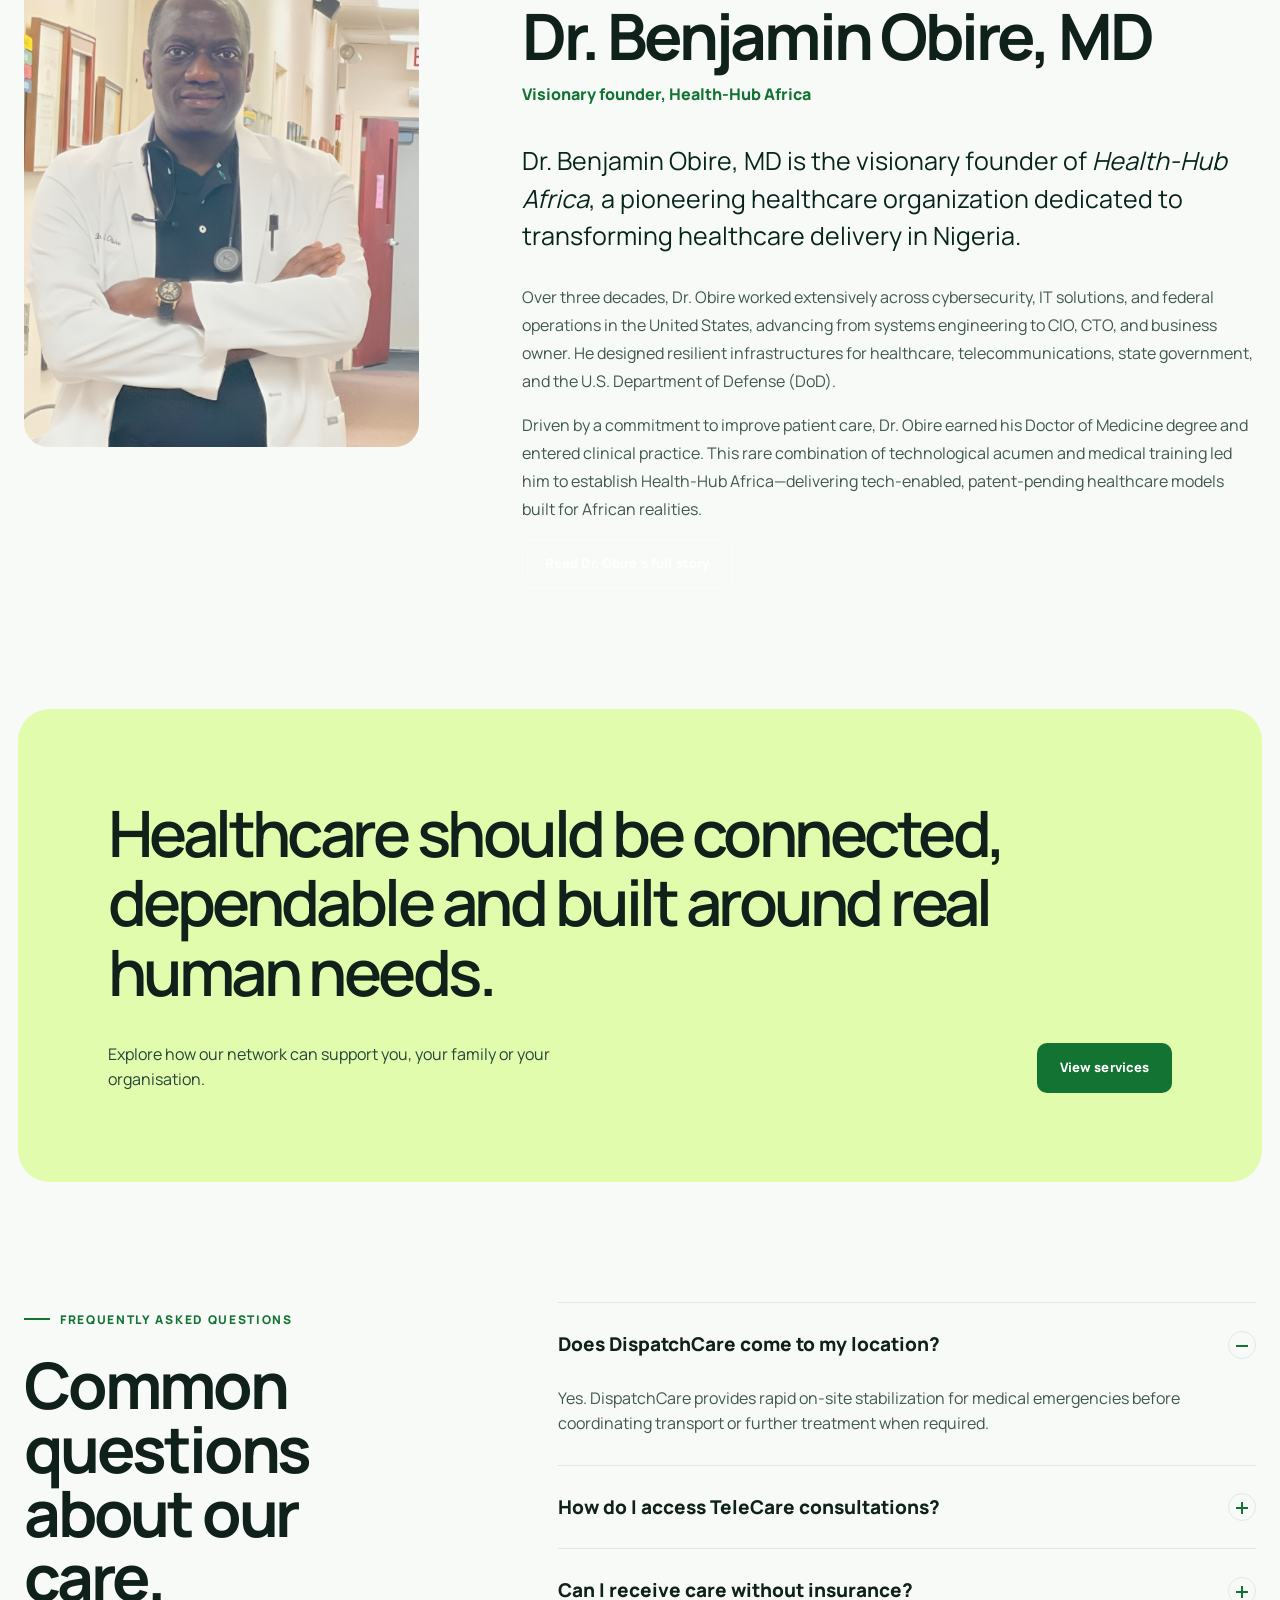
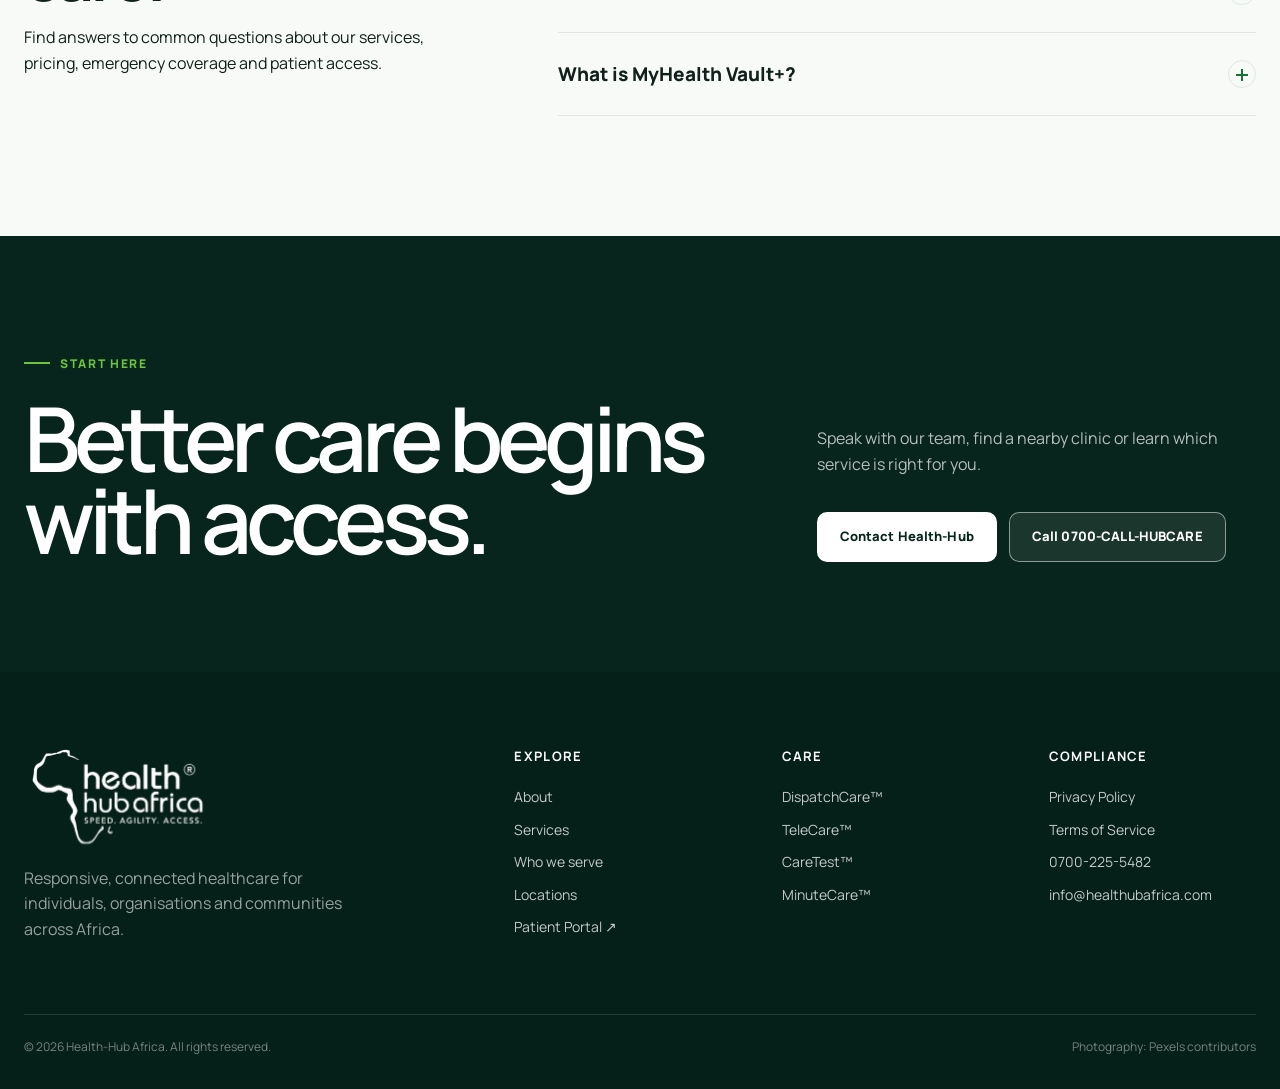
==== commit 84238a4d: "Implement clean routing, Patient Portal button, compliance pages, SEO, and UX polish" ====
--- a/index.html
+++ b/index.html
@@ -5,34 +5,81 @@
   <meta name="viewport" content="width=device-width, initial-scale=1">
   <meta name="description" content="Health-Hub Africa delivers rapid emergency response, diagnostics, telemedicine and accessible healthcare across Lagos and beyond.">
   <meta name="theme-color" content="#07251c">
-  <title>Health-Hub Africa | Responsive, connected care</title>
-  <link rel="icon" href="assets/favicon.svg" type="image/svg+xml">
+  <title>Health-Hub Africa | Responsive, Connected Care</title>
+  <link rel="icon" href="/assets/favicon.svg" type="image/svg+xml">
+  <link rel="canonical" href="https://healthubafrica.com/">
+  <!-- Open Graph -->
+  <meta property="og:type" content="website">
+  <meta property="og:site_name" content="Health-Hub Africa">
+  <meta property="og:title" content="Health-Hub Africa | Responsive, Connected Care Across Africa">
+  <meta property="og:description" content="Rapid emergency response, diagnostics, telemedicine and connected healthcare solutions across Lagos and beyond.">
+  <meta property="og:url" content="https://healthubafrica.com/">
+  <meta property="og:image" content="https://healthubafrica.com/assets/images/healthhub-logo-color.png">
+  <meta property="og:locale" content="en_NG">
+  <!-- Twitter -->
+  <meta name="twitter:card" content="summary_large_image">
+  <meta name="twitter:title" content="Health-Hub Africa | Responsive, Connected Care">
+  <meta name="twitter:description" content="Rapid emergency response, diagnostics, telemedicine and accessible healthcare across Lagos and beyond.">
+  <meta name="twitter:image" content="https://healthubafrica.com/assets/images/healthhub-logo-color.png">
   <link rel="preconnect" href="https://fonts.googleapis.com">
   <link rel="preconnect" href="https://fonts.gstatic.com" crossorigin>
-  <link href="https://fonts.googleapis.com/css2?family=Manrope:wght@400;500;600;700;800&amp;family=Space+Grotesk:wght@500;600;700&amp;display=swap" rel="stylesheet">
-  <link rel="stylesheet" href="styles.css">
-  <script type="application/ld+json">{"@context":"https://schema.org","@type":"MedicalOrganization","name":"Health-Hub Africa","url":"https://healthubafrica.com","telephone":"0700-225-5482","email":"info@healthubafrica.com","address":{"@type":"PostalAddress","streetAddress":"16 Idowu Martins Street, Victoria Island","addressLocality":"Lagos","addressCountry":"NG"}}</script>
+  <link href="https://fonts.googleapis.com/css2?family=Manrope:wght@400;500;600;700;800&family=Space+Grotesk:wght@500;600;700&display=swap" rel="stylesheet">
+  <link rel="stylesheet" href="/styles.css">
+  <script type="application/ld+json">
+  {
+    "@context": "https://schema.org",
+    "@type": "MedicalOrganization",
+    "name": "Health-Hub Africa",
+    "url": "https://healthubafrica.com",
+    "logo": "https://healthubafrica.com/assets/images/healthhub-logo-color.png",
+    "telephone": "+2347076886101",
+    "email": "info@healthubafrica.com",
+    "address": {
+      "@type": "PostalAddress",
+      "streetAddress": "16 Idowu Martins Street, Victoria Island",
+      "addressLocality": "Lagos",
+      "addressCountry": "NG"
+    },
+    "openingHoursSpecification": {
+      "@type": "OpeningHoursSpecification",
+      "dayOfWeek": ["Monday", "Tuesday", "Wednesday", "Thursday", "Friday", "Saturday", "Sunday"],
+      "opens": "00:00",
+      "closes": "23:59"
+    }
+  }
+  </script>
 </head>
 <body>
   <a class="skip-link" href="#main">Skip to content</a>
+  <div class="emergency-bar"><span class="emergency-dot"></span> Medical emergency? <a href="tel:+2347076886101">Call +234 707 688 6101</a></div>
+
   <header class="site-header home-header">
     <div class="nav-shell">
-      <a class="brand" href="index.html" aria-label="Health-Hub Africa home"><img src="assets/images/healthhub-logo-white.png" alt="Health-Hub Africa"></a>
+      <a class="brand" href="/" aria-label="Health-Hub Africa home">
+        <img src="/assets/images/healthhub-logo-white.png" alt="Health-Hub Africa">
+      </a>
       <nav class="nav-links" aria-label="Primary navigation">
-        <a class="active" href="index.html">Home</a>
-        <a href="about.html">About</a>
-        <a href="services.html">Services</a>
-        <a href="people.html">Who we serve</a>
-        <a href="contact.html">Contact</a>
+        <a class="active" href="/">Home</a>
+        <a href="/about">About</a>
+        <a href="/services">Services</a>
+        <a href="/people">Who we serve</a>
+        <a href="/contact">Contact</a>
+        <a class="nav-portal-mobile" href="https://myvaultplus.com" target="_blank" rel="noopener">Patient Portal (MyHealth Vault+) ↗</a>
       </nav>
-      <a class="header-contact" href="contact.html">Contact us</a>
+      <div class="header-actions">
+        <a class="patient-portal-btn" href="https://myvaultplus.com" target="_blank" rel="noopener">
+          Patient Portal
+          <svg viewBox="0 0 20 20" fill="none" aria-hidden="true"><path d="M4 16 16 4M7 4h9v9" stroke="currentColor" stroke-width="1.8"/></svg>
+        </a>
+        <a class="header-contact" href="/contact">Contact us</a>
+      </div>
       <button class="menu-toggle" type="button" aria-label="Open navigation" aria-expanded="false"><span></span></button>
     </div>
   </header>
 
   <main id="main">
     <section class="hero template-hero">
-      <img class="hero-image" src="assets/images/minutecare-reception.png" alt="Health-Hub Africa MinuteCare clinic reception and patient care environment">
+      <img class="hero-image" src="/assets/images/minutecare-reception.png" alt="Health-Hub Africa MinuteCare clinic reception and patient care environment">
       <div class="template-hero-inner">
         <div class="hero-title-block">
           <p class="eyebrow">Innovative healthcare solutions</p>
@@ -42,10 +89,10 @@
         <div class="hero-lower">
           <div class="hero-intro">
             <p>Embrace a world of comprehensive healthcare where your well-being takes center stage.</p>
-            <a class="button button-lime" href="services.html">Explore services</a>
-          </div>
-          <a class="hero-service-teaser" href="services.html#dispatchcare">
-            <img src="assets/images/dispatchcare.jpeg" alt="Health-Hub Africa DispatchCare rapid emergency response">
+            <a class="button button-lime" href="/services">Explore services</a>
+          </div>
+          <a class="hero-service-teaser" href="/services#dispatchcare">
+            <img src="/assets/images/dispatchcare.jpeg" alt="Health-Hub Africa DispatchCare rapid emergency response">
             <span class="teaser-copy"><strong>Rapid response,<br>lifesaving care</strong><span>View DispatchCare™</span></span>
           </a>
         </div>
@@ -58,7 +105,7 @@
         <div class="intro-copy">
           <p class="lead">Innovative. Patient-centered. Convenient. Comprehensive. Accessible.</p>
           <p>Health-Hub Africa combines cutting-edge technology with compassionate care to make high-quality medical services more accessible, efficient and affordable.</p>
-          <a class="text-link" href="about.html">Discover our story <span aria-hidden="true">↗</span></a>
+          <a class="text-link" href="/about">Discover our story <span aria-hidden="true">↗</span></a>
         </div>
       </div>
     </section>
@@ -67,14 +114,14 @@
       <div class="section-inner">
         <div class="section-head services-head reveal">
           <div><p class="eyebrow">Integrated services</p><h2>One network.<br>More ways to care.</h2></div>
-          <div class="services-intro"><img src="assets/images/telecare-command-center.png" alt="Health-Hub Africa commands dashboard and TeleCare control center"><p>From an urgent response on the road to a consultation from home, each service is designed to close a specific gap in access.</p></div>
+          <div class="services-intro"><img src="/assets/images/telecare-command-center.png" alt="Health-Hub Africa commands dashboard and TeleCare control center"><p>From an urgent response on the road to a consultation from home, each service is designed to close a specific gap in access.</p></div>
         </div>
         <div class="service-list reveal">
-          <a class="service-row" href="services.html#dispatchcare"><span class="number">01</span><h3>DispatchCare™</h3><p>Rapid emergency response and on-scene stabilization.</p><span class="arrow">↗</span></a>
-          <a class="service-row" href="services.html#minutecare"><span class="number">02</span><h3>MinuteCare™</h3><p>Convenient walk-in care for everyday health needs.</p><span class="arrow">↗</span></a>
-          <a class="service-row" href="services.html#caretest"><span class="number">03</span><h3>CareTest™</h3><p>Accurate diagnostics with timely, understandable results.</p><span class="arrow">↗</span></a>
-          <a class="service-row" href="services.html#telecare"><span class="number">04</span><h3>TeleCare™</h3><p>Professional medical guidance wherever you are.</p><span class="arrow">↗</span></a>
-          <a class="service-row" href="services.html"><span class="number">05—07</span><h3>More connected care</h3><p>TravelSafe™, MyHealth Vault+™ and HealthConsult™.</p><span class="arrow">↗</span></a>
+          <a class="service-row" href="/services#dispatchcare"><span class="number">01</span><h3>DispatchCare™</h3><p>Rapid emergency response and on-scene stabilization.</p><span class="arrow">↗</span></a>
+          <a class="service-row" href="/services#minutecare"><span class="number">02</span><h3>MinuteCare™</h3><p>Convenient walk-in care for everyday health needs.</p><span class="arrow">↗</span></a>
+          <a class="service-row" href="/services#caretest"><span class="number">03</span><h3>CareTest™</h3><p>Accurate diagnostics with timely, understandable results.</p><span class="arrow">↗</span></a>
+          <a class="service-row" href="/services#telecare"><span class="number">04</span><h3>TeleCare™</h3><p>Professional medical guidance wherever you are.</p><span class="arrow">↗</span></a>
+          <a class="service-row" href="/services"><span class="number">05—07</span><h3>More connected care</h3><p>TravelSafe™, MyHealth Vault+™ and HealthConsult™.</p><span class="arrow">↗</span></a>
         </div>
       </div>
     </section>
@@ -88,7 +135,7 @@
             <p>DispatchCare™ deploys equipped motorcycle response units that can move through traffic quickly, deliver critical on-scene care and coordinate onward hospital support.</p>
             <div class="hero-actions">
               <a class="button" style="background:#c0392b" href="tel:+2347076886101">Call emergency response</a>
-              <a class="button button-outline" href="services.html#dispatchcare">How it works</a>
+              <a class="button button-outline" href="/services#dispatchcare">How it works</a>
             </div>
           </div>
           <div class="dispatch-meta">
@@ -96,14 +143,14 @@
             <div><span>Response model</span><strong>Motorcycle medical units</strong></div>
           </div>
         </div>
-        <img class="dispatch-image" src="assets/images/emdru-traffic-response.jpeg" alt="Health-Hub Africa EMDRU emergency response motorcycle navigating Lagos traffic">
+        <img class="dispatch-image" src="/assets/images/emdru-traffic-response.jpeg" alt="Health-Hub Africa EMDRU emergency response motorcycle navigating Lagos traffic">
       </div>
     </section>
 
     <section class="section">
       <div class="section-inner audience-layout">
         <div class="audience-image-wrap reveal">
-          <img class="audience-image" src="assets/images/consultation-emdru.jpg" alt="Health-Hub Africa clinician team consulting with a patient with EMDRU unit on standby">
+          <img class="audience-image" src="/assets/images/consultation-emdru.jpg" alt="Health-Hub Africa clinician team consulting with a patient with EMDRU unit on standby">
           <p class="audience-note">Care designed around different people, places and moments.</p>
         </div>
         <div class="reveal">
@@ -113,19 +160,23 @@
             <div class="audience-item"><h3>Individuals &amp; families</h3><p>Everyday care, emergency support, diagnostics and ongoing health management.</p></div>
             <div class="audience-item"><h3>Businesses &amp; organisations</h3><p>Workplace health, screenings, event cover and employee wellbeing support.</p></div>
             <div class="audience-item"><h3>Communities &amp; schools</h3><p>Mobile services, outreach, emergency support and preventive programmes.</p></div>
-            <div class="audience-item"><h3>Seniors &amp; home-based care</h3><p>Accessible follow-up, chronic-condition support and virtual consultations.</p></div>
-          </div>
-          <a class="text-link" href="people.html">See everyone we support <span aria-hidden="true">↗</span></a>
+          </div>
+          <a class="button button-outline" href="/people">Explore who we serve</a>
         </div>
       </div>
     </section>
 
     <section class="section impact">
-      <div class="section-inner impact-grid reveal">
-        <div class="impact-copy"><p class="eyebrow">Connected healthcare</p><h2>Built for access, not waiting rooms.</h2></div>
-        <div class="impact-stat"><strong>24/7</strong><span>Emergency and virtual access</span></div>
-        <div class="impact-stat"><strong>7</strong><span>Integrated care services</span></div>
-        <div class="impact-stat"><strong>10+</strong><span>Operating locations</span></div>
+      <div class="section-inner">
+        <div class="section-head reveal">
+          <div><p class="eyebrow">Measurable impact</p><h2>Designed to reduce delay and improve outcomes.</h2></div>
+          <p>By connecting emergency response, community clinics and digital health, Health-Hub creates a faster and more dependable care journey.</p>
+        </div>
+        <div class="impact-grid">
+          <div class="impact-stat reveal"><span class="stat-number">24/7</span><span class="stat-label">Continuous medical support through virtual, clinic and emergency channels.</span></div>
+          <div class="impact-stat reveal"><span class="stat-number">07</span><span class="stat-label">Integrated services connecting prevention, diagnostics, treatment and follow-up.</span></div>
+          <div class="impact-stat reveal"><span class="stat-number">Rapid</span><span class="stat-label">On-scene emergency deployment designed to navigate traffic and reduce response times.</span></div>
+        </div>
       </div>
     </section>
 
@@ -133,56 +184,62 @@
       <div class="section-inner">
         <div class="section-head process-head reveal">
           <div><p class="eyebrow">How care works</p><h2>Simple access.<br>Clear next steps.</h2></div>
-          <div class="process-intro"><img src="assets/images/clinical-consultation.jpg" alt="Health-Hub Africa medical team reviewing patient care and records"><p>The right entry point depends on what you need. Our network helps connect you to emergency, clinic, diagnostic or virtual care.</p></div>
+          <div class="process-intro"><img src="/assets/images/clinical-consultation.jpg" alt="Health-Hub Africa medical team reviewing patient care and records"><p>The right entry point depends on what you need. Our network helps connect you to emergency, clinic, diagnostic or virtual care.</p></div>
         </div>
         <div class="process-grid reveal">
           <div class="process-step"><span class="step-no">STEP 01</span><h3>Tell us what you need</h3><p>Call the emergency line, visit a nearby location or contact the Health-Hub team.</p></div>
-          <div class="process-step"><span class="step-no">STEP 02</span><h3>Connect to the right care</h3><p>We direct you to the service and clinical team best suited to your situation.</p></div>
-          <div class="process-step"><span class="step-no">STEP 03</span><h3>Receive care and follow-up</h3><p>Get treatment, results, advice and coordinated support for what comes next.</p></div>
+          <div class="process-step"><span class="step-no">STEP 02</span><h3>Connect to the right care</h3><p>From an immediate dispatch to a virtual consultation or clinic checkup, we guide you to the right service.</p></div>
+          <div class="process-step"><span class="step-no">STEP 03</span><h3>Follow-up and records</h3><p>Results, notes and ongoing care plans are coordinated so you know what comes next.</p></div>
         </div>
       </div>
     </section>
 
     <section class="section founder-section">
       <div class="section-inner founder-grid">
-        <img class="founder-image reveal" src="assets/images/dr-obire.png" alt="Dr. Benjamin Obire, MD, Founder of Health-Hub Africa">
+        <img class="founder-image reveal" src="/assets/images/dr-obire.png" alt="Dr. Benjamin Obire, MD, Founder of Health-Hub Africa">
         <div class="founder-copy reveal">
-          <p class="eyebrow">Meet the Founder</p>
+          <p class="eyebrow">Meet the founder</p>
           <h2>Dr. Benjamin Obire, MD</h2>
-          <p class="role">Visionary Founder, Health-Hub Africa</p>
-          <p class="founder-lead">Dr. Benjamin Obire merges three decades of high-level U.S. IT, cybersecurity, and enterprise architecture experience with medical practice to redefine healthcare delivery across Africa.</p>
-          <p>By integrating cutting-edge technology with patient-centered clinical care, Dr. Obire is creating a healthcare system that is fast, secure, accessible, and compassionate for all.</p>
-          <div class="hero-actions" style="margin-top: 28px;">
-            <a class="button" href="about.html">Read full story</a>
-          </div>
+          <p class="role">Visionary founder, Health-Hub Africa</p>
+          <p class="founder-lead">Dr. Benjamin Obire, MD is the visionary founder of <em>Health-Hub Africa</em>, a pioneering healthcare organization dedicated to transforming healthcare delivery in Nigeria.</p>
+          <p>Over three decades, Dr. Obire worked extensively across cybersecurity, IT solutions, and federal operations in the United States, advancing from systems engineering to CIO, CTO, and business owner. He designed resilient infrastructures for healthcare, telecommunications, state government, and the U.S. Department of Defense (DoD).</p>
+          <p>Driven by a commitment to improve patient care, Dr. Obire earned his Doctor of Medicine degree and entered clinical practice. This rare combination of technological acumen and medical training led him to establish Health-Hub Africa—delivering tech-enabled, patent-pending healthcare models built for African realities.</p>
+          <a class="button button-outline" href="/about">Read Dr. Obire’s full story</a>
         </div>
       </div>
     </section>
 
     <section class="quote-panel reveal">
-      <blockquote>“We believe healthcare should be accessible to everyone.”</blockquote>
-      <div class="quote-meta"><p>Our mission is to improve the accessibility, quality and responsiveness of healthcare through technology, comprehensive services and patient-centred care.</p><a class="button" href="about.html">About Health-Hub</a></div>
-    </section>
-
-    <section class="section">
+      <blockquote>Healthcare should be connected, dependable and built around real human needs.</blockquote>
+      <div class="quote-meta">
+        <p>Explore how our network can support you, your family or your organisation.</p>
+        <a class="button" href="/services">View services</a>
+      </div>
+    </section>
+
+    <section class="section faq-section" id="faq">
       <div class="section-inner faq-layout">
-        <div class="faq-intro reveal"><p class="eyebrow">Frequently asked</p><h2>Answers,<br>clearly.</h2></div>
+        <div class="faq-intro reveal">
+          <p class="eyebrow">Frequently asked questions</p>
+          <h2>Common questions<br>about our care.</h2>
+          <p>Find answers to common questions about our services, pricing, emergency coverage and patient access.</p>
+        </div>
         <div class="faq-list reveal">
           <div class="faq-item open">
             <button class="faq-question" type="button" aria-expanded="true">Does DispatchCare come to my location?<span class="faq-icon"></span></button>
             <div class="faq-answer"><div><p>Yes. DispatchCare provides rapid on-site stabilization for medical emergencies before coordinating transport or further treatment when required.</p></div></div>
           </div>
           <div class="faq-item">
-            <button class="faq-question" type="button" aria-expanded="false">Who provides the emergency care?<span class="faq-icon"></span></button>
-            <div class="faq-answer"><div><p>Response teams can include trained physicians, nurses, paramedics, medical technicians and other professionals based on the situation.</p></div></div>
+            <button class="faq-question" type="button" aria-expanded="false">How do I access TeleCare consultations?<span class="faq-icon"></span></button>
+            <div class="faq-answer"><div><p>TeleCare consultations can be initiated 24/7 by calling our service line or scheduling directly through our team and patient portal.</p></div></div>
           </div>
           <div class="faq-item">
             <button class="faq-question" type="button" aria-expanded="false">Can I receive care without insurance?<span class="faq-icon"></span></button>
-            <div class="faq-answer"><div><p>Yes. Health-Hub supports patients with and without insurance. Contact the team for current service costs and available payment options.</p></div></div>
+            <div class="faq-answer"><div><p>Yes. Health-Hub supports patients with and without insurance. We offer transparent published rates, flexible payment plans, and accept major HMO partners including AXA Mansard, Leadway, and Hygeia.</p></div></div>
           </div>
           <div class="faq-item">
-            <button class="faq-question" type="button" aria-expanded="false">Where are Health-Hub services available?<span class="faq-icon"></span></button>
-            <div class="faq-answer"><div><p>Health-Hub operates across multiple Lagos locations and supports communities through mobile and virtual services. Contact us to confirm the nearest option.</p></div></div>
+            <button class="faq-question" type="button" aria-expanded="false">What is MyHealth Vault+?<span class="faq-icon"></span></button>
+            <div class="faq-answer"><div><p>MyHealth Vault+ is our patient-controlled digital health platform available at <a class="text-link" href="https://myvaultplus.com" target="_blank" rel="noopener">myvaultplus.com</a>, allowing you to access and manage your medical records, test results, and emergency profiles securely.</p></div></div>
           </div>
         </div>
       </div>
@@ -191,20 +248,59 @@
     <section class="contact-band">
       <div class="contact-band-inner reveal">
         <div><p class="eyebrow">Start here</p><h2>Better care begins with access.</h2></div>
-        <div class="contact-band-copy"><p>Speak with our team, find a nearby clinic or learn which service is right for you.</p><div class="hero-actions"><a class="button button-light" href="contact.html">Contact Health-Hub</a><a class="button button-outline" href="tel:07002255482">Call 0700-CALL-HUBCARE</a></div></div>
+        <div class="contact-band-copy">
+          <p>Speak with our team, find a nearby clinic or learn which service is right for you.</p>
+          <div class="hero-actions">
+            <a class="button button-light" href="/contact">Contact Health-Hub</a>
+            <a class="button button-outline" href="tel:07002255482">Call 0700-CALL-HUBCARE</a>
+          </div>
+        </div>
       </div>
     </section>
   </main>
 
   <footer class="site-footer">
     <div class="footer-grid">
-      <div class="footer-brand"><a class="footer-logo" href="index.html" aria-label="Health-Hub Africa home"><img src="assets/images/healthhub-logo-white.png" alt="Health-Hub Africa"></a><p>Responsive, connected healthcare for individuals, organisations and communities across Africa.</p></div>
-      <div class="footer-col"><h3>Explore</h3><a href="about.html">About</a><a href="services.html">Services</a><a href="people.html">Who we serve</a><a href="contact.html">Locations</a></div>
-      <div class="footer-col"><h3>Care</h3><a href="services.html#dispatchcare">DispatchCare™</a><a href="services.html#telecare">TeleCare™</a><a href="services.html#caretest">CareTest™</a><a href="services.html#minutecare">MinuteCare™</a></div>
-      <div class="footer-col"><h3>Contact</h3><a href="tel:07002255482">0700-225-5482</a><a href="mailto:info@healthubafrica.com">info@healthubafrica.com</a><span>Victoria Island, Lagos</span><span>Open 24/7</span></div>
+      <div class="footer-brand">
+        <a class="footer-logo" href="/" aria-label="Health-Hub Africa home">
+          <img src="/assets/images/healthhub-logo-white.png" alt="Health-Hub Africa">
+        </a>
+        <p>Responsive, connected healthcare for individuals, organisations and communities across Africa.</p>
+      </div>
+      <div class="footer-col">
+        <h3>Explore</h3>
+        <a href="/about">About</a>
+        <a href="/services">Services</a>
+        <a href="/people">Who we serve</a>
+        <a href="/contact">Locations</a>
+        <a href="https://myvaultplus.com" target="_blank" rel="noopener">Patient Portal ↗</a>
+      </div>
+      <div class="footer-col">
+        <h3>Care</h3>
+        <a href="/services#dispatchcare">DispatchCare™</a>
+        <a href="/services#telecare">TeleCare™</a>
+        <a href="/services#caretest">CareTest™</a>
+        <a href="/services#minutecare">MinuteCare™</a>
+      </div>
+      <div class="footer-col">
+        <h3>Compliance</h3>
+        <a href="/privacy">Privacy Policy</a>
+        <a href="/terms">Terms of Service</a>
+        <a href="tel:07002255482">0700-225-5482</a>
+        <a href="mailto:info@healthubafrica.com">info@healthubafrica.com</a>
+      </div>
     </div>
-    <div class="footer-bottom"><span>© <span data-year></span> Health-Hub Africa. All rights reserved.</span><span>Built by <a href="https://maxmarkagency.com">Maxmark Agency</a></span></div>
+    <div class="footer-bottom">
+      <span>© <span data-year></span> Health-Hub Africa. All rights reserved.</span>
+      <span>Photography: Pexels contributors</span>
+    </div>
   </footer>
-  <script src="script.js"></script>
+
+  <a class="whatsapp-float" href="https://wa.me/2347076886101?text=Hello%20Health-Hub%20Africa%2C%20I%20would%20like%20to%20make%20an%20inquiry" target="_blank" rel="noopener" aria-label="Chat with Health-Hub on WhatsApp">
+    <svg viewBox="0 0 24 24" aria-hidden="true"><path d="M12.04 2c-5.46 0-9.91 4.45-9.91 9.91 0 1.75.46 3.45 1.32 4.95L2.05 22l5.25-1.38c1.45.79 3.08 1.21 4.74 1.21 5.46 0 9.91-4.45 9.91-9.91 0-2.65-1.03-5.14-2.9-7.01A9.82 9.82 0 0 0 12.04 2m.01 1.67c2.2 0 4.26.86 5.82 2.42a8.23 8.23 0 0 1 2.41 5.83c0 4.54-3.7 8.24-8.24 8.24-1.48 0-2.93-.4-4.2-1.15l-.3-.18-3.12.82.83-3.04-.2-.31a8.19 8.19 0 0 1-1.26-4.38c0-4.54 3.7-8.24 8.24-8.24m4.52 11.66c-.25-.13-1.47-.72-1.7-.81-.23-.08-.39-.13-.56.13-.17.25-.64.81-.79.97-.14.17-.29.19-.54.06-.25-.13-1.06-.39-2.02-1.24-.75-.67-1.26-1.5-1.4-1.75-.15-.25-.02-.39.11-.51.11-.11.25-.29.38-.44.12-.14.17-.25.25-.42.08-.17.04-.31-.02-.44-.06-.13-.56-1.35-.77-1.85-.2-.49-.41-.42-.56-.43h-.48c-.17 0-.44.06-.67.31-.23.25-.88.86-.88 2.1 0 1.24.9 2.44 1.03 2.61.12.17 1.78 2.72 4.31 3.81.6.26 1.07.42 1.44.53.61.2 1.16.17 1.6.11.49-.07 1.47-.6 1.68-1.18.21-.58.21-1.08.15-1.18-.06-.1-.23-.17-.48-.29z"/></svg>
+    <span>Chat with us</span>
+  </a>
+
+  <script src="/script.js"></script>
 </body>
 </html>
--- a/styles.css
+++ b/styles.css
@@ -146,6 +146,35 @@
 
 .nav-links a:hover::after,
 .nav-links a.active::after { right: 0; }
+
+.header-actions {
+  display: flex;
+  align-items: center;
+  gap: 10px;
+}
+
+.patient-portal-btn {
+  display: inline-flex;
+  align-items: center;
+  gap: 8px;
+  padding: 12px 16px;
+  border-radius: 10px;
+  background: var(--lime-soft);
+  color: var(--forest);
+  border: 1px solid rgba(19, 115, 51, 0.22);
+  font-size: 13px;
+  font-weight: 800;
+  letter-spacing: -.01em;
+  transition: transform .25s var(--ease), background .25s ease, box-shadow .25s ease;
+}
+
+.patient-portal-btn:hover {
+  transform: translateY(-2px);
+  background: #d6f99c;
+  box-shadow: 0 4px 16px rgba(109, 196, 63, 0.25);
+}
+
+.patient-portal-btn svg { width: 13px; height: 13px; }
 
 .header-contact {
   display: inline-flex;
@@ -839,3 +868,228 @@
   *, *::before, *::after { scroll-behavior: auto !important; animation: none !important; transition-duration: .01ms !important; }
   .reveal { opacity: 1; transform: none; }
 }
+
+/* --- Mobile Portal Link in Menu Drawer --- */
+.nav-portal-mobile {
+  display: none;
+}
+
+@media (max-width: 780px) {
+  .nav-portal-mobile {
+    display: flex !important;
+    align-items: center;
+    justify-content: space-between;
+    width: 100%;
+    margin-top: 24px;
+    padding: 16px 20px !important;
+    border-radius: 12px;
+    background: var(--lime-soft) !important;
+    color: var(--forest) !important;
+    font-size: 16px !important;
+    font-weight: 800 !important;
+    border: 1px solid rgba(19, 115, 51, 0.25);
+    box-shadow: 0 4px 14px rgba(7, 37, 28, 0.08);
+  }
+}
+
+/* --- WhatsApp Floating Action --- */
+.whatsapp-float {
+  position: fixed;
+  right: 24px;
+  bottom: 24px;
+  z-index: 99;
+  display: inline-flex;
+  align-items: center;
+  gap: 10px;
+  padding: 12px 20px;
+  border-radius: 999px;
+  background: #25d366;
+  color: #ffffff;
+  font-size: 13px;
+  font-weight: 800;
+  letter-spacing: .02em;
+  box-shadow: 0 10px 28px rgba(37, 211, 102, 0.38);
+  transition: transform .25s var(--ease), box-shadow .25s ease;
+}
+
+.whatsapp-float:hover {
+  transform: translateY(-3px) scale(1.02);
+  box-shadow: 0 14px 34px rgba(37, 211, 102, 0.48);
+}
+
+.whatsapp-float svg {
+  width: 18px;
+  height: 18px;
+  fill: currentColor;
+  flex: 0 0 auto;
+}
+
+@media (max-width: 600px) {
+  .whatsapp-float {
+    right: 18px;
+    bottom: 18px;
+    padding: 14px;
+    border-radius: 50%;
+  }
+  .whatsapp-float span {
+    display: none;
+  }
+}
+
+/* --- Interactive Contact & Booking Form --- */
+.contact-form-shell {
+  background: var(--white);
+  border: 1px solid var(--border);
+  border-radius: 20px;
+  padding: 44px;
+  box-shadow: var(--shadow);
+}
+
+.form-grid {
+  display: grid;
+  grid-template-columns: 1fr 1fr;
+  gap: 20px;
+}
+
+.form-group.full {
+  grid-column: 1 / -1;
+}
+
+.form-group label {
+  display: block;
+  font-size: 12px;
+  font-weight: 800;
+  color: var(--forest);
+  margin-bottom: 8px;
+  text-transform: uppercase;
+  letter-spacing: .06em;
+}
+
+.form-input, .form-select, .form-textarea {
+  width: 100%;
+  padding: 13px 16px;
+  border: 1px solid var(--border);
+  border-radius: 10px;
+  background: var(--warm);
+  color: var(--ink);
+  font-size: 14px;
+  font-family: inherit;
+  transition: border-color .2s ease, background .2s ease, box-shadow .2s ease;
+}
+
+.form-input:focus, .form-select:focus, .form-textarea:focus {
+  outline: none;
+  border-color: var(--green);
+  background: var(--white);
+  box-shadow: 0 0 0 4px rgba(19, 115, 51, 0.12);
+}
+
+.form-textarea {
+  resize: vertical;
+  min-height: 110px;
+}
+
+.form-feedback {
+  display: none;
+  padding: 14px 18px;
+  border-radius: 10px;
+  margin-top: 18px;
+  font-size: 14px;
+  font-weight: 600;
+}
+
+.form-feedback.is-visible {
+  display: block;
+}
+
+.form-feedback.success {
+  background: var(--mint-wash);
+  color: var(--forest);
+  border: 1px solid var(--mint);
+}
+
+@media (max-width: 600px) {
+  .contact-form-shell {
+    padding: 28px 20px;
+  }
+  .form-grid {
+    grid-template-columns: 1fr;
+  }
+}
+
+/* --- Legal & Compliance Layout --- */
+.legal-shell {
+  max-width: 860px;
+  margin: 0 auto;
+}
+
+.legal-section {
+  padding: 36px 0;
+  border-bottom: 1px solid var(--border);
+}
+
+.legal-section:last-child {
+  border-bottom: none;
+}
+
+.legal-section h2 {
+  font-family: "Space Grotesk", sans-serif;
+  font-size: clamp(22px, 3.2vw, 30px);
+  color: var(--forest);
+  margin-top: 0;
+  margin-bottom: 16px;
+  letter-spacing: -.02em;
+}
+
+.legal-section p, .legal-section li {
+  color: var(--text-soft);
+  font-size: 16px;
+  line-height: 1.7;
+}
+
+.legal-section ul {
+  padding-left: 20px;
+  margin: 16px 0;
+}
+
+.legal-section li {
+  margin-bottom: 10px;
+}
+
+.legal-highlight {
+  padding: 22px 26px;
+  background: var(--mint-wash);
+  border-left: 4px solid var(--green);
+  border-radius: 0 12px 12px 0;
+  margin: 24px 0;
+}
+
+.legal-highlight p {
+  color: var(--forest);
+  margin: 0;
+  font-weight: 600;
+}
+
+/* --- 404 Error Page --- */
+.error-hero {
+  min-height: 60vh;
+  display: flex;
+  align-items: center;
+  justify-content: center;
+  text-align: center;
+  padding: 80px 20px;
+}
+
+.error-hero-inner {
+  max-width: 620px;
+}
+
+.error-badge {
+  display: inline-block;
+  font-family: "Space Grotesk", sans-serif;
+  font-size: clamp(72px, 15vw, 130px);
+  font-weight: 700;
+  line-height: 1;
+  color: var(--green);
+  margin-bottom: 12px;
+}
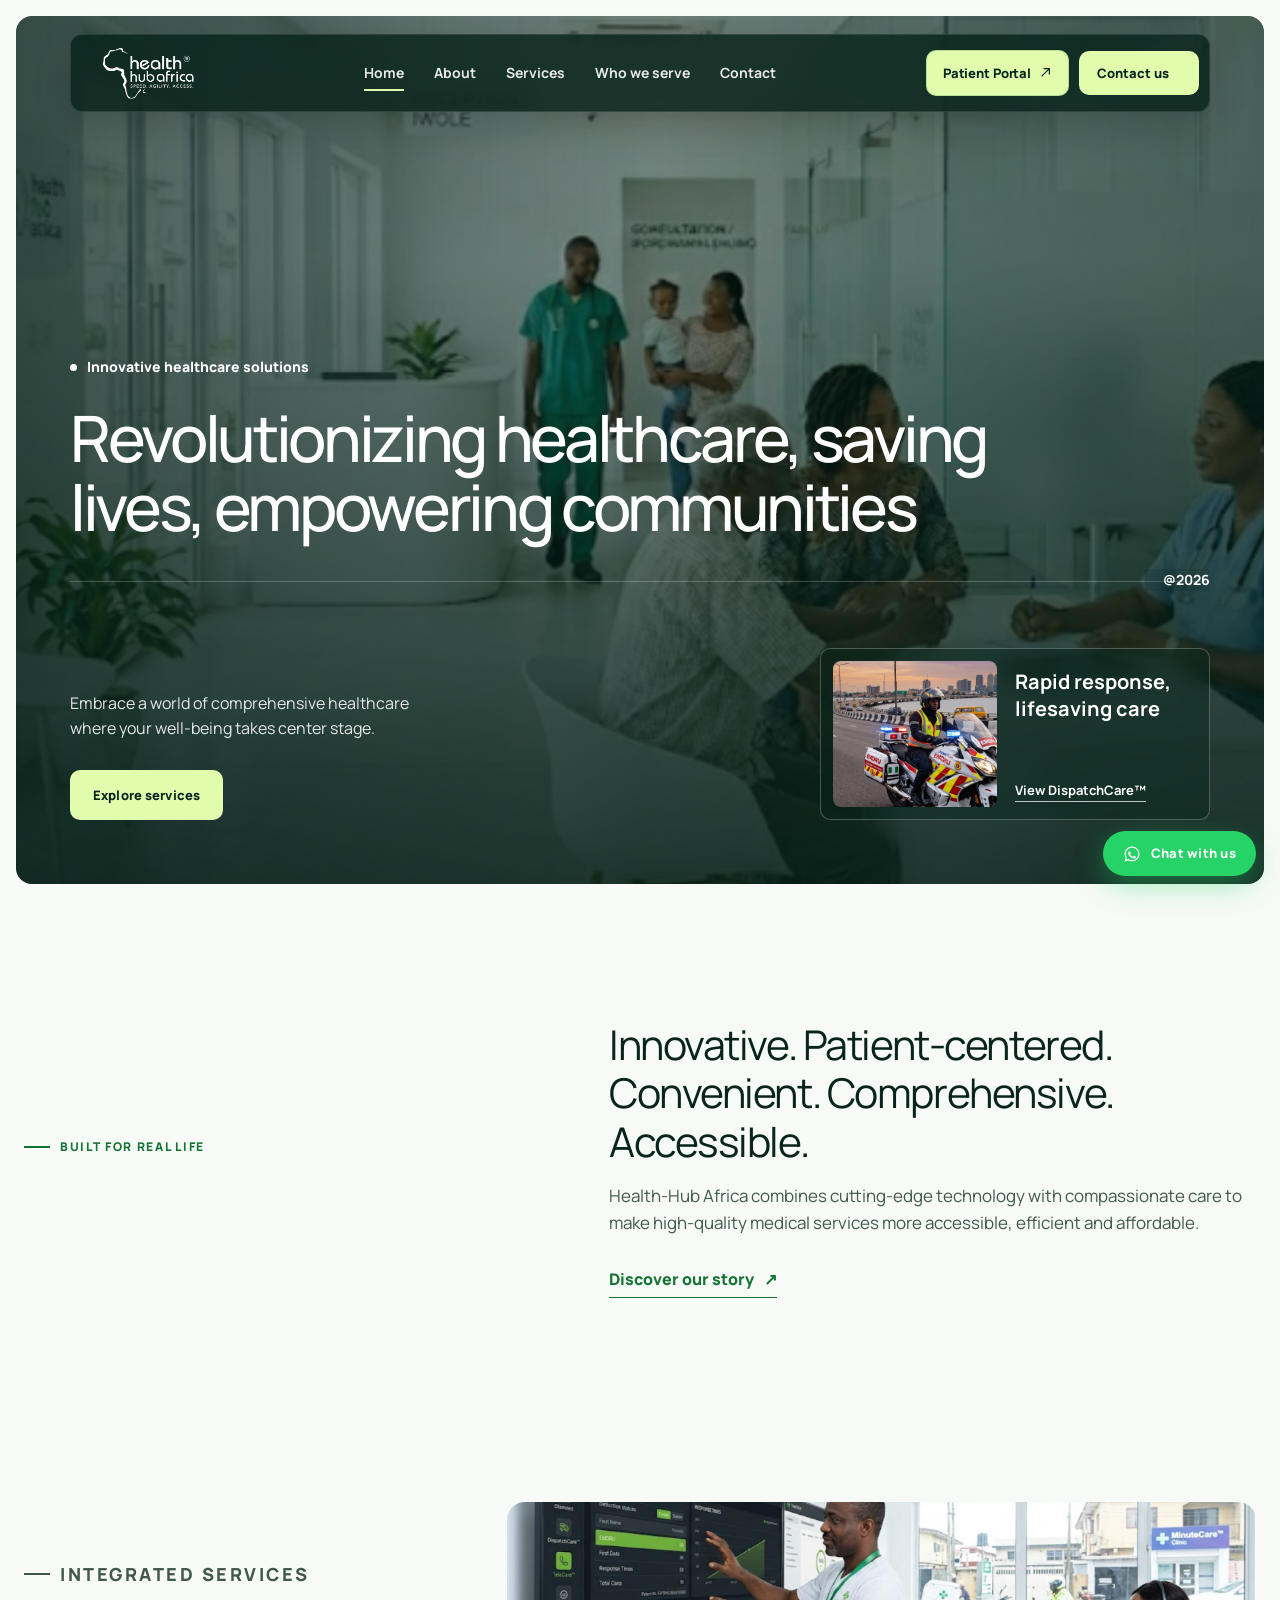
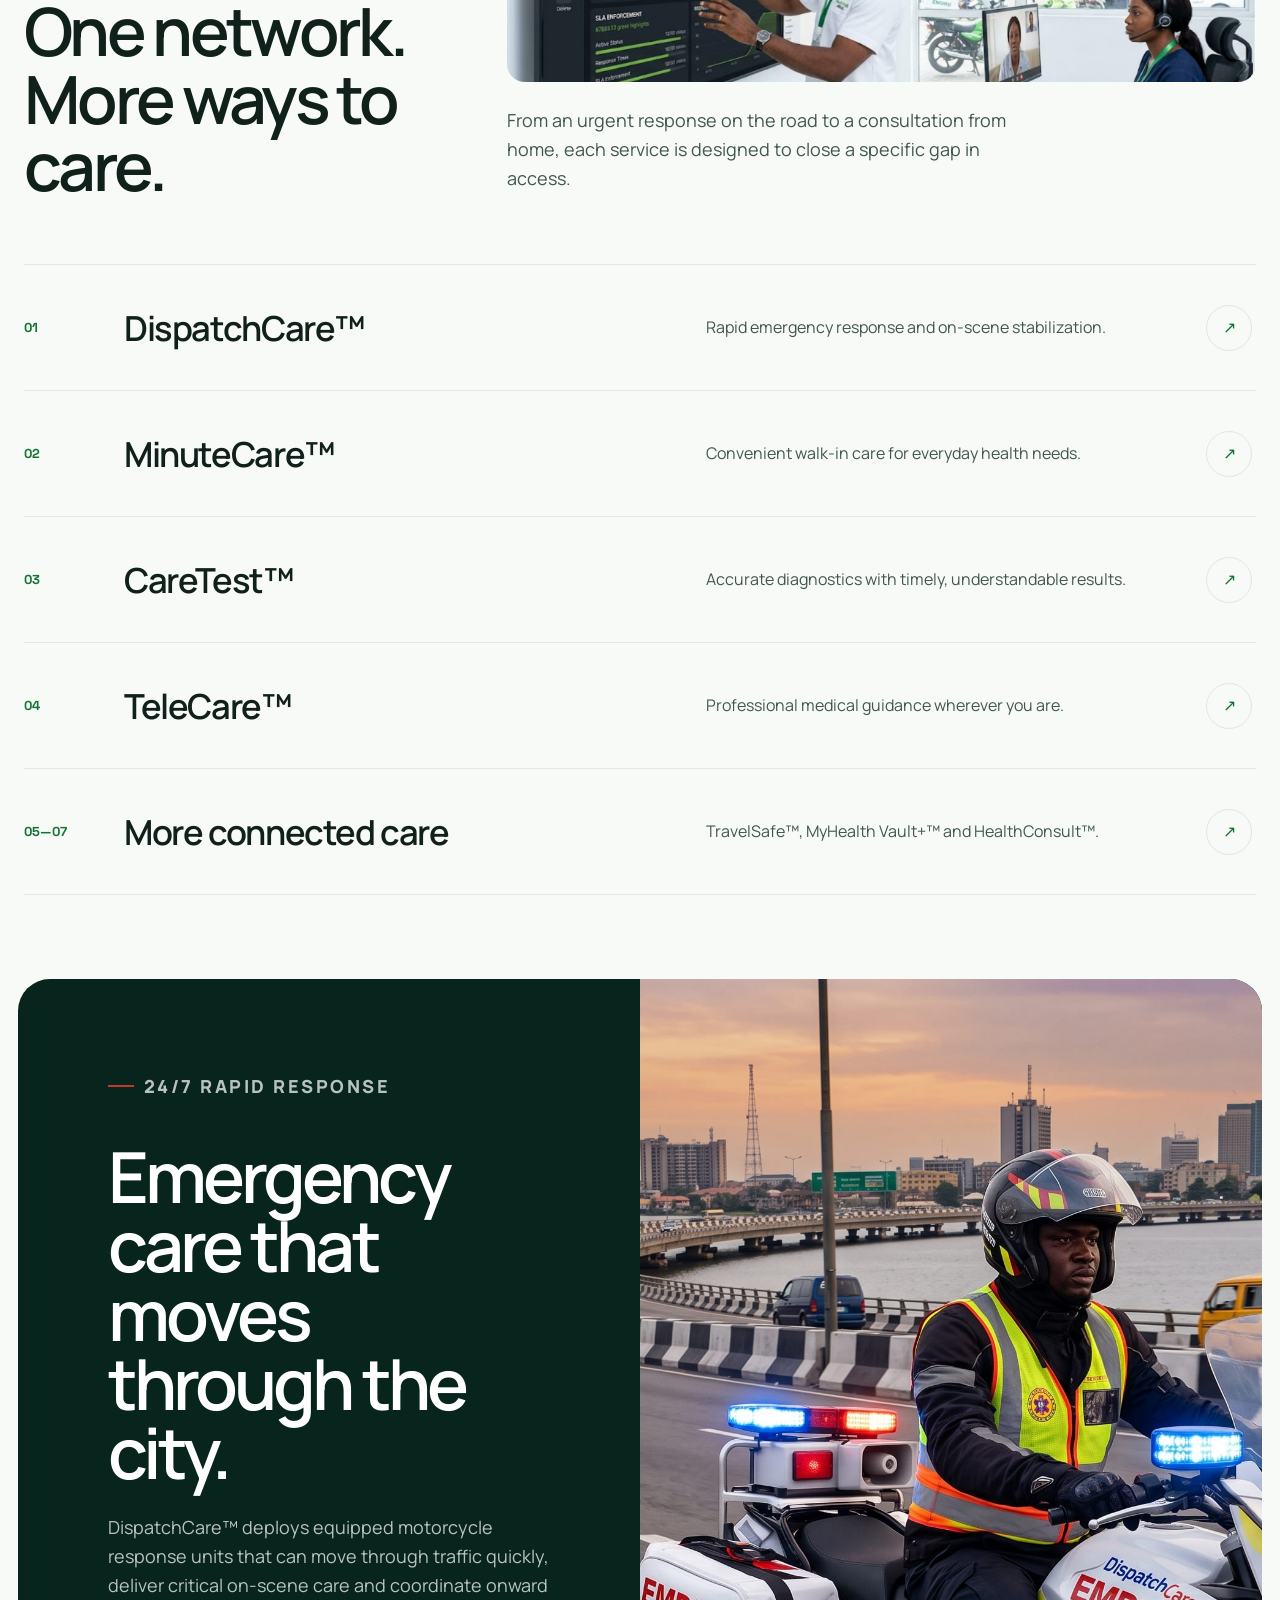
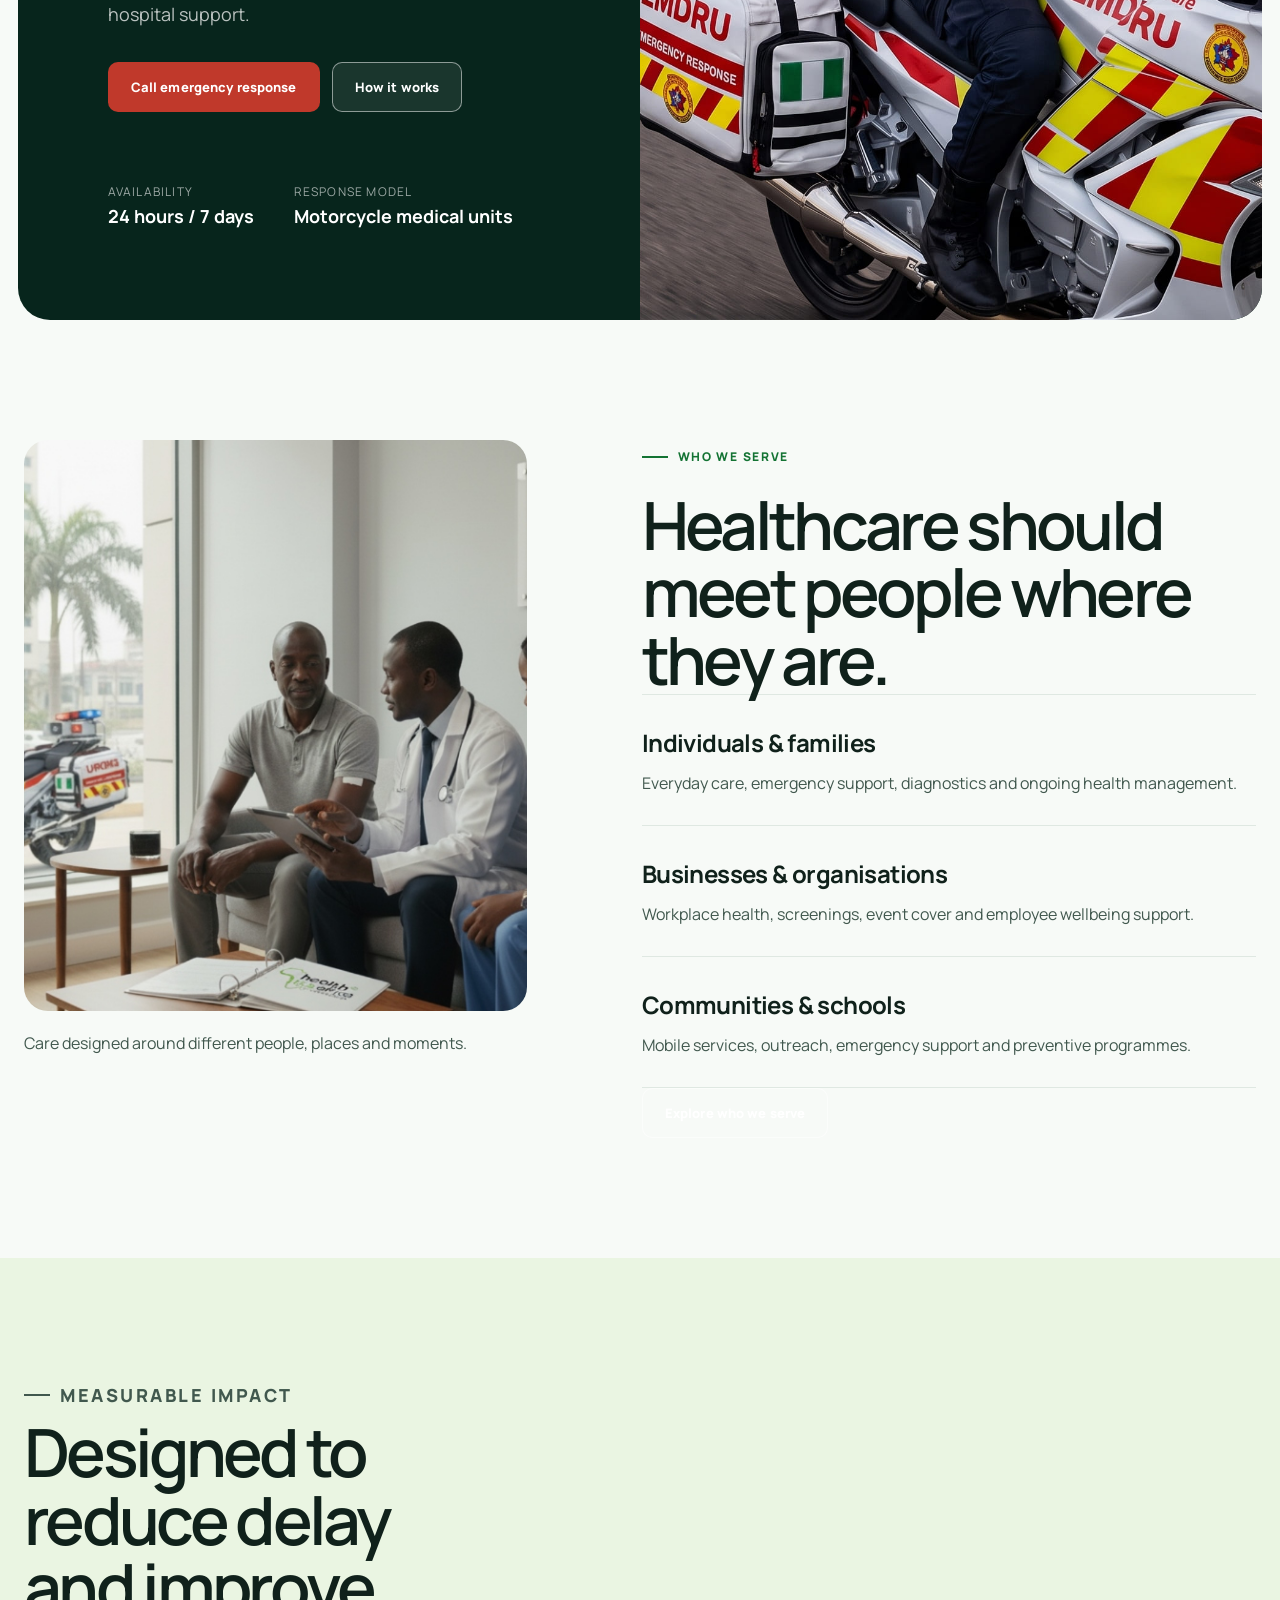
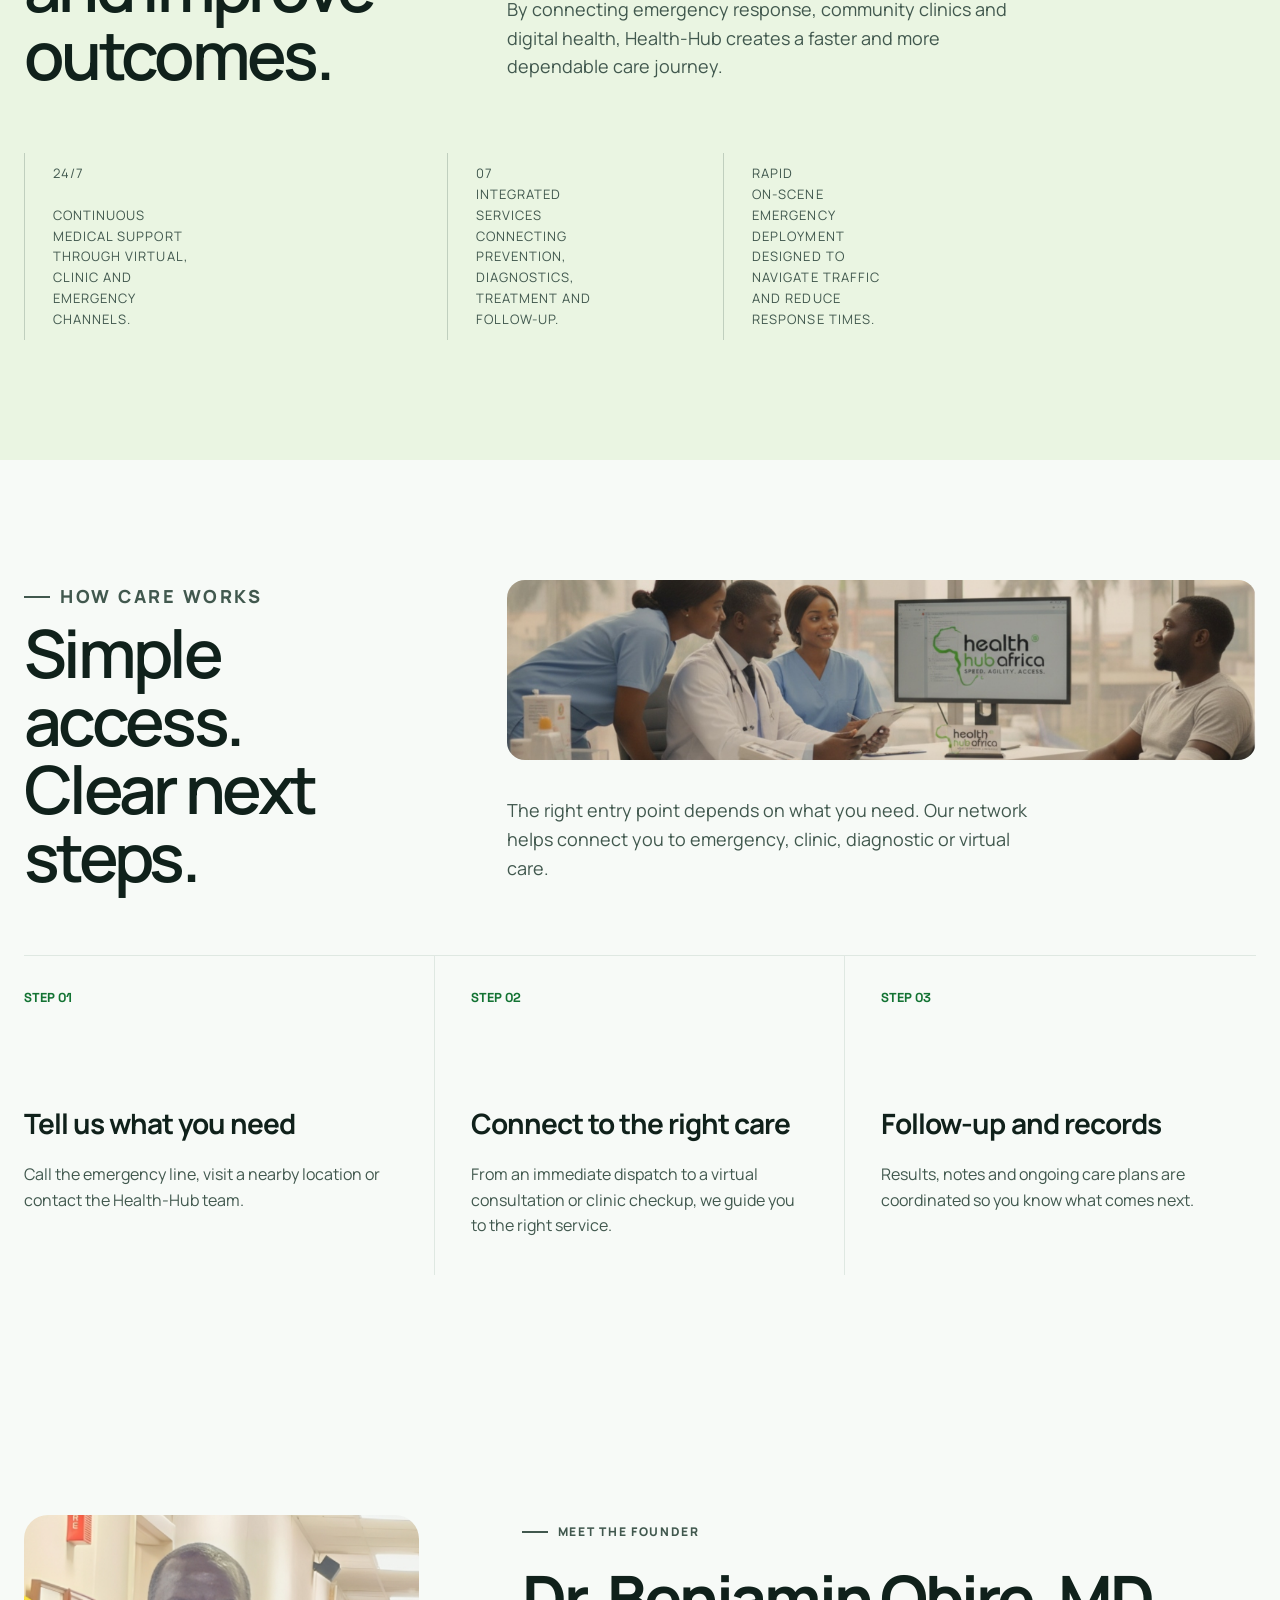
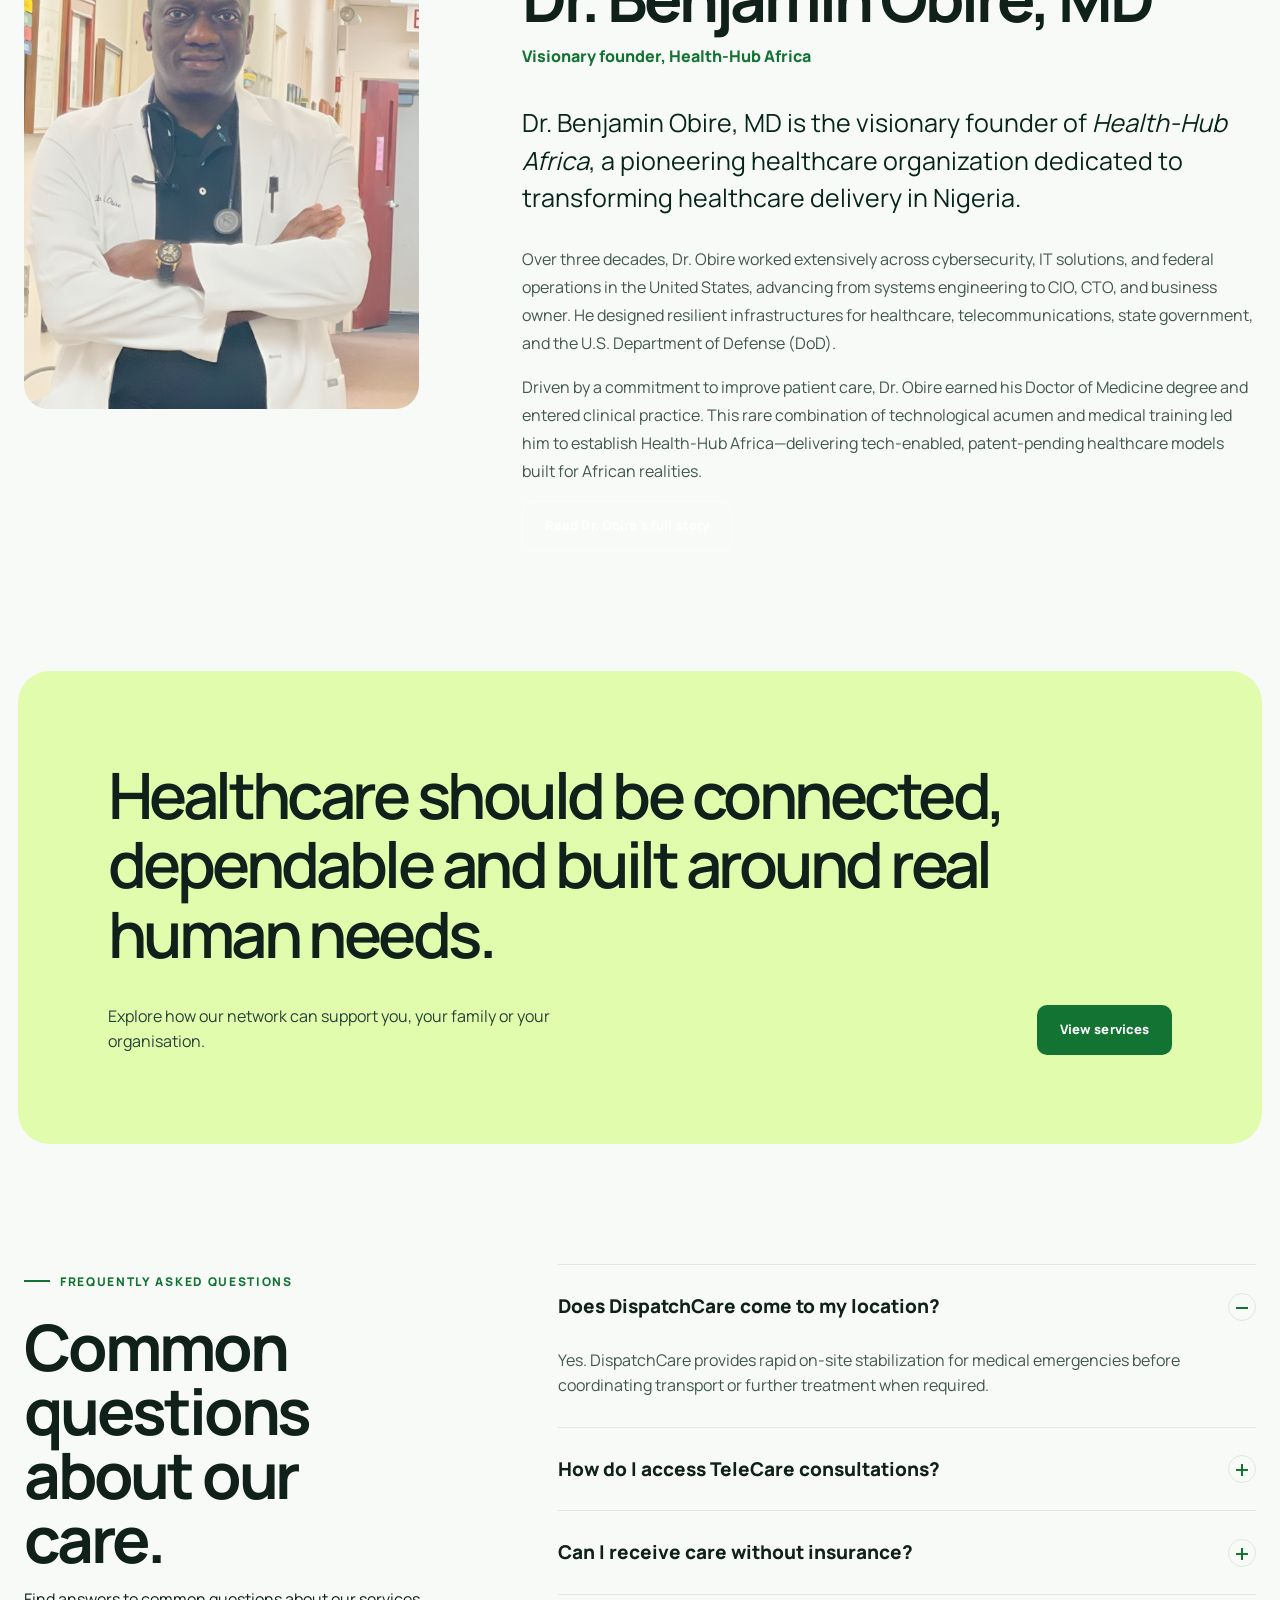
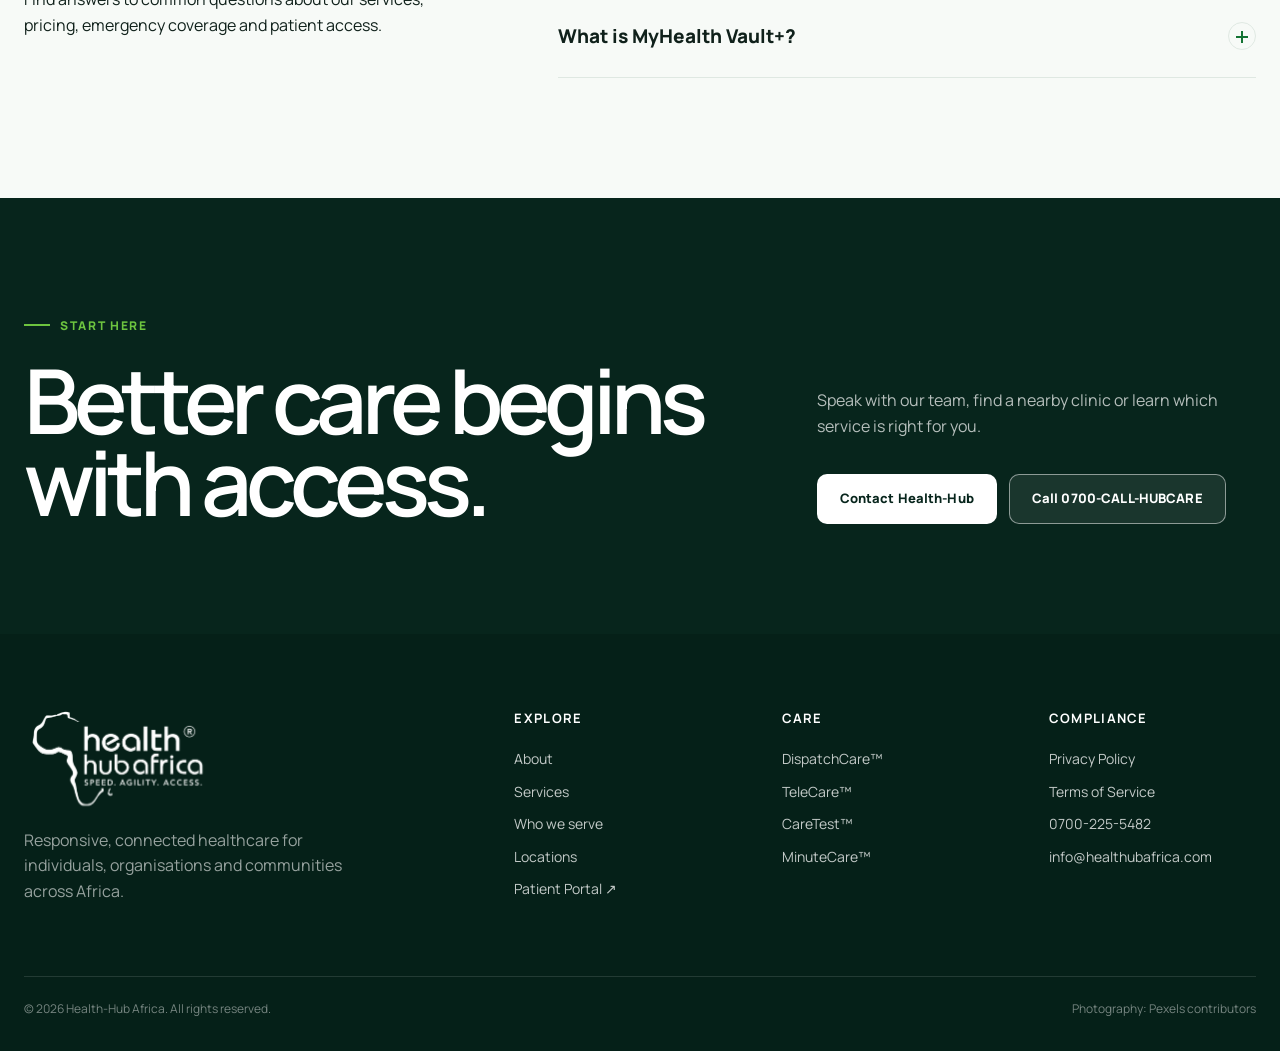
==== commit 85779b56: "Remove emergency bar from homepage and adjust header inset" ====
--- a/index.html
+++ b/index.html
@@ -51,7 +51,6 @@
 </head>
 <body>
   <a class="skip-link" href="#main">Skip to content</a>
-  <div class="emergency-bar"><span class="emergency-dot"></span> Medical emergency? <a href="tel:+2347076886101">Call +234 707 688 6101</a></div>
 
   <header class="site-header home-header">
     <div class="nav-shell">
--- a/styles.css
+++ b/styles.css
@@ -351,7 +351,7 @@
   transform: scale(1.03) translateY(var(--hero-shift, 0px));
 }
 
-.home-header { inset: 34px 0 auto; }
+.home-header { inset: 20px 0 auto; }
 
 .home-header .nav-shell {
   width: min(1140px, calc(100vw - 80px));
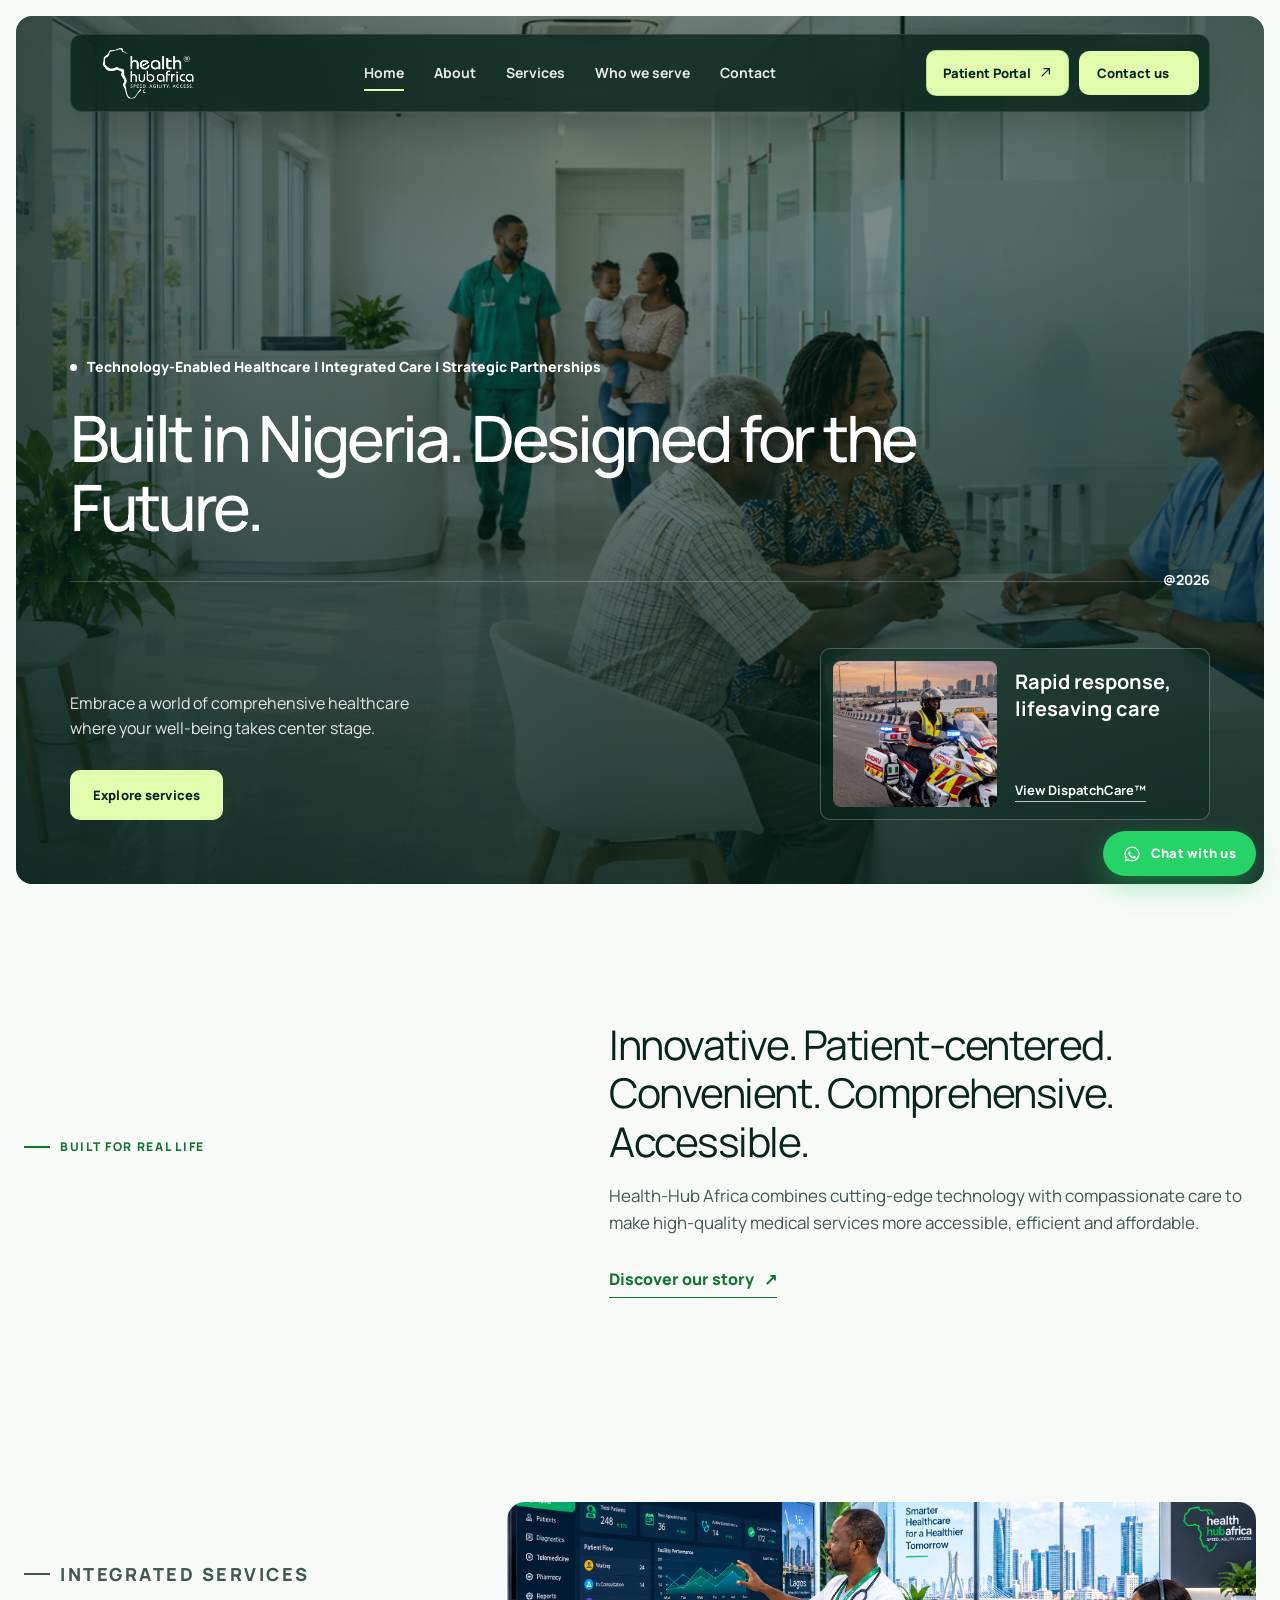
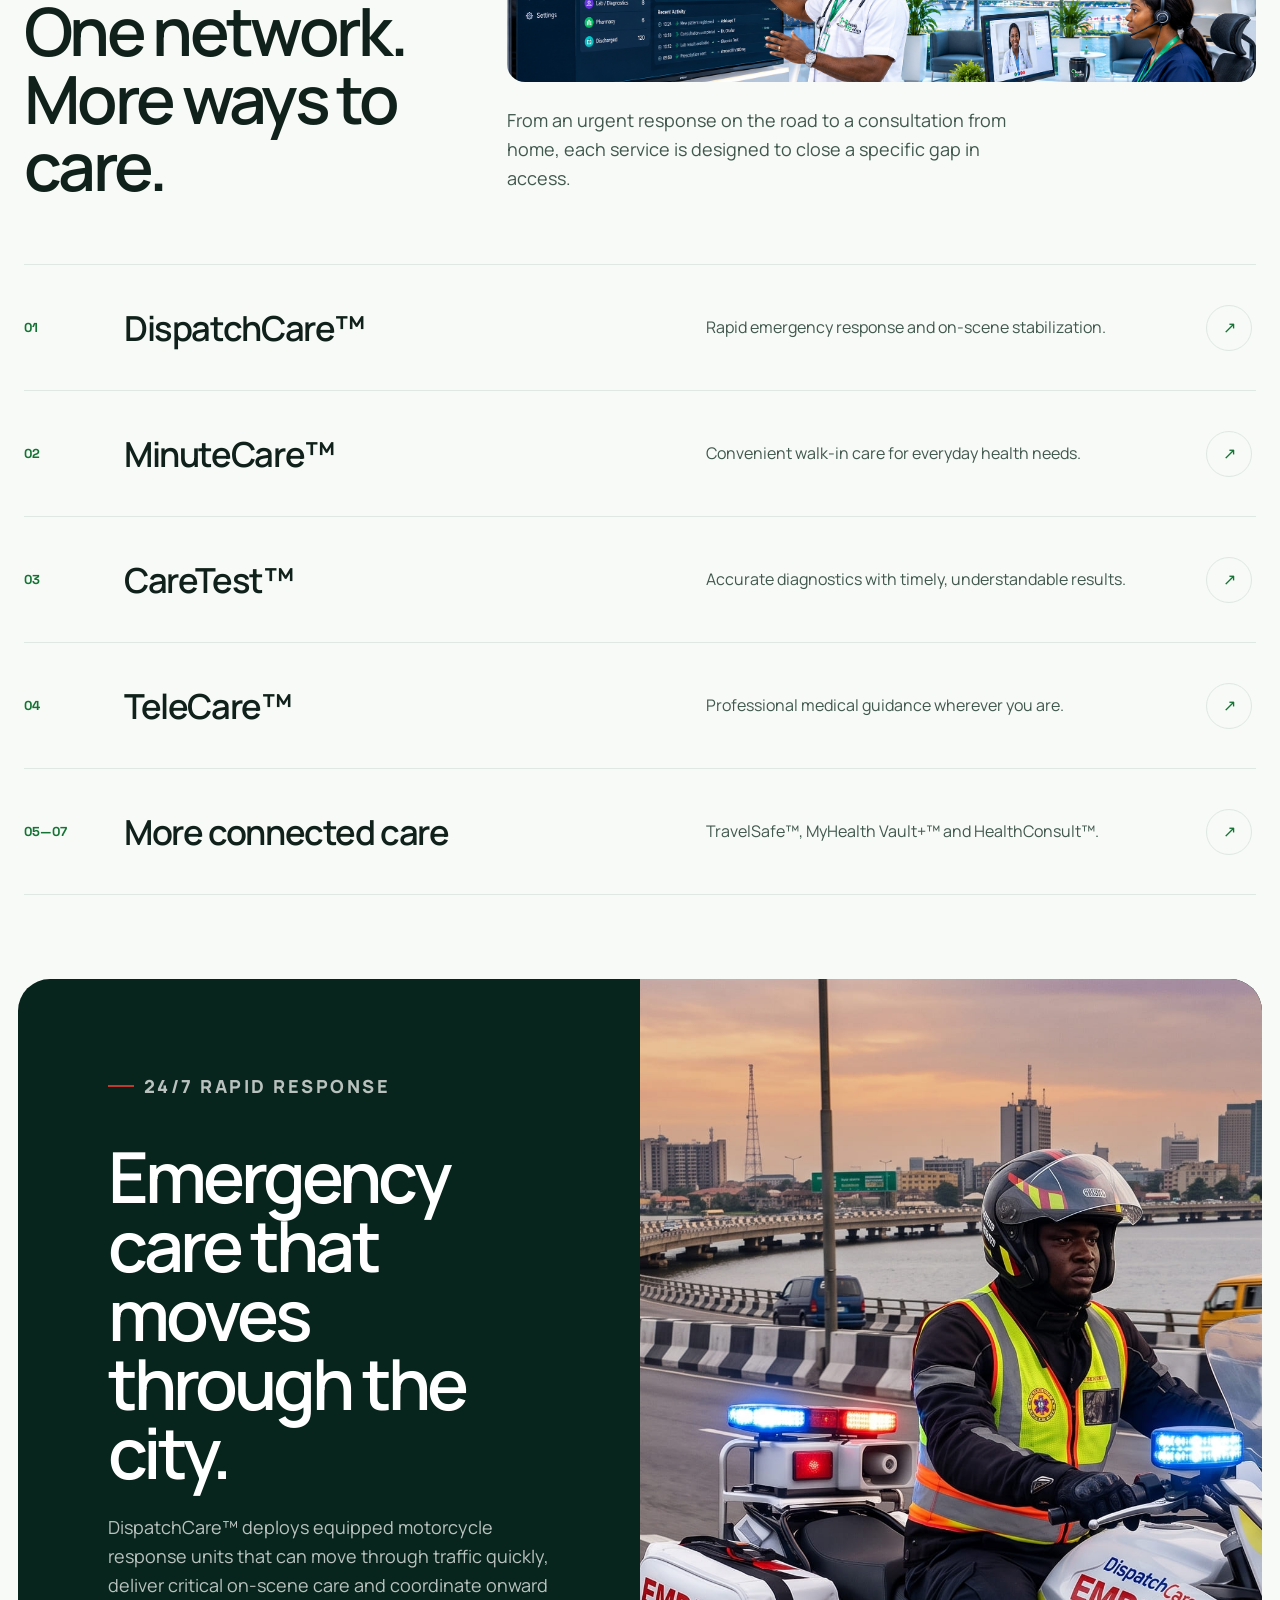
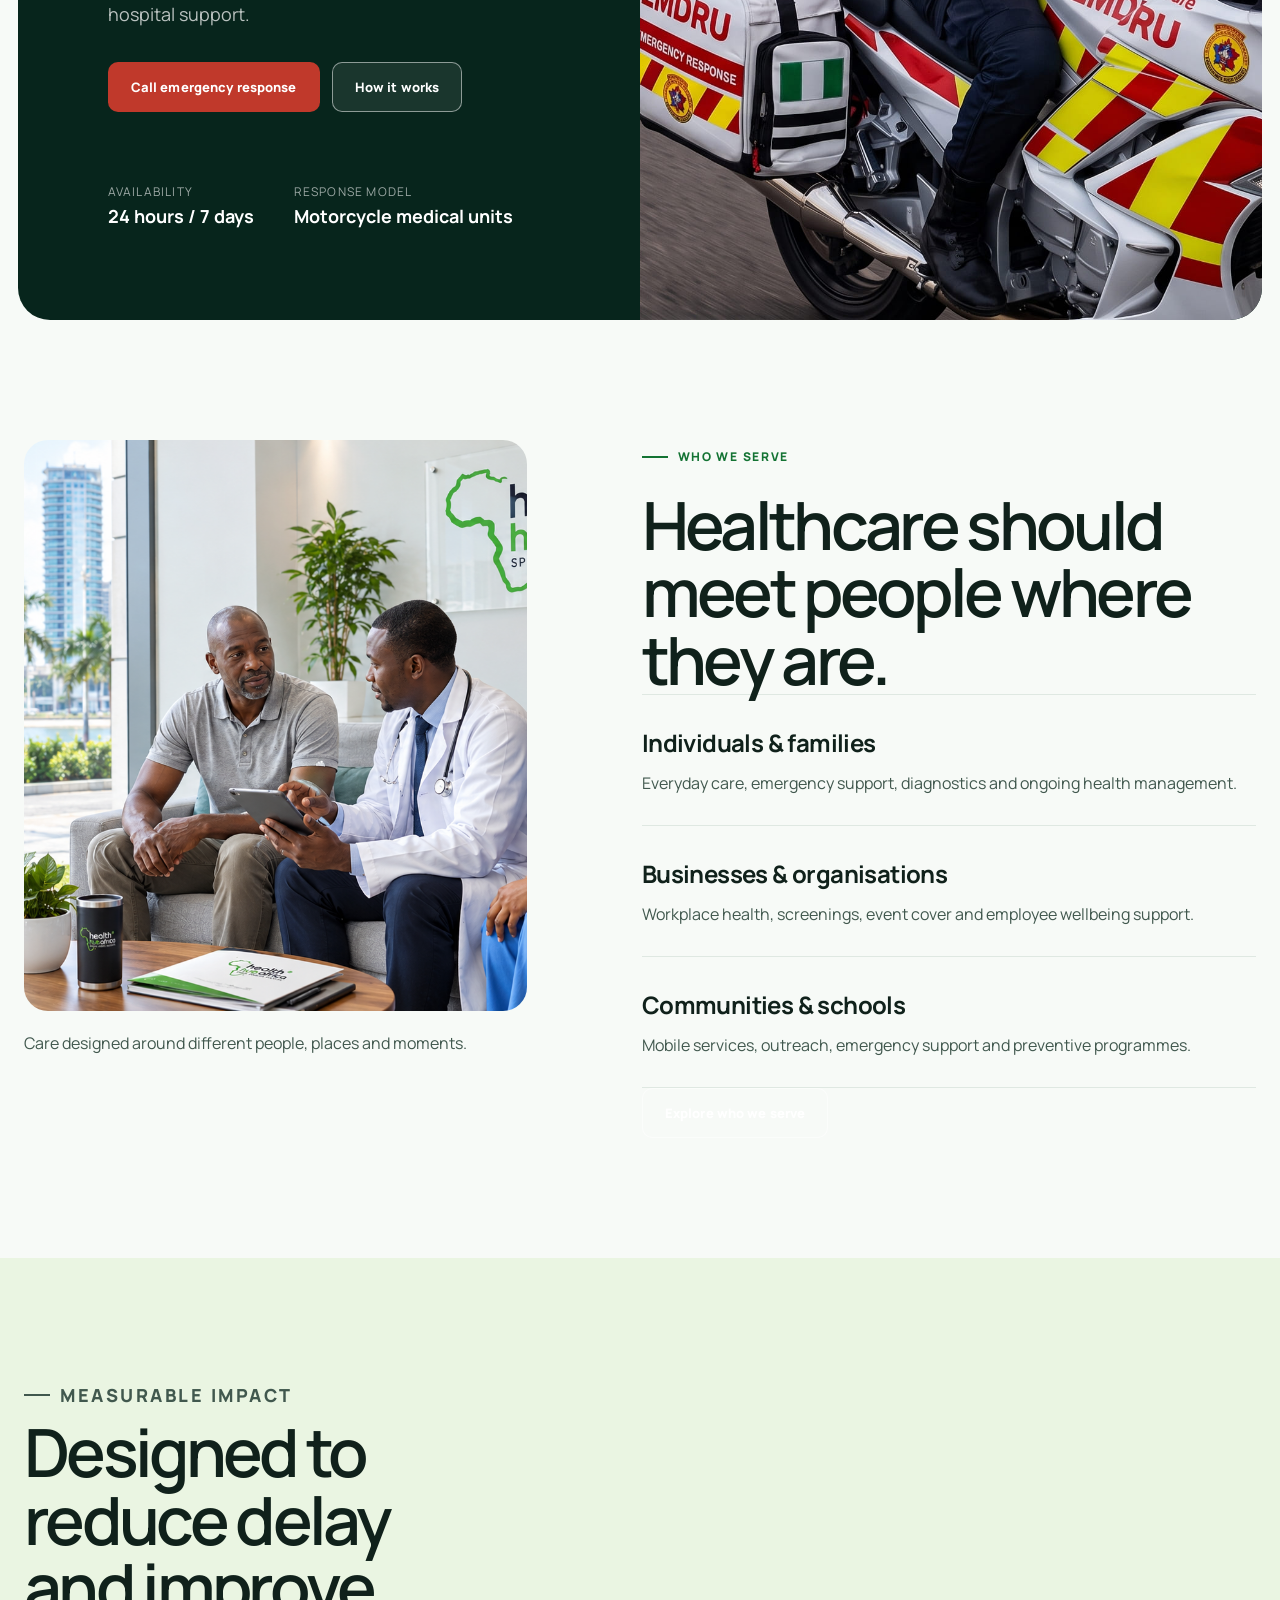
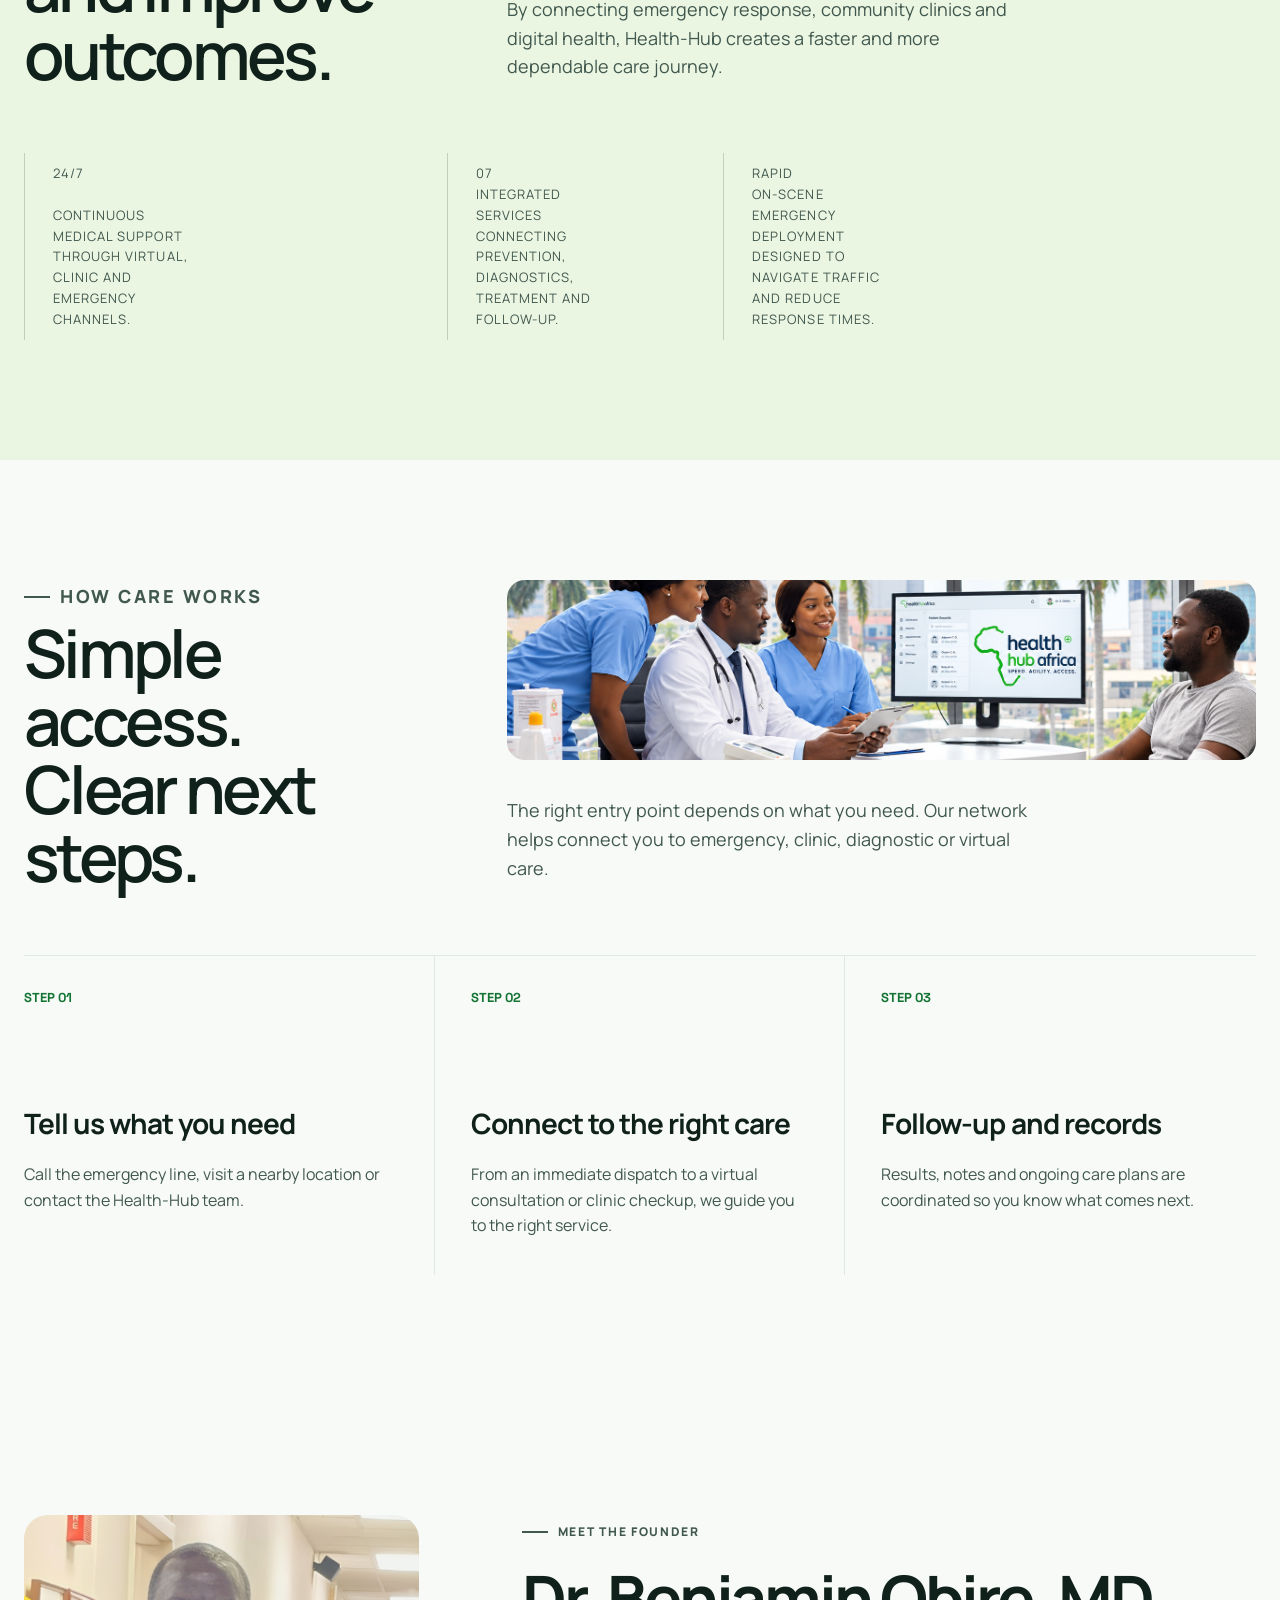
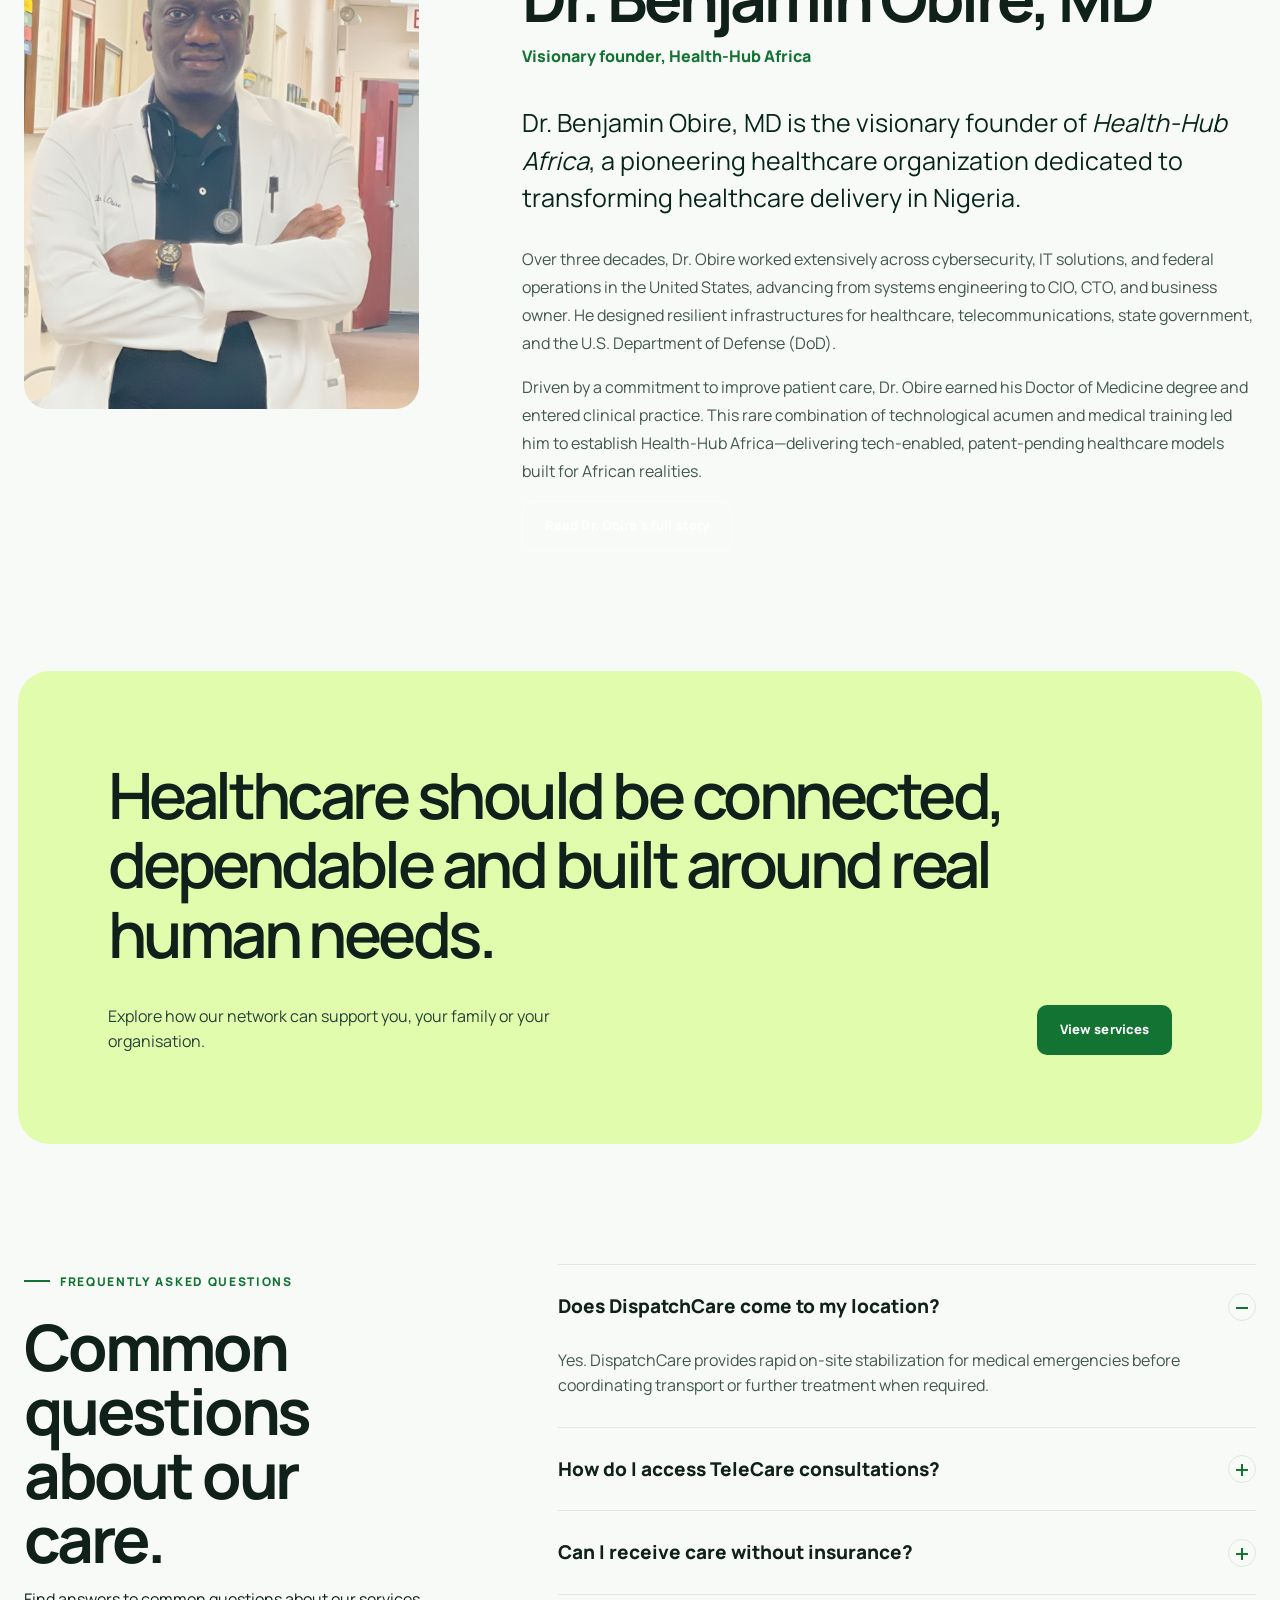
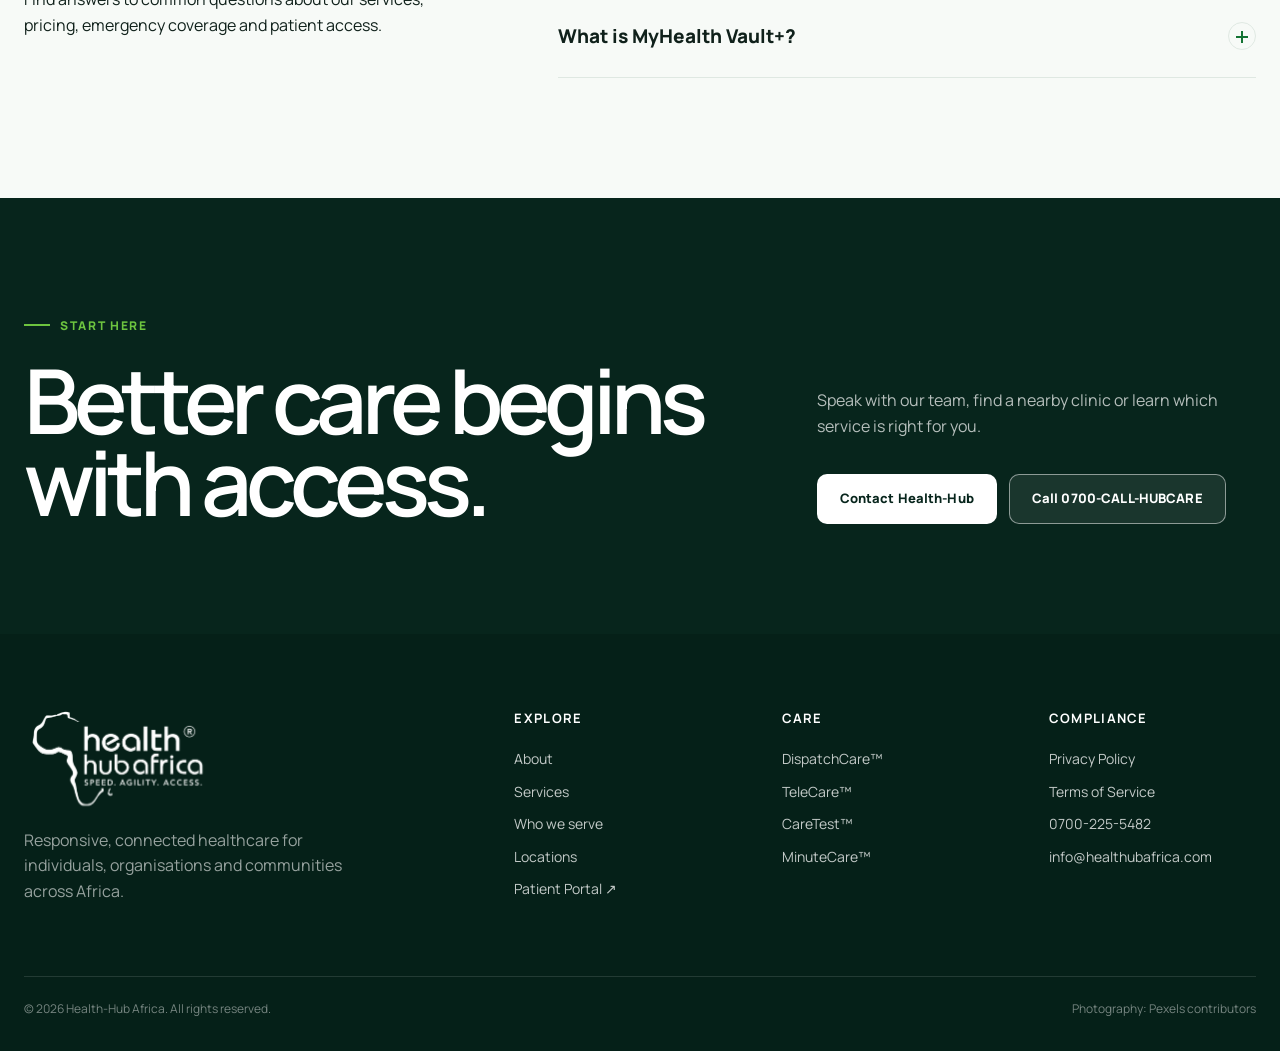
==== commit aff82293: "Update hero section rotating statements, supporting tagline, and high-res image assets" ====
--- a/index.html
+++ b/index.html
@@ -7,6 +7,9 @@
   <meta name="theme-color" content="#07251c">
   <title>Health-Hub Africa | Responsive, Connected Care</title>
   <link rel="icon" href="/assets/favicon.svg" type="image/svg+xml">
+  <link rel="icon" href="/assets/favicon-32x32.png" type="image/png" sizes="32x32">
+  <link rel="icon" href="/assets/favicon.png" type="image/png" sizes="512x512">
+  <link rel="apple-touch-icon" href="/assets/apple-touch-icon.png">
   <link rel="canonical" href="https://healthubafrica.com/">
   <!-- Open Graph -->
   <meta property="og:type" content="website">
@@ -81,8 +84,13 @@
       <img class="hero-image" src="/assets/images/minutecare-reception.png" alt="Health-Hub Africa MinuteCare clinic reception and patient care environment">
       <div class="template-hero-inner">
         <div class="hero-title-block">
-          <p class="eyebrow">Innovative healthcare solutions</p>
-          <h1>Revolutionizing healthcare, saving lives, empowering communities</h1>
+          <p class="eyebrow">Technology-Enabled Healthcare | Integrated Care | Strategic Partnerships</p>
+          <h1 class="hero-rotator" aria-live="polite">
+            <span class="hero-rotate-item active">Built in Nigeria. Designed for the Future.</span>
+            <span class="hero-rotate-item">Advancing Access to Healthcare Through Innovation.</span>
+            <span class="hero-rotate-item">Connected Care. Wherever You Are.</span>
+            <span class="hero-rotate-item">Transforming Emergency Response. Redefining Healthcare.</span>
+          </h1>
         </div>
         <div class="hero-divider"><span>@<span data-year></span></span></div>
         <div class="hero-lower">
@@ -149,7 +157,7 @@
     <section class="section">
       <div class="section-inner audience-layout">
         <div class="audience-image-wrap reveal">
-          <img class="audience-image" src="/assets/images/consultation-emdru.jpg" alt="Health-Hub Africa clinician team consulting with a patient with EMDRU unit on standby">
+          <img class="audience-image" src="/assets/images/consultation-emdru.png" alt="Health-Hub Africa clinician team consulting with a patient with EMDRU unit on standby">
           <p class="audience-note">Care designed around different people, places and moments.</p>
         </div>
         <div class="reveal">
@@ -183,7 +191,7 @@
       <div class="section-inner">
         <div class="section-head process-head reveal">
           <div><p class="eyebrow">How care works</p><h2>Simple access.<br>Clear next steps.</h2></div>
-          <div class="process-intro"><img src="/assets/images/clinical-consultation.jpg" alt="Health-Hub Africa medical team reviewing patient care and records"><p>The right entry point depends on what you need. Our network helps connect you to emergency, clinic, diagnostic or virtual care.</p></div>
+          <div class="process-intro"><img src="/assets/images/clinical-consultation.png" alt="Health-Hub Africa medical team reviewing patient care and records"><p>The right entry point depends on what you need. Our network helps connect you to emergency, clinic, diagnostic or virtual care.</p></div>
         </div>
         <div class="process-grid reveal">
           <div class="process-step"><span class="step-no">STEP 01</span><h3>Tell us what you need</h3><p>Call the emergency line, visit a nearby location or contact the Health-Hub team.</p></div>
--- a/styles.css
+++ b/styles.css
@@ -393,6 +393,34 @@
   line-height: 1.08;
   letter-spacing: -.052em;
   font-weight: 500;
+}
+
+.hero-rotator {
+  display: grid;
+  grid-template-columns: 1fr;
+  align-items: start;
+}
+
+.hero-rotate-item {
+  grid-area: 1 / 1;
+  opacity: 0;
+  visibility: hidden;
+  transform: translateY(8px);
+  transition: opacity 0.7s cubic-bezier(0.16, 1, 0.3, 1), transform 0.7s cubic-bezier(0.16, 1, 0.3, 1), visibility 0.7s ease;
+  will-change: opacity, transform;
+}
+
+.hero-rotate-item.active {
+  opacity: 1;
+  visibility: visible;
+  transform: translateY(0);
+}
+
+@media (prefers-reduced-motion: reduce) {
+  .hero-rotate-item {
+    transition: opacity 0.5s ease;
+    transform: none !important;
+  }
 }
 
 .hero-divider {
